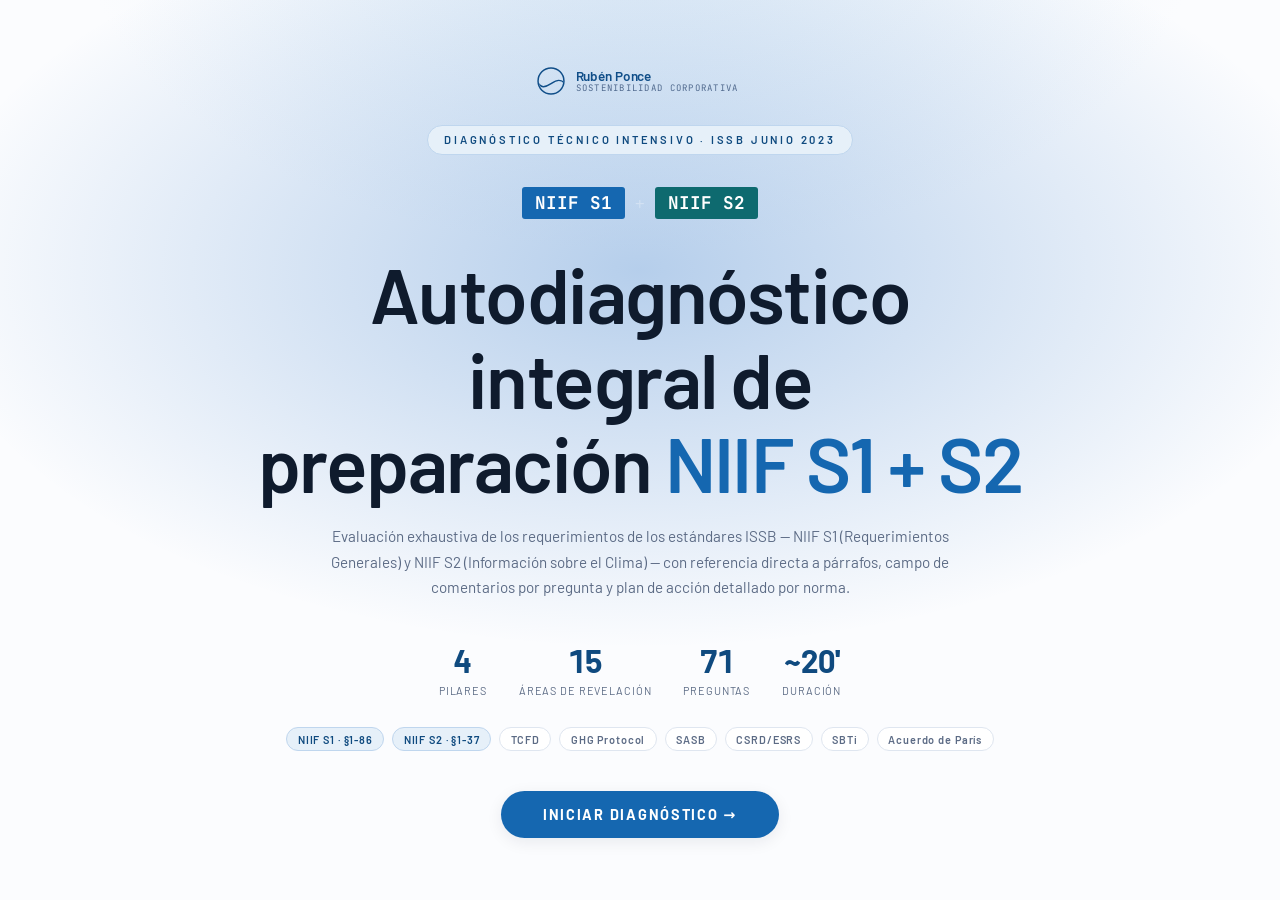
==== archivo/diagnostico-s1-s2/index.html @ 4b3156b3 "Sitio único: landing, herramientas y curso en un solo repositorio - Landing en marca v1.1 con índice" ====
<!DOCTYPE html>
<html lang="es">
<head>
<meta charset="UTF-8">
<meta name="viewport" content="width=device-width, initial-scale=1.0">
<meta name="robots" content="noindex, nofollow">
<title>Diagnóstico IFRS S1 + S2 · Rubén Ponce</title>
<link rel="icon" type="image/png" href="[data-uri]">
<link rel="apple-touch-icon" href="[data-uri]">
<meta name="theme-color" content="#1567B0">
<meta name="description" content="Autodiagnóstico de madurez frente a IFRS S1 y S2: nivel por pilar, brechas y plan de acción, con la cita exacta de cada requisito.">
<meta property="og:site_name" content="Rubén Ponce">
<meta property="og:type" content="website">
<meta property="og:title" content="Diagnóstico IFRS S1 + S2 · Rubén Ponce">
<meta property="og:description" content="Evalúa tu preparación frente a IFRS S1 y S2 y recibe un plan de acción por pilar.">
<meta name="twitter:card" content="summary">
<link href="https://fonts.googleapis.com/css2?family=Barlow:wght@300;400;500;600&family=JetBrains+Mono:wght@400;500&display=swap" rel="stylesheet">
<style>
:root{
  --navy:#0F1B2D;--blue:#1567B0;--mid:#256FB4;--sky:#6FB2E8;
  --cream:#F1F4FA;--sand:#DFE6F0;--white:#FBFCFE;--text:#0F1B2D;--text-light:#5C6B85;
  --p1:#1567B0;--p2:#0E6A6F;--p3:#5B4B8B;--p4:#7A5C2E;
  --p1-bg:#E6F0F9;--p2-bg:#E1F0EE;--p3-bg:#EDE9F4;--p4-bg:#F5EDE0;
  --s1:#1567B0;--s2:#0E6A6F;
  --lv0:#5C6B85;--lv0-bg:#F1F4FA;
  --lv1:#256FB4;--lv1-bg:#E6F0F9;
  --lv2:#1567B0;--lv2-bg:#DCE9F6;
  --lv3:#0F4A7F;--lv3-bg:#CFE0F2;
  --lv4:#0B3A64;--lv4-bg:#BFD6EE;
}
*{margin:0;padding:0;box-sizing:border-box;}
body{font-family:'Barlow','Segoe UI',system-ui,sans-serif;background:var(--navy);color:var(--text);min-height:100vh;}

/* ── INTRO ── */
#screen-intro{display:flex;flex-direction:column;align-items:center;justify-content:center;min-height:100vh;background:var(--navy);position:relative;overflow:hidden;padding:2rem;}
#screen-intro::before{content:'';position:absolute;inset:0;background:radial-gradient(ellipse 80% 60% at 50% 30%,rgba(21,101,192,.3) 0%,transparent 70%);pointer-events:none;}
.intro-badge{font-size:.7rem;font-weight:600;letter-spacing:.25em;text-transform:uppercase;color:var(--sky);border:1px solid rgba(79,195,247,.4);padding:.4rem 1rem;border-radius:2px;margin-bottom:2rem;opacity:0;animation:fadeUp .6s ease .2s forwards;}
.intro-logo{display:flex;gap:10px;align-items:center;margin-bottom:2rem;opacity:0;animation:fadeUp .6s ease .4s forwards;}
.norm-badge{padding:.3rem .8rem;border-radius:3px;font-family:'JetBrains Mono',monospace;font-weight:700;font-size:1.1rem;}
.norm-s1{background:var(--s1);color:white;}.norm-s2{background:var(--s2);color:white;}
.norm-sep{color:rgba(255,255,255,.3);font-size:1.2rem;}
.intro-title{font-family:'Barlow','Segoe UI',system-ui,sans-serif;font-size:clamp(2.4rem,6.4vw,4.8rem);font-weight:600;letter-spacing:-.02em;color:var(--white);text-align:center;line-height:1.1;max-width:800px;margin-bottom:1.2rem;opacity:0;animation:fadeUp .6s ease .6s forwards;}
.intro-title em{font-style:normal;color:var(--sky);}
.intro-desc{font-size:.95rem;font-weight:300;color:rgba(250,251,255,.65);text-align:center;max-width:640px;line-height:1.7;margin-bottom:2.5rem;opacity:0;animation:fadeUp .6s ease .8s forwards;}
.intro-stats{display:flex;gap:2rem;margin-bottom:1.8rem;flex-wrap:wrap;justify-content:center;opacity:0;animation:fadeUp .6s ease 1s forwards;}
.stat{text-align:center;}
.stat-n{font-family:'Barlow','Segoe UI',system-ui,sans-serif;font-size:2rem;font-weight:700;color:var(--sky);display:block;}
.stat-label{font-size:.68rem;font-weight:400;letter-spacing:.08em;color:rgba(250,251,255,.45);text-transform:uppercase;}
.intro-frameworks{display:flex;gap:.5rem;flex-wrap:wrap;justify-content:center;margin-bottom:2.5rem;opacity:0;animation:fadeUp .6s ease 1.1s forwards;}
.fw-tag{font-size:.68rem;font-weight:600;letter-spacing:.08em;padding:.28rem .65rem;border-radius:2px;border:1px solid;color:rgba(250,251,255,.7);}
.fw-s1{background:rgba(21,101,192,.2);border-color:rgba(21,101,192,.4);}
.fw-s2{background:rgba(0,121,107,.2);border-color:rgba(0,121,107,.4);}
.fw-other{background:rgba(255,255,255,.06);border-color:rgba(255,255,255,.15);}
.btn-start{background:var(--sky);color:var(--navy);border:none;padding:1rem 3rem;font-family:'Barlow','Segoe UI',system-ui,sans-serif;font-size:.9rem;font-weight:700;letter-spacing:.12em;text-transform:uppercase;cursor:pointer;border-radius:3px;transition:all .2s ease;opacity:0;animation:fadeUp .6s ease 1.2s forwards;}
.btn-start:hover{background:#6FB2E8;transform:translateY(-2px);box-shadow:0 8px 24px rgba(79,195,247,.4);}

/* ── REGISTRO ── */
#screen-register{display:none;min-height:100vh;background:var(--navy);align-items:center;justify-content:center;padding:2rem;position:relative;}
#screen-register::before{content:'';position:absolute;inset:0;background:radial-gradient(ellipse 80% 60% at 50% 50%,rgba(21,101,192,.2) 0%,transparent 70%);pointer-events:none;}
.register-card{background:var(--white);border-radius:12px;padding:3rem;width:100%;max-width:540px;position:relative;z-index:1;box-shadow:0 24px 80px rgba(0,0,0,.45);}
.register-header{text-align:center;margin-bottom:2rem;}
.reg-logos{display:flex;gap:8px;justify-content:center;margin-bottom:1rem;}
.reg-badge{padding:.2rem .6rem;border-radius:2px;font-family:'JetBrains Mono',monospace;font-weight:700;font-size:.8rem;}
.reg-s1{background:var(--s1);color:white;}.reg-s2{background:var(--s2);color:white;}
.register-header h2{font-family:'Barlow','Segoe UI',system-ui,sans-serif;font-size:1.8rem;font-weight:700;color:var(--text);margin-bottom:.5rem;}
.register-header p{font-size:.85rem;color:var(--text-light);line-height:1.5;}
.form-row{display:grid;grid-template-columns:1fr 1fr;gap:1rem;}
.form-group{margin-bottom:1.1rem;}
.form-group label{display:block;font-size:.73rem;font-weight:600;letter-spacing:.07em;text-transform:uppercase;color:var(--text-light);margin-bottom:.35rem;}
.form-group input,.form-group select,.form-group textarea{width:100%;padding:.75rem .9rem;border:1.5px solid var(--sand);border-radius:4px;font-family:'Barlow','Segoe UI',system-ui,sans-serif;font-size:.88rem;color:var(--text);background:var(--cream);transition:border-color .15s;outline:none;appearance:none;-webkit-appearance:none;resize:vertical;}
.form-group input:focus,.form-group select:focus,.form-group textarea:focus{border-color:var(--blue);background:var(--white);}
.form-group input::placeholder,.form-group textarea::placeholder{color:rgba(74,85,104,.4);}
.register-privacy{display:flex;align-items:flex-start;gap:.6rem;margin:1.2rem 0;font-size:.77rem;color:var(--text-light);line-height:1.5;}
.register-privacy input[type=checkbox]{width:16px;height:16px;flex-shrink:0;margin-top:2px;accent-color:var(--blue);cursor:pointer;}
.btn-register{width:100%;background:var(--blue);color:white;border:none;padding:.95rem;border-radius:4px;font-family:'Barlow','Segoe UI',system-ui,sans-serif;font-size:.88rem;font-weight:600;letter-spacing:.08em;text-transform:uppercase;cursor:pointer;transition:all .2s;}
.btn-register:hover{background:var(--mid);transform:translateY(-1px);}
.btn-register:disabled{background:var(--sand);color:var(--text-light);cursor:not-allowed;transform:none;}
.reg-msg{display:none;border-radius:4px;padding:.7rem 1rem;font-size:.82rem;margin-top:.8rem;text-align:center;}
.reg-error{background:#F1F4FA;border:1px solid #FBE9E7;color:#5C6B85;}
.reg-ok{background:#E6F0F9;border:1px solid var(--blue);color:var(--blue);}
.sending-overlay{display:none;position:fixed;inset:0;background:rgba(10,37,64,.92);z-index:999;align-items:center;justify-content:center;flex-direction:column;gap:1rem;}
.sending-overlay.active{display:flex;}
.spinner{width:40px;height:40px;border:3px solid rgba(79,195,247,.3);border-top-color:var(--sky);border-radius:50%;animation:spin .8s linear infinite;}
.sending-text{color:var(--white);font-size:.9rem;text-align:center;max-width:280px;}

/* ── QUIZ ── */
#screen-quiz{display:none;background:var(--cream);min-height:100vh;}
.quiz-header{background:var(--navy);padding:.9rem 1.5rem;display:flex;align-items:center;justify-content:space-between;position:sticky;top:0;z-index:100;gap:1rem;}
.header-brand{display:flex;align-items:center;gap:8px;color:var(--white);font-family:'Barlow','Segoe UI',system-ui,sans-serif;font-size:1rem;font-weight:600;flex-shrink:0;}
.header-badges{display:flex;gap:3px;}
.hbadge{font-family:'JetBrains Mono',monospace;font-size:.55rem;font-weight:700;padding:.15rem .35rem;border-radius:2px;}
.hb-s1{background:var(--s1);color:white;}.hb-s2{background:var(--s2);color:white;}
.progress-wrap{flex:1;max-width:380px;}
.progress-label{display:flex;justify-content:space-between;font-size:.68rem;color:rgba(250,251,255,.55);margin-bottom:5px;}
.progress-bar{height:4px;background:rgba(255,255,255,.1);border-radius:2px;overflow:hidden;}
.progress-fill{height:100%;background:var(--sky);border-radius:2px;transition:width .4s ease;width:0%;}
.header-counter{font-size:.72rem;color:rgba(250,251,255,.5);white-space:nowrap;}
.pillar-nav{background:var(--white);border-bottom:1px solid var(--sand);padding:0 1.5rem;display:flex;overflow-x:auto;}
.pillar-tab{padding:.9rem 1.2rem;font-size:.72rem;font-weight:600;letter-spacing:.06em;text-transform:uppercase;color:var(--text-light);cursor:pointer;border-bottom:2px solid transparent;white-space:nowrap;transition:all .2s;display:flex;align-items:center;gap:.4rem;}
.pillar-tab:hover{color:var(--blue);}
.pillar-tab.active{color:var(--blue);border-bottom-color:var(--blue);}
.tab-done{width:14px;height:14px;background:var(--blue);border-radius:50%;display:none;align-items:center;justify-content:center;font-size:.55rem;color:white;flex-shrink:0;}
.pillar-tab.done .tab-done{display:flex;}
.quiz-content{max-width:900px;margin:0 auto;padding:2rem 1.5rem 6rem;}
.pillar-section{display:none;}.pillar-section.active{display:block;}
.pillar-header{display:flex;align-items:flex-start;gap:1.2rem;margin-bottom:2rem;padding:1.75rem;border-radius:8px;}
.pillar-header.p1{background:var(--p1-bg);}.pillar-header.p2{background:var(--p2-bg);}
.pillar-header.p3{background:var(--p3-bg);}.pillar-header.p4{background:var(--p4-bg);}
.pillar-icon{font-size:2.2rem;flex-shrink:0;line-height:1;}
.pillar-info h2{font-family:'Barlow','Segoe UI',system-ui,sans-serif;font-size:1.6rem;font-weight:700;margin-bottom:.3rem;}
.pillar-header.p1 .pillar-info h2{color:var(--p1);}
.pillar-header.p2 .pillar-info h2{color:var(--p2);}
.pillar-header.p3 .pillar-info h2{color:var(--p3);}
.pillar-header.p4 .pillar-info h2{color:var(--p4);}
.pillar-info p{font-size:.84rem;color:var(--text-light);line-height:1.6;margin-bottom:.6rem;}
.pillar-meta{display:flex;gap:.4rem;flex-wrap:wrap;}
.pillar-tag{font-size:.63rem;font-weight:600;letter-spacing:.05em;padding:.2rem .55rem;border-radius:2px;background:rgba(255,255,255,.7);}
.norm-ref-tag{font-size:.63rem;font-weight:700;padding:.18rem .5rem;border-radius:2px;}
.nr-s1{background:rgba(21,101,192,.15);color:var(--s1);}
.nr-s2{background:rgba(0,121,107,.15);color:var(--s2);}
.nr-both{background:rgba(106,27,154,.12);color:var(--p3);}

/* ── ÁREA DE REVELACIÓN (antes "divulgación recomendada") ── */
.revelation-area{background:var(--white);border-radius:8px;margin-bottom:1.25rem;overflow:hidden;border:1px solid var(--sand);}
.revelation-label{padding:1rem 1.25rem;display:flex;align-items:flex-start;gap:.9rem;border-bottom:1px solid var(--sand);background:rgba(245,247,251,.6);}
.disc-badge{min-width:32px;height:32px;border-radius:50%;display:flex;align-items:center;justify-content:center;font-size:.72rem;font-weight:700;flex-shrink:0;color:white;margin-top:2px;}
.disc-info{flex:1;}
.area-label-chip{font-size:.6rem;font-weight:700;letter-spacing:.1em;text-transform:uppercase;padding:.15rem .5rem;border-radius:2px;background:rgba(10,37,64,.08);color:var(--text-light);margin-bottom:.3rem;display:inline-block;}
.disc-title{font-size:.86rem;font-weight:600;color:var(--text);line-height:1.4;margin-bottom:.2rem;}
.disc-ref{font-size:.7rem;color:var(--text-light);}

.question-block{padding:1.25rem 1.25rem 0 1.5rem;border-bottom:1px solid var(--sand);}
.question-block:last-child{border-bottom:none;}
.q-header{display:flex;gap:.75rem;align-items:flex-start;margin-bottom:.9rem;}
.q-code-block{display:flex;flex-direction:column;align-items:center;gap:4px;flex-shrink:0;}
.q-code{font-family:'JetBrains Mono',monospace;font-size:.62rem;font-weight:600;padding:.25rem .5rem;border-radius:4px;border:1px solid;white-space:nowrap;}
.code-p1{background:var(--p1-bg);color:var(--p1);border-color:rgba(21,101,192,.25);}
.code-p2{background:var(--p2-bg);color:var(--p2);border-color:rgba(0,121,107,.25);}
.code-p3{background:var(--p3-bg);color:var(--p3);border-color:rgba(106,27,154,.25);}
.code-p4{background:var(--p4-bg);color:var(--p4);border-color:rgba(198,40,40,.25);}
.q-seq{font-size:.58rem;color:var(--text-light);font-family:'JetBrains Mono',monospace;}
.q-body{flex:1;}
.question-text{font-size:.88rem;color:var(--text);line-height:1.6;margin-bottom:.3rem;}
.q-ref{font-size:.67rem;color:var(--text-light);font-style:italic;display:flex;align-items:center;gap:.3rem;flex-wrap:wrap;}
.q-ref-tag{background:var(--sand);padding:.08rem .4rem;border-radius:2px;font-style:normal;font-weight:600;font-size:.6rem;letter-spacing:.04em;color:#33415C;}
.options{display:flex;gap:.6rem;flex-wrap:wrap;padding-left:56px;margin-bottom:.7rem;}
.option-btn{padding:.5rem .95rem;border-radius:4px;border:1.5px solid var(--sand);background:var(--cream);font-family:'Barlow','Segoe UI',system-ui,sans-serif;font-size:.78rem;font-weight:500;cursor:pointer;transition:all .15s;color:var(--text-light);}
.option-btn:hover{border-color:var(--blue);color:var(--blue);background:#E6F0F9;}
.option-btn.selected.opt-0{border-color:#B3261E;background:#F1F4FA;color:#5C6B85;}
.option-btn.selected.opt-1{border-color:#7A5C2E;background:#E6F0F9;color:#256FB4;}
.option-btn.selected.opt-2{border-color:#A15C00;background:#DCE9F6;color:#1567B0;}
.option-btn.selected.opt-3{border-color:#146B41;background:#E4F3EB;color:#0F4A7F;}

/* ── CAMPO DE COMENTARIOS ── */
.comment-wrap{padding:0 1.25rem 1rem 58px;}
.comment-toggle{background:none;border:none;font-family:'Barlow','Segoe UI',system-ui,sans-serif;font-size:.72rem;color:var(--text-light);cursor:pointer;padding:.2rem 0;display:flex;align-items:center;gap:.3rem;opacity:.7;transition:opacity .15s;}
.comment-toggle:hover{opacity:1;color:var(--blue);}
.comment-toggle.has-text{color:var(--blue);opacity:1;}
.comment-box{display:none;margin-top:.4rem;}
.comment-box.open{display:block;}
.comment-box textarea{width:100%;padding:.6rem .8rem;border:1.5px solid var(--sand);border-radius:4px;font-family:'Barlow','Segoe UI',system-ui,sans-serif;font-size:.8rem;color:var(--text);background:var(--cream);resize:vertical;min-height:56px;outline:none;transition:border-color .15s;line-height:1.5;}
.comment-box textarea:focus{border-color:var(--blue);background:var(--white);}
.comment-box textarea::placeholder{color:rgba(74,85,104,.35);font-style:italic;}
.comment-char{font-size:.65rem;color:var(--text-light);margin-top:.2rem;text-align:right;}

.quiz-nav{position:fixed;bottom:0;left:0;right:0;background:var(--white);border-top:1px solid var(--sand);padding:.85rem 1.5rem;display:flex;justify-content:space-between;align-items:center;z-index:50;}
.btn-nav{padding:.7rem 1.75rem;border-radius:4px;font-family:'Barlow','Segoe UI',system-ui,sans-serif;font-size:.82rem;font-weight:600;cursor:pointer;transition:all .2s;letter-spacing:.05em;}
.btn-prev{background:transparent;border:1.5px solid var(--sand);color:var(--text-light);}
.btn-prev:hover{border-color:#5C6B85;color:#5C6B85;}
.btn-next{background:var(--blue);border:none;color:white;}
.btn-next:hover{background:var(--mid);transform:translateY(-1px);}
.btn-next:disabled{background:var(--sand);color:var(--text-light);cursor:not-allowed;transform:none;}
.nav-hint{font-size:.75rem;color:var(--text-light);text-align:center;}

/* ── RESULTADOS ── */
#screen-results{display:none;background:var(--cream);min-height:100vh;}
.results-hero{background:var(--navy);padding:3.5rem 2rem 2.5rem;text-align:center;position:relative;overflow:hidden;}
.results-hero::before{content:'';position:absolute;inset:0;background:radial-gradient(ellipse at 50% 100%,rgba(21,101,192,.35) 0%,transparent 60%);}
.results-hero-content{position:relative;z-index:1;}
.user-chip{display:inline-flex;align-items:center;gap:.5rem;background:rgba(79,195,247,.12);border:1px solid rgba(79,195,247,.25);border-radius:20px;padding:.3rem .9rem;margin-bottom:1.2rem;font-size:.78rem;color:rgba(250,251,255,.75);}
.user-chip strong{color:var(--sky);}
.results-badge{display:inline-block;font-size:.68rem;font-weight:600;letter-spacing:.2em;text-transform:uppercase;color:var(--sky);border:1px solid rgba(79,195,247,.3);padding:.3rem .85rem;border-radius:2px;margin-bottom:1.2rem;}
.results-title{font-family:'Barlow','Segoe UI',system-ui,sans-serif;font-size:clamp(1.8rem,4.5vw,3.2rem);font-weight:600;color:var(--white);margin-bottom:.6rem;}
.results-level{font-size:1rem;font-weight:300;color:var(--sky);margin-bottom:.8rem;}
.results-score-big{font-family:'Barlow','Segoe UI',system-ui,sans-serif;font-size:4.5rem;font-weight:700;color:var(--sky);line-height:1;}
.results-score-label{font-size:.75rem;color:rgba(250,251,255,.45);letter-spacing:.1em;text-transform:uppercase;margin-top:.2rem;margin-bottom:1rem;}
.results-content{max-width:940px;margin:0 auto;padding:2.5rem 1.5rem 4rem;}
.section-title{font-family:'Barlow','Segoe UI',system-ui,sans-serif;font-size:1.5rem;font-weight:600;color:var(--text);margin-bottom:1.2rem;margin-top:2rem;padding-bottom:.5rem;border-bottom:1px solid var(--sand);}

.results-grid{display:grid;grid-template-columns:repeat(auto-fit,minmax(200px,1fr));gap:1rem;margin-bottom:1.5rem;}
.pillar-card{background:var(--white);border-radius:8px;padding:1.4rem;border:1px solid var(--sand);text-align:center;position:relative;overflow:hidden;}
.pillar-card::before{content:'';position:absolute;top:0;left:0;right:0;height:4px;}
.pillar-card.p1::before{background:var(--p1);}.pillar-card.p2::before{background:var(--p2);}
.pillar-card.p3::before{background:var(--p3);}.pillar-card.p4::before{background:var(--p4);}
.pillar-card-icon{font-size:1.8rem;margin-bottom:.6rem;display:block;}
.pillar-card-name{font-size:.72rem;font-weight:600;text-transform:uppercase;letter-spacing:.08em;color:var(--text-light);margin-bottom:.6rem;}
.pillar-card-score{font-family:'Barlow','Segoe UI',system-ui,sans-serif;font-size:2.6rem;font-weight:700;line-height:1;margin-bottom:.3rem;}
.p1 .pillar-card-score{color:var(--p1);}.p2 .pillar-card-score{color:var(--p2);}
.p3 .pillar-card-score{color:var(--p3);}.p4 .pillar-card-score{color:var(--p4);}
.pillar-card-lv{font-size:.7rem;color:var(--text-light);margin-bottom:.5rem;}
.pillar-card-bar{height:5px;background:var(--sand);border-radius:3px;overflow:hidden;}
.pillar-card-fill{height:100%;border-radius:3px;}
.p1 .pillar-card-fill{background:var(--p1);}.p2 .pillar-card-fill{background:var(--p2);}
.p3 .pillar-card-fill{background:var(--p3);}.p4 .pillar-card-fill{background:var(--p4);}

.norm-split{background:var(--white);border-radius:8px;border:1px solid var(--sand);margin-bottom:1.5rem;overflow:hidden;}
.norm-split-header{padding:1rem 1.4rem;border-bottom:1px solid var(--sand);display:flex;align-items:center;gap:.7rem;}
.norm-split-grid{display:grid;grid-template-columns:1fr 1fr;gap:1px;background:var(--sand);}
.norm-split-col{background:var(--white);padding:1.2rem 1.4rem;}
.nsc-label{display:flex;align-items:center;gap:.5rem;margin-bottom:.8rem;}
.nsc-score{font-family:'Barlow','Segoe UI',system-ui,sans-serif;font-size:2rem;font-weight:700;}
.nsc-s1{color:var(--s1);}.nsc-s2{color:var(--s2);}
.nsc-bar{height:6px;background:var(--sand);border-radius:3px;overflow:hidden;margin-top:.5rem;}
.nsc-fill-s1{height:100%;border-radius:3px;background:var(--s1);}
.nsc-fill-s2{height:100%;border-radius:3px;background:var(--s2);}

.heatmap-section{background:var(--white);border-radius:8px;border:1px solid var(--sand);margin-bottom:1.5rem;overflow:hidden;}
.heatmap-header{padding:1.1rem 1.4rem;border-bottom:1px solid var(--sand);display:flex;align-items:center;gap:.7rem;}
.heatmap-grid{padding:1.2rem 1.4rem;display:grid;grid-template-columns:repeat(auto-fill,minmax(270px,1fr));gap:.6rem;}
.hm-cell{border-radius:6px;padding:.8rem 1rem;display:flex;align-items:center;gap:.7rem;border:1px solid transparent;}
.hm-cell.lvl-0{background:var(--lv0-bg);border-color:#FBE9E740;}
.hm-cell.lvl-1{background:var(--lv1-bg);border-color:#FCF1E040;}
.hm-cell.lvl-2{background:var(--lv2-bg);border-color:#A15C0040;}
.hm-cell.lvl-3{background:var(--lv3-bg);border-color:#E4F3EB40;}
.hm-badge{width:32px;height:32px;border-radius:50%;display:flex;align-items:center;justify-content:center;font-size:.65rem;font-weight:700;color:white;flex-shrink:0;}
.hm-code{font-family:'JetBrains Mono',monospace;font-size:.58rem;font-weight:600;display:block;margin-top:3px;opacity:.7;}
.hm-info{flex:1;min-width:0;}
.hm-disc{font-size:.68rem;font-weight:700;letter-spacing:.04em;text-transform:uppercase;margin-bottom:.1rem;}
.hm-text{font-size:.72rem;color:var(--text-light);line-height:1.3;overflow:hidden;text-overflow:ellipsis;white-space:nowrap;}
.hm-pct{font-size:1.1rem;font-weight:700;font-family:'Barlow','Segoe UI',system-ui,sans-serif;flex-shrink:0;}
.lvl-0 .hm-pct{color:var(--lv0);}.lvl-1 .hm-pct{color:var(--lv1);}
.lvl-2 .hm-pct{color:var(--lv2);}.lvl-3 .hm-pct{color:var(--lv3);}

.detail-section{background:var(--white);border-radius:8px;border:1px solid var(--sand);margin-bottom:1rem;overflow:hidden;}
.detail-header{padding:1rem 1.4rem;border-bottom:1px solid var(--sand);display:flex;align-items:center;gap:.7rem;cursor:pointer;user-select:none;transition:background .15s;}
.detail-header:hover{background:var(--cream);}
.detail-toggle{margin-left:auto;font-size:.75rem;color:var(--text-light);transition:transform .2s;}
.detail-header.open .detail-toggle{transform:rotate(180deg);}
.detail-body{display:none;}
.detail-header.open+.detail-body{display:block;}
.detail-row{padding:.85rem 1.4rem;display:flex;align-items:flex-start;gap:.8rem;border-bottom:1px solid var(--sand);}
.detail-row:last-child{border-bottom:none;}
.detail-code{font-family:'JetBrains Mono',monospace;font-size:.6rem;font-weight:600;padding:.2rem .4rem;border-radius:3px;border:1px solid;white-space:nowrap;flex-shrink:0;margin-top:2px;}
.detail-q{flex:1;}
.detail-qtext{font-size:.82rem;color:var(--text);line-height:1.4;margin-bottom:.2rem;}
.detail-qref{font-size:.64rem;color:var(--text-light);font-style:italic;}
.detail-comment{font-size:.75rem;color:var(--blue);margin-top:.3rem;font-style:italic;background:var(--p1-bg);padding:.3rem .6rem;border-radius:3px;border-left:2px solid var(--blue);}
.detail-ans{flex-shrink:0;text-align:right;min-width:90px;}
.ans-chip{font-size:.7rem;font-weight:600;padding:.22rem .55rem;border-radius:3px;white-space:nowrap;display:block;margin-bottom:.3rem;}
.ans-0{background:var(--lv0-bg);color:var(--lv0);}
.ans-1{background:var(--lv1-bg);color:var(--lv1);}
.ans-2{background:var(--lv2-bg);color:var(--lv2);}
.ans-3{background:var(--lv3-bg);color:var(--lv3);}
.detail-bar{width:60px;height:4px;background:var(--sand);border-radius:2px;overflow:hidden;margin-left:auto;}
.detail-fill{height:100%;border-radius:2px;}

/* ═══ TABLA ÍNDICE ═══ */
.index-section{background:var(--white);border-radius:8px;border:1px solid var(--sand);margin-bottom:1.5rem;overflow:hidden;}
.index-header{padding:1.2rem 1.5rem;border-bottom:1px solid var(--sand);background:var(--navy);}
.index-header h3{font-family:'Barlow','Segoe UI',system-ui,sans-serif;font-size:1.2rem;color:var(--white);}
.index-header p{font-size:.75rem;color:rgba(250,251,255,.55);margin-top:.2rem;}
.index-legend{padding:.75rem 1.5rem;border-bottom:1px solid var(--sand);display:flex;gap:1.5rem;flex-wrap:wrap;background:rgba(245,247,251,.5);}
.legend-item{display:flex;align-items:center;gap:.4rem;font-size:.72rem;color:var(--text-light);}
.legend-dot{width:10px;height:10px;border-radius:2px;flex-shrink:0;}
.index-table{width:100%;border-collapse:collapse;font-size:.78rem;}
.index-table th{background:var(--navy);color:rgba(250,251,255,.85);font-weight:600;font-size:.62rem;letter-spacing:.08em;text-transform:uppercase;padding:.65rem 1rem;text-align:left;border-right:1px solid rgba(255,255,255,.08);}
.index-table th:last-child{border-right:none;}
.index-table td{padding:.6rem 1rem;border-bottom:1px solid var(--sand);border-right:1px solid var(--sand);vertical-align:middle;line-height:1.35;}
.index-table td:last-child{border-right:none;}
.index-table tr:last-child td{border-bottom:none;}
.index-table tr:hover td{background:var(--cream);}
.idx-code{font-family:'JetBrains Mono',monospace;font-weight:600;font-size:.67rem;padding:.2rem .45rem;border-radius:3px;border:1px solid;white-space:nowrap;}
.idx-pillar-band{width:5px;min-width:5px;padding:0!important;}
.idx-qtext{color:var(--text);font-size:.78rem;line-height:1.4;}
.idx-comment{font-size:.7rem;color:var(--blue);font-style:italic;margin-top:.2rem;}
.idx-ref{color:var(--text-light);font-size:.68rem;font-style:italic;}
.idx-score{text-align:center;font-weight:700;font-family:'Barlow','Segoe UI',system-ui,sans-serif;font-size:1rem;}
.idx-bar{height:5px;background:var(--sand);border-radius:2px;overflow:hidden;margin-top:3px;}
.idx-bar-fill{height:100%;border-radius:2px;}
.idx-group-header td{background:var(--navy);color:var(--sky);font-family:'JetBrains Mono',monospace;font-size:.65rem;font-weight:700;letter-spacing:.1em;padding:.5rem 1rem;}
.idx-disc-header td{font-size:.72rem;font-weight:600;letter-spacing:.05em;padding:.5rem 1rem;border-bottom:1px solid var(--sand);}

/* ═══ PLAN DE ACCIÓN DOBLE ═══ */
.action-plan-grid{display:grid;grid-template-columns:1fr 1fr;gap:1.5rem;margin-bottom:1.5rem;}
@media(max-width:700px){.action-plan-grid{grid-template-columns:1fr;}}
.action-plan-col{background:var(--white);border-radius:8px;border:1px solid var(--sand);overflow:hidden;}
.plan-header{padding:1.1rem 1.4rem;display:flex;align-items:center;gap:.7rem;border-bottom:1px solid var(--sand);}
.plan-header-s1{background:rgba(21,101,192,.07);}
.plan-header-s2{background:rgba(0,121,107,.07);}
.plan-score{font-family:'Barlow','Segoe UI',system-ui,sans-serif;font-size:1.8rem;font-weight:700;margin-left:auto;flex-shrink:0;}
.plan-score-s1{color:var(--s1);}.plan-score-s2{color:var(--s2);}
.plan-items{padding:0;}
.plan-item{padding:1rem 1.4rem;border-bottom:1px solid var(--sand);display:flex;gap:.8rem;align-items:flex-start;}
.plan-item:last-child{border-bottom:none;}
.plan-item-icon{width:28px;height:28px;border-radius:50%;display:flex;align-items:center;justify-content:center;font-size:.7rem;font-weight:700;color:white;flex-shrink:0;margin-top:1px;}
.pi-urgent{background:#5C6B85;}
.pi-high{background:#A15C00;}
.pi-medium{background:#1567B0;}
.pi-low{background:#146B41;}
.plan-item-body h4{font-size:.84rem;font-weight:600;margin-bottom:.2rem;color:var(--text);}
.plan-item-body p{font-size:.78rem;color:var(--text-light);line-height:1.55;}
.plan-item-body .para-refs{margin-top:.35rem;display:flex;flex-wrap:wrap;gap:.3rem;}
.para-ref{font-family:'JetBrains Mono',monospace;font-size:.6rem;font-weight:600;padding:.1rem .4rem;border-radius:3px;}
.pref-s1{background:var(--p1-bg);color:var(--s1);}
.pref-s2{background:var(--p2-bg);color:var(--s2);}
.plan-empty{padding:2rem 1.4rem;text-align:center;color:var(--lv3);font-size:.88rem;}

.results-actions{display:flex;gap:1rem;flex-wrap:wrap;margin-top:2rem;}
.btn-action{padding:.8rem 1.75rem;border-radius:4px;font-family:'Barlow','Segoe UI',system-ui,sans-serif;font-size:.82rem;font-weight:600;cursor:pointer;transition:all .2s;letter-spacing:.05em;text-decoration:none;display:inline-flex;align-items:center;gap:.5rem;border:none;}
.btn-primary{background:var(--blue);color:white;}.btn-primary:hover{background:var(--mid);}
.btn-secondary{background:transparent;border:1.5px solid var(--blue)!important;color:var(--blue);}.btn-secondary:hover{background:var(--p1-bg);}

.nivel-tag{display:inline-block;padding:.28rem .8rem;border-radius:3px;font-size:.72rem;font-weight:600;text-transform:uppercase;letter-spacing:.07em;}
.nivel-0{background:var(--lv0-bg);color:var(--lv0);}
.nivel-1{background:var(--lv1-bg);color:var(--lv1);}
.nivel-2{background:var(--lv2-bg);color:var(--lv2);}
.nivel-3{background:var(--lv3-bg);color:var(--lv3);}
.nivel-4{background:var(--lv4-bg);color:var(--lv4);}

/* Info box Google Sheets */
.sheets-info{background:var(--p2-bg);border:1px solid rgba(0,121,107,.3);border-radius:6px;padding:1rem 1.2rem;margin-bottom:1.5rem;font-size:.82rem;color:var(--s2);line-height:1.6;}
.sheets-info strong{display:block;margin-bottom:.3rem;}

@keyframes fadeUp{from{opacity:0;transform:translateY(16px);}to{opacity:1;transform:translateY(0);}}
@keyframes spin{to{transform:rotate(360deg);}}
@media print{.quiz-nav,.results-actions,.pillar-nav,.quiz-header,.sheets-info{display:none!important;}#screen-results{display:block!important;}.detail-body{display:block!important;}body{background:white;}.results-hero{-webkit-print-color-adjust:exact;print-color-adjust:exact;}.action-plan-grid{grid-template-columns:1fr 1fr!important;}}
@media(max-width:640px){.intro-stats{gap:1.2rem;}.form-row{grid-template-columns:1fr;}.quiz-header{flex-wrap:wrap;}.progress-wrap{order:3;width:100%;}.options{flex-direction:column;padding-left:0;}.option-btn{width:100%;}.comment-wrap{padding:0 1rem .8rem 1rem;}.heatmap-grid{grid-template-columns:1fr;}.norm-split-grid{grid-template-columns:1fr;}}

  /* ══════════════════════════════════════════════════════════════════════
     REDISEÑO · marca Rubén Ponce v1.1
     El problema que resuelve: había tarjetas claras flotando sobre un fondo
     oscuro, sin relación entre sí. Ahora hay un solo suelo —papel— y el azul
     profundo se reserva para las bandas de cabecera, que sí son deliberadas.
     No altera preguntas, cálculos ni datos.
     ══════════════════════════════════════════════════════════════════════ */

  :root{
    --papel:#FBFCFE;
    --papel-alt:#F1F4FA;
    --tinta:#0F1B2D;
    --tinta-media:#5C6B85;
    --linea:#DFE6F0;
    --azul:#1567B0;
    --azul-hondo:#0F4A7F;
    --azul-aire:#E6F0F9;
    --sombra:0 1px 2px rgba(15,27,45,.06);
    --sombra-m:0 4px 16px rgba(15,27,45,.08);
  }

  body{background:var(--papel-alt); color:var(--tinta);}

  /* ── Portada ─────────────────────────────────────────────────────────── */
  #screen-intro{
    background:
      radial-gradient(ellipse 900px 520px at 50% -8%, var(--azul-aire), transparent 62%),
      var(--papel);
    padding:3rem 1.5rem;
  }
  .intro-badge{
    color:var(--azul-hondo);
    background:var(--azul-aire);
    border:1px solid #BFD6EE;
    border-radius:999px;
    padding:.45rem 1rem;
  }
  .intro-title{
    color:var(--tinta); letter-spacing:-.02em;
    max-width:18ch; text-wrap:balance; margin-left:auto; margin-right:auto;
  }
  .intro-title em{color:var(--azul); font-style:normal;}
  .intro-desc{color:var(--tinta-media); font-weight:400;}
  .intro-stats .stat-n{color:var(--azul-hondo); font-variant-numeric:tabular-nums;}
  .intro-stats .stat-label{color:var(--tinta-media);}
  .intro-frameworks .fw-tag{
    background:#FFFFFF; color:var(--tinta-media);
    border:1px solid var(--linea); border-radius:999px;
  }
  .intro-frameworks .fw-s1, .intro-frameworks .fw-s2{
    background:var(--azul-aire); color:var(--azul-hondo); border-color:#BFD6EE;
  }
  .btn-start{
    background:var(--azul); color:#FFFFFF;
    border-radius:999px; padding:.95rem 2.6rem;
    box-shadow:var(--sombra-m);
    transition:background .18s ease, transform .18s ease;
  }
  .btn-start:hover{background:var(--azul-hondo); transform:translateY(-1px);}

  /* ── Registro ────────────────────────────────────────────────────────── */
  #screen-register{
    background:
      radial-gradient(ellipse 900px 520px at 50% -8%, var(--azul-aire), transparent 62%),
      var(--papel);
  }
  .register-card{
    background:#FFFFFF;
    border:1px solid var(--linea);
    border-radius:18px;
    padding:2.4rem 2.2rem;
    box-shadow:var(--sombra-m);
    max-width:560px;
  }
  .register-card .form-group input,
  .register-card .form-group select{
    border-radius:8px; padding:.7rem .85rem; font-size:.9rem;
    border:1px solid #C3D0E2; background:#FFFFFF;
  }
  .register-card .form-group input:focus,
  .register-card .form-group select:focus{
    border-color:var(--azul); box-shadow:0 0 0 3px rgba(21,103,176,.12);
  }
  .register-card .form-group label{color:var(--tinta-media);}
  .btn-register{border-radius:999px; padding:.9rem; font-size:.85rem;}

  /* ── Bandas de cabecera: azul profundo, deliberado ──────────────────── */
  .quiz-header{
    background:var(--azul-hondo);
    border-bottom:1px solid rgba(255,255,255,.14);
    padding:.85rem 1.5rem;
  }
  .results-hero{background:var(--azul-hondo);}
  .index-header{background:var(--azul-hondo);}
  .index-table th{background:var(--azul-hondo);}

  /* ── Cuerpo del cuestionario ─────────────────────────────────────────── */
  #screen-quiz{background:var(--papel-alt);}
  .pillar-nav{
    background:#FFFFFF;
    border-bottom:1px solid var(--linea);
    position:sticky; top:56px; z-index:90;
  }
  .revelation-area,
  .pillar-card,
  .norm-split,
  .heatmap-section,
  .detail-section,
  .index-section,
  .action-plan-col{
    border:1px solid var(--linea);
    border-radius:14px;
    box-shadow:var(--sombra);
  }
  .quiz-nav{
    background:rgba(255,255,255,.94);
    -webkit-backdrop-filter:blur(12px); backdrop-filter:blur(12px);
    border-top:1px solid var(--linea);
  }
  .btn-next, .btn-primary{border-radius:999px; padding-left:1.6rem; padding-right:1.6rem;}
  .btn-next:hover, .btn-primary:hover{background:var(--azul-hondo);}

  /* ── Foco visible en todo lo interactivo ─────────────────────────────── */
  a:focus-visible, button:focus-visible, input:focus-visible,
  select:focus-visible, textarea:focus-visible, summary:focus-visible{
    outline:2px solid var(--azul); outline-offset:3px; border-radius:8px;
  }

  @media (prefers-reduced-motion:reduce){
    *{animation:none !important; transition:none !important;}
  }


  /* ── Bloque de marca: isotipo + nombre, enlazado al inicio ───────────── */
  .rp-home{
    display:inline-flex; align-items:center; gap:10px;
    text-decoration:none; color:inherit; flex:none;
    border-radius:999px; padding:4px 6px 4px 4px; margin-left:-4px;
    transition:background .18s ease, opacity .18s ease;
  }
  .rp-home:hover{opacity:.82;}
  .rp-home .rp-iso{flex:none;}
  .rp-home-texto{display:flex; flex-direction:column; line-height:1.15; text-align:left;}
  .rp-home-texto b{font-size:13.5px; font-weight:600; letter-spacing:-.01em;}
  .rp-home-texto i{
    font-style:normal; font-family:'JetBrains Mono',ui-monospace,monospace;
    font-size:9px; letter-spacing:.14em; text-transform:uppercase; opacity:.62;
  }

  .quiz-header .rp-home{color:#FFFFFF;}
  .quiz-header .rp-home:hover{background:rgba(255,255,255,.12); opacity:1;}
  .quiz-header .rp-home-texto i{opacity:.72;}
  .hb-sep{width:1px; height:26px; background:rgba(255,255,255,.24); margin:0 4px; flex:none;}
  .hb-titulo{font-size:.9rem; font-weight:600; white-space:nowrap;}
  #screen-intro > .rp-home{
    color:var(--azul-hondo); margin-bottom:1.6rem;
  }
  #screen-intro > .rp-home .rp-home-texto i{color:var(--tinta-media); opacity:1;}
  .register-card > .rp-home{
    color:var(--azul-hondo); margin-bottom:1.2rem;
    padding-bottom:1rem; border-bottom:1px solid var(--linea);
    width:100%; border-radius:0;
  }
  .register-card > .rp-home .rp-home-texto i{color:var(--tinta-media); opacity:1;}

</style>
</head>
<body>

<div class="sending-overlay" id="sending-overlay">
  <div class="spinner"></div>
  <span class="sending-text">Guardando respuestas, comentarios y resultados en Google Sheets…</span>
</div>

<!-- ═══ INTRO ═══ -->
<div id="screen-intro">
  <a class="rp-home" href="../../" title="Ir al inicio de Rubén Ponce"><svg class="rp-iso" viewBox="0 0 100 100" width="30" height="30" aria-hidden="true"><defs><clipPath id="rpDiscS12p"><circle cx="50" cy="50" r="40.75"/></clipPath></defs><g fill="none" stroke="currentColor" stroke-width="4.9"><circle cx="50" cy="50" r="43.2"/><path d="M 2 50 C 8 60 14 68.4 24 68.9 C 34 69.4 41 64.5 50 58.7 C 58.5 53.2 66 47.9 76 47.9 C 85 47.9 91 51.5 98 60" clip-path="url(#rpDiscS12p)"/></g></svg><span class="rp-home-texto"><b>Rubén Ponce</b><i>Sostenibilidad corporativa</i></span></a>

  <span class="intro-badge">Diagnóstico Técnico Intensivo · ISSB Junio 2023</span>
  <div class="intro-logo">
    <span class="norm-badge norm-s1">NIIF S1</span>
    <span class="norm-sep">+</span>
    <span class="norm-badge norm-s2">NIIF S2</span>
  </div>
  <h1 class="intro-title">Autodiagnóstico integral de<br>preparación <em>NIIF S1 + S2</em></h1>
  <p class="intro-desc">Evaluación exhaustiva de los requerimientos de los estándares ISSB — NIIF S1 (Requerimientos Generales) y NIIF S2 (Información sobre el Clima) — con referencia directa a párrafos, campo de comentarios por pregunta y plan de acción detallado por norma.</p>
  <div class="intro-stats">
    <div class="stat"><span class="stat-n">4</span><span class="stat-label">Pilares</span></div>
    <div class="stat"><span class="stat-n">15</span><span class="stat-label">Áreas de Revelación</span></div>
    <div class="stat"><span class="stat-n">71</span><span class="stat-label">Preguntas</span></div>
    <div class="stat"><span class="stat-n">~20'</span><span class="stat-label">Duración</span></div>
  </div>
  <div class="intro-frameworks">
    <span class="fw-tag fw-s1">NIIF S1 · §1-86</span>
    <span class="fw-tag fw-s2">NIIF S2 · §1-37</span>
    <span class="fw-tag fw-other">TCFD</span><span class="fw-tag fw-other">GHG Protocol</span>
    <span class="fw-tag fw-other">SASB</span><span class="fw-tag fw-other">CSRD/ESRS</span>
    <span class="fw-tag fw-other">SBTi</span><span class="fw-tag fw-other">Acuerdo de París</span>
  </div>
  <button class="btn-start" onclick="goToRegister()">Iniciar diagnóstico →</button>
</div>

<!-- ═══ REGISTRO ═══ -->
<div id="screen-register">
  <div class="register-card">
    <a class="rp-home" href="../../" title="Ir al inicio de Rubén Ponce"><svg class="rp-iso" viewBox="0 0 100 100" width="26" height="26" aria-hidden="true"><defs><clipPath id="rpDiscS12r"><circle cx="50" cy="50" r="40.75"/></clipPath></defs><g fill="none" stroke="currentColor" stroke-width="4.9"><circle cx="50" cy="50" r="43.2"/><path d="M 2 50 C 8 60 14 68.4 24 68.9 C 34 69.4 41 64.5 50 58.7 C 58.5 53.2 66 47.9 76 47.9 C 85 47.9 91 51.5 98 60" clip-path="url(#rpDiscS12r)"/></g></svg><span class="rp-home-texto"><b>Rubén Ponce</b><i>Sostenibilidad corporativa</i></span></a>

    <div class="register-header">
      <div class="reg-logos"><span class="reg-badge reg-s1">NIIF S1</span><span class="reg-badge reg-s2">NIIF S2</span></div>
      <h2>Registro previo</h2>
      <p>Tus datos son <strong>privados y confidenciales</strong>. Solo el administrador tendrá acceso a esta información.</p>
    </div>
    <div class="form-row">
      <div class="form-group"><label>Nombre *</label><input type="text" id="f-name" placeholder="Ana García"></div>
      <div class="form-group"><label>Cargo</label><input type="text" id="f-cargo" placeholder="Dir. Sostenibilidad"></div>
    </div>
    <div class="form-group"><label>Correo electrónico *</label><input type="email" id="f-email" placeholder="ana@empresa.com"></div>
    <div class="form-group"><label>Empresa / Organización *</label><input type="text" id="f-empresa" placeholder="Nombre de la organización"></div>
    <div class="form-row">
      <div class="form-group"><label>Sector</label>
        <select id="f-sector">
          <option value="">— Selecciona —</option>
          <option>Agroindustria y alimentos</option><option>Minería y recursos naturales</option>
          <option>Energía (petróleo, gas, renovables)</option><option>Manufactura</option>
          <option>Construcción e infraestructura</option><option>Servicios financieros y banca</option>
          <option>Gestión de activos e inversiones</option><option>Seguros</option>
          <option>Consultoría y servicios profesionales</option><option>Gobierno y sector público</option>
          <option>Otro</option>
        </select>
      </div>
      <div class="form-group"><label>País</label><input type="text" id="f-pais" placeholder="México"></div>
    </div>
    <div class="form-row">
      <div class="form-group"><label>¿Ya reportan con TCFD?</label>
        <select id="f-tcfd">
          <option value="">— Selecciona —</option>
          <option>Sí, completamente</option><option>Sí, parcialmente</option>
          <option>En proceso</option><option>No</option>
        </select>
      </div>
      <div class="form-group"><label>Aplicación NIIF S1/S2</label>
        <select id="f-niif">
          <option value="">— Selecciona —</option>
          <option>Ya aplicable (2024)</option><option>Periodo 2025</option>
          <option>Adopción voluntaria</option><option>Evaluando</option><option>No aplica aún</option>
        </select>
      </div>
    </div>
    <div class="register-privacy">
      <input type="checkbox" id="f-privacy" onchange="checkPrivacy()">
      <span>Acepto que esta información sea registrada exclusivamente para fines del diagnóstico NIIF S1/S2. Los datos, respuestas y comentarios no serán compartidos con terceros.</span>
    </div>
    <button class="btn-register" id="btn-register" onclick="submitRegister()" disabled>Comenzar diagnóstico →</button>
    <div class="reg-msg reg-error" id="reg-error"></div>
    <div class="reg-msg reg-ok" id="reg-ok">✓ Datos registrados. Iniciando diagnóstico…</div>
  </div>
</div>

<!-- ═══ QUIZ ═══ -->
<div id="screen-quiz">
  <header class="quiz-header">
    <div class="header-brand"><a class="rp-home" href="../../" title="Ir al inicio de Rubén Ponce"><svg class="rp-iso" viewBox="0 0 100 100" width="24" height="24" aria-hidden="true"><defs><clipPath id="rpDiscS12"><circle cx="50" cy="50" r="40.75"/></clipPath></defs><g fill="none" stroke="currentColor" stroke-width="4.9"><circle cx="50" cy="50" r="43.2"/><path d="M 2 50 C 8 60 14 68.4 24 68.9 C 34 69.4 41 64.5 50 58.7 C 58.5 53.2 66 47.9 76 47.9 C 85 47.9 91 51.5 98 60" clip-path="url(#rpDiscS12)"/></g></svg><span class="rp-home-texto"><b>Rubén Ponce</b><i>NIIF S1 + S2</i></span></a><span class="hb-sep"></span><div class="header-badges"><span class="hbadge hb-s1">S1</span><span class="hbadge hb-s2">S2</span></div><span class="hb-titulo">Diagnóstico NIIF S1 + S2</span></div>
    <div class="progress-wrap">
      <div class="progress-label"><span>Progreso</span><span id="progress-pct">0%</span></div>
      <div class="progress-bar"><div class="progress-fill" id="progress-fill"></div></div>
    </div>
    <span class="header-counter" id="q-counter">0 / 71</span>
  </header>
  <nav class="pillar-nav">
    <div class="pillar-tab active" id="tab-0" onclick="jumpToSection(0)">🏛 Gobernanza <span class="tab-done">✓</span></div>
    <div class="pillar-tab" id="tab-1" onclick="jumpToSection(1)">🗺 Estrategia <span class="tab-done">✓</span></div>
    <div class="pillar-tab" id="tab-2" onclick="jumpToSection(2)">⚖️ Gestión del Riesgo <span class="tab-done">✓</span></div>
    <div class="pillar-tab" id="tab-3" onclick="jumpToSection(3)">📊 Métricas y Objetivos <span class="tab-done">✓</span></div>
  </nav>
  <div class="quiz-content" id="quiz-content"></div>
  <div class="quiz-nav">
    <button class="btn-nav btn-prev" onclick="prevSection()" id="btn-prev" style="visibility:hidden">← Anterior</button>
    <span class="nav-hint" id="nav-hint"></span>
    <button class="btn-nav btn-next" onclick="nextSection()" id="btn-next" disabled>Siguiente →</button>
  </div>
</div>

<!-- ═══ RESULTADOS ═══ -->
<div id="screen-results">
  <div class="results-hero">
    <div class="results-hero-content">
      <div class="user-chip">👤 <strong id="chip-name">—</strong> · <span id="chip-empresa">—</span></div>
      <span class="results-badge">Diagnóstico NIIF S1 + S2 completado</span>
      <h1 class="results-title">Tu perfil de preparación ISSB</h1>
      <div class="results-level" id="r-level">—</div>
      <div class="results-score-big" id="r-score">—</div>
      <div class="results-score-label">Índice global de preparación</div>
    </div>
  </div>
  <div class="results-content">

    <div class="sheets-info">
      <strong>✅ Datos guardados en Google Sheets</strong>
      Tus respuestas, comentarios, puntuaciones por pregunta y resultados completos han sido registrados automáticamente en la hoja de cálculo del administrador. También puedes imprimir o guardar este reporte como PDF usando el botón al final de la página.
    </div>

    <h3 class="section-title">📊 Puntuación por pilar</h3>
    <div class="results-grid" id="results-grid"></div>

    <h3 class="section-title">📋 Desempeño por norma</h3>
    <div class="norm-split">
      <div class="norm-split-header"><span style="font-size:1rem">⚖️</span><h3 style="font-family:'Barlow','Segoe UI',system-ui,sans-serif;font-weight:600;font-size:1.1rem;">Score NIIF S1 vs. NIIF S2</h3></div>
      <div class="norm-split-grid">
        <div class="norm-split-col">
          <div class="nsc-label"><span class="reg-badge reg-s1">S1</span><span style="font-size:.8rem;color:var(--text-light)">Requerimientos Generales</span></div>
          <div class="nsc-score nsc-s1" id="score-s1">—</div>
          <div style="font-size:.72rem;color:var(--text-light);margin-top:.3rem" id="level-s1">—</div>
          <div class="nsc-bar"><div class="nsc-fill-s1" id="bar-s1" style="width:0%"></div></div>
        </div>
        <div class="norm-split-col">
          <div class="nsc-label"><span class="reg-badge reg-s2">S2</span><span style="font-size:.8rem;color:var(--text-light)">Información sobre el Clima</span></div>
          <div class="nsc-score nsc-s2" id="score-s2">—</div>
          <div style="font-size:.72rem;color:var(--text-light);margin-top:.3rem" id="level-s2">—</div>
          <div class="nsc-bar"><div class="nsc-fill-s2" id="bar-s2" style="width:0%"></div></div>
        </div>
      </div>
    </div>

    <h3 class="section-title">🗺 Mapa de calor por área de revelación</h3>
    <div class="heatmap-section">
      <div class="heatmap-header"><span>🌡</span><h3 style="font-family:'Barlow','Segoe UI',system-ui,sans-serif;font-weight:600;font-size:1.1rem;">Estado de todas las áreas de revelación NIIF S1 + S2</h3></div>
      <div class="heatmap-grid" id="heatmap-grid"></div>
    </div>

    <h3 class="section-title">🔍 Detalle por pilar</h3>
    <div id="detail-sections"></div>

    <h3 class="section-title">📋 Índice de referencia — Preguntas × Párrafos NIIF S1/S2</h3>
    <div class="index-section">
      <div class="index-header">
        <h3>Tabla índice completa</h3>
        <p>Código de identificación · Párrafo exacto de NIIF S1 o S2 · Puntuación obtenida · Comentarios registrados · Formato: PIL·ÁREA·§XX·Qn</p>
      </div>
      <div class="index-legend">
        <div class="legend-item"><div class="legend-dot" style="background:var(--lv0)"></div> No implementado (0)</div>
        <div class="legend-item"><div class="legend-dot" style="background:var(--lv1)"></div> En evaluación (1)</div>
        <div class="legend-item"><div class="legend-dot" style="background:var(--lv2)"></div> Parcialmente (2)</div>
        <div class="legend-item"><div class="legend-dot" style="background:var(--lv3)"></div> Implementado (3)</div>
        <div class="legend-item" style="margin-left:auto;font-family:'JetBrains Mono',monospace;font-size:.68rem;color:var(--text-light)">💬 = incluye comentario</div>
      </div>
      <div style="overflow-x:auto;">
        <table class="index-table" id="index-table">
          <thead>
            <tr>
              <th style="width:5px;padding:0"></th>
              <th style="width:115px">Código</th>
              <th>Pregunta y comentario</th>
              <th style="width:210px">Referencia NIIF</th>
              <th style="width:80px;text-align:center">Puntuación</th>
              <th style="width:75px">Avance</th>
            </tr>
          </thead>
          <tbody id="index-tbody"></tbody>
        </table>
      </div>
    </div>

    <h3 class="section-title">🎯 Plan de acción — NIIF S1 y NIIF S2</h3>
    <div class="action-plan-grid" id="action-plan-grid"></div>

    <div class="results-actions">
      <button class="btn-action btn-primary" onclick="window.print()">🖨 Imprimir / PDF</button>
      <button class="btn-action btn-secondary" onclick="restartQuiz()">↩ Nuevo diagnóstico</button>
      <a href="https://www.ifrs.org/issued-standards/ifrs-sustainability-disclosure-standards/" target="_blank" class="btn-action btn-secondary">📄 ifrs.org/ISSB</a>
    </div>
  </div>
</div>

<script>
// ═══════════════════════════════════
const APPS_SCRIPT_URL = "https://script.google.com/macros/s/AKfycbxp61jFSLHIFbDIn9IbAalmRJZsRfHqCvidY5e0dwAq6aWPGTHfdo08PzhIe-l32WSQXg/exec";
// ═══════════════════════════════════

const OPTS=[
  {label:'✗ No / No aplica',cls:'opt-0',val:0},
  {label:'◔ En evaluación', cls:'opt-1',val:1},
  {label:'◑ Parcialmente',  cls:'opt-2',val:2},
  {label:'✓ Implementado',  cls:'opt-3',val:3}
];

const pillars=[
{id:'GOB',name:'Gobernanza',color:'#1567B0',colorClass:'p1',icon:'🏛',
 description:'Divulgar los procesos, controles y procedimientos de gobernanza que la entidad utiliza para supervisar, gestionar y vigilar los riesgos y oportunidades relacionados con la sostenibilidad y el clima.',
 tags:['NIIF S1 §26-27','NIIF S2 §5-7'],
 disclosures:[
  {letter:'A',norm:'S1S2',para:'§27a+§6a',ref:'NIIF S1 §26-27a + NIIF S2 §5-6a',
   text:'Supervisión del órgano de gobernanza sobre riesgos y oportunidades de sostenibilidad y clima',
   questions:[
    {text:'¿El órgano de gobernanza tiene responsabilidades formalmente asignadas —en mandatos, términos de referencia o descripciones de funciones— sobre la supervisión de los riesgos y oportunidades de sostenibilidad y clima?',para:'S1·§27a(i)·S2·§6a(i)',ref:'NIIF S1 §27a(i) + NIIF S2 §6a(i) — Reflejo formal de responsabilidades en mandatos y políticas',norm:'S1S2'},
    {text:'¿El consejo determina formalmente si se dispone o se desarrollarán las competencias adecuadas para supervisar las estrategias de respuesta a riesgos de sostenibilidad y clima?',para:'S1·§27a(ii)·S2·§6a(ii)',ref:'NIIF S1 §27a(ii) + NIIF S2 §6a(ii) — Determinación de competencias del órgano de gobernanza',norm:'S1S2'},
    {text:'¿El órgano de gobernanza recibe información periódica, estructurada y con frecuencia definida sobre los riesgos y oportunidades de sostenibilidad y clima?',para:'S1·§27a(iii)·S2·§6a(iii)',ref:'NIIF S1 §27a(iii) + NIIF S2 §6a(iii) — Frecuencia y forma de la información al órgano de gobernanza',norm:'S1S2'},
    {text:'¿El consejo considera explícitamente los riesgos y oportunidades de sostenibilidad y clima al supervisar la estrategia, las transacciones importantes y los procesos de gestión de riesgos, incluyendo las compensaciones (trade-offs)?',para:'S1·§27a(iv)·S2·§6a(iv)',ref:'NIIF S1 §27a(iv) + NIIF S2 §6a(iv) — Integración en supervisión estratégica y consideración de trade-offs',norm:'S1S2'},
    {text:'¿El órgano de gobernanza supervisa el establecimiento de objetivos de sostenibilidad y clima y controla el avance hacia su consecución?',para:'S1·§27a(v)·S2·§6a(v)',ref:'NIIF S1 §27a(v) + NIIF S2 §6a(v) — Supervisión del establecimiento y seguimiento de objetivos',norm:'S1S2'},
    {text:'¿Las métricas de desempeño de sostenibilidad y clima están formalmente vinculadas a las políticas de remuneración de consejeros y/o altos directivos?',para:'S1·§27a(v)·S2·§29g',ref:'NIIF S1 §27a(v) + NIIF S2 §29g — Métricas de sostenibilidad/clima en políticas de remuneración',norm:'S1S2'}
   ]},
  {letter:'B',norm:'S1S2',para:'§27b+§6b',ref:'NIIF S1 §27b + NIIF S2 §6b',
   text:'Papel de la gerencia en la gestión de los riesgos y oportunidades de sostenibilidad y clima',
   questions:[
    {text:'¿La responsabilidad de gestionar los riesgos y oportunidades de sostenibilidad y clima está delegada en un cargo específico o comité, con mecanismos de supervisión claramente definidos sobre dicho cargo?',para:'S1·§27b(i)·S2·§6b(i)',ref:'NIIF S1 §27b(i) + NIIF S2 §6b(i) — Delegación de responsabilidad a cargo/comité con supervisión definida',norm:'S1S2'},
    {text:'¿La gerencia cuenta con controles y procedimientos formales para apoyar la supervisión de los riesgos y oportunidades de sostenibilidad y clima, integrados con otras funciones internas?',para:'S1·§27b(ii)·S2·§6b(ii)',ref:'NIIF S1 §27b(ii) + NIIF S2 §6b(ii) — Controles/procedimientos de gestión integrados con otras funciones internas',norm:'S1S2'},
    {text:'¿Se evita la duplicidad innecesaria en la información de gobernanza cuando los riesgos de sostenibilidad se gestionan de forma integrada, proporcionando información consolidada?',para:'S1·§B42(b)·S2·§7',ref:'NIIF S1 §B42(b) + NIIF S2 §7 — Evitar duplicidad en información de gobernanza integrada',norm:'S1S2'},
    {text:'¿La gerencia reporta periódicamente al órgano de gobernanza sobre los riesgos, oportunidades, métricas y avances de sostenibilidad y clima con información cuantitativa y cualitativa?',para:'S1·§27a(iii)·S2·§6a(iii)',ref:'NIIF S1 §27a(iii) + NIIF S2 §6a(iii) — Flujo de información estructurada de gerencia al órgano de gobernanza',norm:'S1S2'}
   ]}
 ]},
{id:'EST',name:'Estrategia',color:'#0E6A6F',colorClass:'p2',icon:'🗺',
 description:'Divulgar el enfoque para gestionar los riesgos y oportunidades de sostenibilidad y clima, sus efectos sobre el modelo de negocio, la cadena de valor, la estrategia y la planificación financiera, y la resiliencia estratégica.',
 tags:['NIIF S1 §28-42','NIIF S2 §8-23','GHG Protocol'],
 disclosures:[
  {letter:'A',norm:'S1S2',para:'§30-31+§10-12',ref:'NIIF S1 §30-31 + NIIF S2 §10-12',
   text:'Identificación de riesgos y oportunidades de sostenibilidad y clima',
   questions:[
    {text:'¿La organización ha identificado y descrito todos los riesgos y oportunidades de sostenibilidad y clima que podrían afectar razonablemente sus perspectivas?',para:'S1·§30a·S2·§10a',ref:'NIIF S1 §30a + NIIF S2 §10a — Descripción de riesgos y oportunidades materiales identificados',norm:'S1S2'},
    {text:'¿Para cada riesgo climático identificado, se ha clasificado explícitamente si es un riesgo físico (agudo o crónico) o de transición (político, legal, tecnológico, de mercado, reputacional)?',para:'S2·§10b·S2·§3a',ref:'NIIF S2 §10b + §3a — Clasificación de riesgos físicos vs. transición climática',norm:'S2'},
    {text:'¿Se han especificado los horizontes temporales (corto, medio, largo plazo) para cada riesgo y oportunidad, con definiciones propias vinculadas a los horizontes de planificación estratégica?',para:'S1·§30b-c·S2·§10c-d',ref:'NIIF S1 §30b-c + NIIF S2 §10c-d — Horizontes temporales y sus definiciones en la organización',norm:'S1S2'},
    {text:'¿Se utiliza toda la información razonable y sustentable disponible para identificar los riesgos y oportunidades, sin incurrir en costos o esfuerzos desproporcionados?',para:'S1·§B8-B10·S2·§11',ref:'NIIF S1 §B8-B10 + NIIF S2 §11 — Información razonable y sustentable sin esfuerzo desproporcionado',norm:'S1S2'},
    {text:'¿Se han consultado y documentado las Normas SASB y otras fuentes de guía del Apéndice C de NIIF S1 (GRI, ESRS) al identificar los riesgos y oportunidades sectoriales relevantes?',para:'S1·§55·S1·§C2·S2·§12',ref:'NIIF S1 §55 + §C2 + NIIF S2 §12 — Uso de Normas SASB, GRI, ESRS como fuentes de guía aplicables',norm:'S1S2'}
   ]},
  {letter:'B',norm:'S1S2',para:'§32+§13',ref:'NIIF S1 §32 + NIIF S2 §13',
   text:'Efectos sobre el modelo de negocio y la cadena de valor',
   questions:[
    {text:'¿Se han descrito los efectos actuales y previstos de los riesgos y oportunidades de sostenibilidad y clima sobre el modelo de negocio y la cadena de valor?',para:'S1·§32a·S2·§13a',ref:'NIIF S1 §32a + NIIF S2 §13a — Efectos actuales y previstos sobre modelo de negocio y cadena de valor',norm:'S1S2'},
    {text:'¿Se han identificado las zonas geográficas, instalaciones o tipos de activos donde se concentran los riesgos y oportunidades en el modelo de negocio y la cadena de valor?',para:'S1·§32b·S2·§13b',ref:'NIIF S1 §32b + NIIF S2 §13b — Concentración por geografía, instalaciones y tipos de activos',norm:'S1S2'},
    {text:'¿El análisis de la cadena de valor considera tanto las interacciones directas (operaciones propias) como las indirectas (proveedores, distribuidores, clientes, entornos regulatorios y financieros)?',para:'S1·§B5',ref:'NIIF S1 §B5 — Alcance completo de la cadena de valor: directa e indirecta',norm:'S1'}
   ]},
  {letter:'C',norm:'S1S2',para:'§33+§14',ref:'NIIF S1 §33 + NIIF S2 §14',
   text:'Estrategia, toma de decisiones y plan de transición climática',
   questions:[
    {text:'¿Se describe cómo la organización ha respondido y prevé responder a los riesgos y oportunidades de sostenibilidad y clima en su estrategia, incluyendo las compensaciones (trade-offs) consideradas?',para:'S1·§33a-c·S2·§14a',ref:'NIIF S1 §33a-c + NIIF S2 §14a — Respuesta estratégica y compensaciones entre riesgos y oportunidades',norm:'S1S2'},
    {text:'¿Se revelan los cambios actuales y previstos en el modelo de negocio (CAPEX, I+D, asignación de recursos, desinversiones) para abordar los riesgos y oportunidades climáticos?',para:'S2·§14a(i)',ref:'NIIF S2 §14a(i) — Cambios en modelo de negocio y asignación de recursos para clima',norm:'S2'},
    {text:'¿La organización cuenta con un plan de transición climática con objetivos, acciones, recursos, supuestos clave y dependencias para la transición hacia una economía con menos emisiones de carbono?',para:'S2·§14a(iv)',ref:'NIIF S2 §14a(iv) — Plan de transición climática con objetivos, supuestos y dependencias',norm:'S2'},
    {text:'¿Se describen los esfuerzos directos (cambios en procesos, equipos, instalaciones) e indirectos (trabajo con clientes y cadena de suministro) de reducción y adaptación al cambio climático?',para:'S2·§14a(ii-iii)',ref:'NIIF S2 §14a(ii)-(iii) — Esfuerzos directos e indirectos de reducción y adaptación climática',norm:'S2'},
    {text:'¿Se reporta el progreso cuantitativo y cualitativo alcanzado respecto a los planes revelados en periodos anteriores, con análisis de avances, revisiones y desviaciones?',para:'S1·§33b·S2·§14c',ref:'NIIF S1 §33b + NIIF S2 §14c — Progreso cuantitativo/cualitativo respecto a planes de periodos anteriores',norm:'S1S2'}
   ]},
  {letter:'D',norm:'S1S2',para:'§34-40+§15-21',ref:'NIIF S1 §34-40 + NIIF S2 §15-21',
   text:'Efectos sobre la situación financiera, el rendimiento financiero y los flujos de efectivo',
   questions:[
    {text:'¿Se describen los efectos actuales de los riesgos y oportunidades de sostenibilidad y clima sobre la situación financiera, el rendimiento financiero y los flujos de efectivo del periodo?',para:'S1·§35a·S2·§16a',ref:'NIIF S1 §35a + NIIF S2 §16a — Efectos financieros actuales en el periodo sobre el que se informa',norm:'S1S2'},
    {text:'¿Se identifican los riesgos y oportunidades para los cuales existe riesgo significativo de ajuste material en los importes en libros de activos y pasivos en el próximo periodo anual?',para:'S1·§35b·S2·§16b',ref:'NIIF S1 §35b + NIIF S2 §16b — Riesgo de ajuste material en activos/pasivos en el próximo periodo',norm:'S1S2'},
    {text:'¿Se revela cómo se espera que cambie la situación financiera a corto, medio y largo plazo, considerando planes de inversión, desinversión y fuentes de financiación para implementar la estrategia?',para:'S1·§35c·S2·§16c',ref:'NIIF S1 §35c + NIIF S2 §16c — Efectos financieros previstos: inversiones, desinversiones y financiación futura',norm:'S1S2'},
    {text:'¿Se proporciona información cuantitativa sobre efectos financieros, o se justifica explícitamente su omisión (efectos no identificables por separado, alto nivel de incertidumbre, o falta de capacidades)?',para:'S1·§38-40·S2·§19-21',ref:'NIIF S1 §38-40 + NIIF S2 §19-21 — Información cuantitativa o justificación documentada de su omisión',norm:'S1S2'},
    {text:'¿La información sobre efectos financieros es congruente con los datos y supuestos de los estados financieros relacionados, con explicación de diferencias significativas?',para:'S1·§23·S1·§B42',ref:'NIIF S1 §23 + §B42 — Congruencia entre revelaciones de sostenibilidad y estados financieros',norm:'S1'}
   ]},
  {letter:'E',norm:'S2',para:'§22+§B1-B18',ref:'NIIF S2 §22 + §B1-B18',
   text:'Resiliencia climática y análisis de escenarios',
   questions:[
    {text:'¿Se ha realizado un análisis de escenarios climáticos para evaluar la resiliencia de la estrategia y el modelo de negocio, con un enfoque proporcional a la exposición al riesgo y las capacidades disponibles?',para:'S2·§22·S2·§B1-B2',ref:'NIIF S2 §22 + §B1-B2 — Análisis de escenarios climáticos proporcional a exposición y capacidades',norm:'S2'},
    {text:'¿Los escenarios incluyen un rango diverso, con al menos uno alineado con el último acuerdo internacional sobre cambio climático (ej. 1.5°C o 2°C del Acuerdo de París)?',para:'S2·§22b(i)(2-4)',ref:'NIIF S2 §22b(i)(2)-(4) — Rango diverso de escenarios incluyendo alineado con el Acuerdo de París',norm:'S2'},
    {text:'¿Se revelan los datos de entrada, supuestos clave (políticas climáticas, macroeconomía, uso de energía, tecnología), horizontes temporales y alcance de las operaciones incluidas?',para:'S2·§22b',ref:'NIIF S2 §22b — Datos de entrada, supuestos, horizontes y alcance del análisis de escenarios',norm:'S2'},
    {text:'¿Se evalúa y revela la resiliencia de la estrategia: implicaciones para el modelo de negocio, áreas de incertidumbre, y capacidad de ajustar la estrategia, redistribuir activos y responder financieramente?',para:'S2·§22a',ref:'NIIF S2 §22a — Evaluación de resiliencia: implicaciones, incertidumbre y capacidad de adaptación',norm:'S2'},
    {text:'¿El análisis de escenarios está alineado con el ciclo de planificación estratégica, se actualiza al menos en cada ciclo, y se evalúa anualmente la resiliencia (aunque el análisis completo sea plurianual)?',para:'S2·§B18',ref:'NIIF S2 §B18 — Periodicidad: ciclo estratégico + evaluación anual de resiliencia',norm:'S2'}
   ]}
 ]},
{id:'RIE',name:'Gestión del Riesgo',color:'#5B4B8B',colorClass:'p3',icon:'⚖️',
 description:'Divulgar los procesos para identificar, evaluar, priorizar y supervisar los riesgos y oportunidades de sostenibilidad y clima, y cómo se integran en la gestión global de riesgos de la entidad.',
 tags:['NIIF S1 §43-44','NIIF S2 §24-26'],
 disclosures:[
  {letter:'A',norm:'S1S2',para:'§44a+§25a',ref:'NIIF S1 §44a + NIIF S2 §25a',
   text:'Procesos para identificar, evaluar, priorizar y supervisar riesgos',
   questions:[
    {text:'¿Existen procesos y políticas formales para identificar, evaluar, priorizar y supervisar los riesgos de sostenibilidad y clima, con definición de datos de entrada, métricas y fuentes de datos?',para:'S1·§44a(i)·S2·§25a(i)',ref:'NIIF S1 §44a(i) + NIIF S2 §25a(i) — Procesos formales documentados con datos de entrada y métricas definidos',norm:'S1S2'},
    {text:'¿La organización utiliza el análisis de escenarios climáticos para fundamentar la identificación de riesgos en sus procesos de gestión de riesgos?',para:'S1·§44a(ii)·S2·§25a(ii)',ref:'NIIF S1 §44a(ii) + NIIF S2 §25a(ii) — Uso de análisis de escenarios en identificación de riesgos',norm:'S1S2'},
    {text:'¿Se evalúan la naturaleza, probabilidad y magnitud de los efectos de los riesgos de sostenibilidad y clima con criterios cualitativos y/o cuantitativos definidos?',para:'S1·§44a(iii)·S2·§25a(iii)',ref:'NIIF S1 §44a(iii) + NIIF S2 §25a(iii) — Evaluación de naturaleza, probabilidad y magnitud con criterios definidos',norm:'S1S2'},
    {text:'¿Los riesgos de sostenibilidad y clima se priorizan en relación con otros riesgos corporativos, con criterios de comparación documentados?',para:'S1·§44a(iv)·S2·§25a(iv)',ref:'NIIF S1 §44a(iv) + NIIF S2 §25a(iv) — Priorización de riesgos de sostenibilidad frente a otros riesgos corporativos',norm:'S1S2'},
    {text:'¿Existe supervisión continua de los riesgos de sostenibilidad y clima, y se revelan los cambios en los procesos de identificación/evaluación respecto al periodo anterior?',para:'S1·§44a(v-vi)·S2·§25a(v-vi)',ref:'NIIF S1 §44a(v)-(vi) + NIIF S2 §25a(v)-(vi) — Supervisión continua y cambios en procesos respecto al periodo previo',norm:'S1S2'}
   ]},
  {letter:'B',norm:'S1S2',para:'§44b+§25b',ref:'NIIF S1 §44b + NIIF S2 §25b',
   text:'Procesos para identificar, evaluar, priorizar y supervisar oportunidades',
   questions:[
    {text:'¿Existen procesos formales para identificar, evaluar, priorizar y supervisar las oportunidades de sostenibilidad y clima, distinguibles de los procesos para riesgos?',para:'S1·§44b·S2·§25b',ref:'NIIF S1 §44b + NIIF S2 §25b — Procesos formales separados para identificación de oportunidades',norm:'S1S2'},
    {text:'¿Se utiliza el análisis de escenarios climáticos para identificar oportunidades relacionadas con el clima (productos y servicios de bajas emisiones, eficiencia energética, nuevos mercados, adaptación)?',para:'S2·§25b',ref:'NIIF S2 §25b — Uso de análisis de escenarios para identificar oportunidades climáticas',norm:'S2'},
    {text:'¿Las oportunidades identificadas están documentadas, cuantificadas en la medida de lo posible, y vinculadas a planes de acción o decisiones de inversión concretas?',para:'S1·§44b',ref:'NIIF S1 §44b — Documentación y cuantificación de oportunidades identificadas',norm:'S1'}
   ]},
  {letter:'C',norm:'S1S2',para:'§44c+§25c-26',ref:'NIIF S1 §44c + NIIF S2 §25c + §26',
   text:'Integración en el proceso global de gestión de riesgos',
   questions:[
    {text:'¿Los procesos de identificación, evaluación, priorización y seguimiento de riesgos y oportunidades de sostenibilidad y clima están formalmente integrados en el proceso global de gestión de riesgos (ERM)?',para:'S1·§44c·S2·§25c',ref:'NIIF S1 §44c + NIIF S2 §25c — Integración formal en el proceso global de gestión de riesgos (ERM)',norm:'S1S2'},
    {text:'¿El proceso de gestión de riesgos integrado retroalimenta activamente las decisiones estratégicas, operativas y de asignación de capital?',para:'S1·§44c·S2·§25c',ref:'NIIF S1 §44c + NIIF S2 §25c — Retroalimentación de gestión de riesgos en decisiones estratégicas y de capital',norm:'S1S2'},
    {text:'¿Se evita la duplicidad innecesaria en la información de gestión de riesgos cuando los procesos se gestionan de forma integrada, revelando información consolidada?',para:'S1·§B42(b)·S2·§26',ref:'NIIF S1 §B42(b) + NIIF S2 §26 — Evitar duplicidad en información de gestión de riesgos integrada',norm:'S1S2'},
    {text:'¿Los cambios en los procesos de gestión de riesgos de sostenibilidad y clima respecto al periodo anterior están documentados, justificados y revelados?',para:'S1·§44a(vi)·S2·§25a(vi)',ref:'NIIF S1 §44a(vi) + NIIF S2 §25a(vi) — Revelación de cambios en procesos respecto al periodo anterior',norm:'S1S2'}
   ]}
 ]},
{id:'MET',name:'Métricas y Objetivos',color:'#7A5C2E',colorClass:'p4',icon:'📊',
 description:'Divulgar las métricas y los objetivos para analizar y gestionar los riesgos y oportunidades de sostenibilidad y clima, incluyendo el progreso hacia objetivos establecidos o requeridos por ley o regulación.',
 tags:['NIIF S1 §45-53','NIIF S2 §27-37','GHG Protocol','SBTi'],
 disclosures:[
  {letter:'A',norm:'S1',para:'§46-53',ref:'NIIF S1 §45-53',
   text:'Métricas de sostenibilidad: definición, divulgación y congruencia',
   questions:[
    {text:'¿La organización revela las métricas requeridas por las NIIF de Información sobre Sostenibilidad aplicables, más las métricas propias para medir y supervisar cada riesgo y oportunidad material?',para:'S1·§46a-b',ref:'NIIF S1 §46a-b — Métricas requeridas por normas + métricas propias por riesgo/oportunidad',norm:'S1'},
    {text:'¿Las métricas incluyen las asociadas a modelos de negocio o características sectoriales, con referencia explícita a las Normas SASB u otras fuentes de guía aplicables?',para:'S1·§48-49·S1·§59',ref:'NIIF S1 §48-49 + §59 — Métricas sectoriales con referencia a Normas SASB y fuentes del Apéndice C',norm:'S1'},
    {text:'¿Para métricas propias (no de normas establecidas), se documenta: su definición, si son absolutas o de intensidad, si están validadas por terceros, y el método de cálculo con datos, limitaciones y supuestos?',para:'S1·§50',ref:'NIIF S1 §50 — Definición, tipo, validación y método de cálculo de métricas propias',norm:'S1'},
    {text:'¿Las métricas se calculan de forma congruente a lo largo del tiempo, con etiquetas claras y significativas? ¿Los cambios o sustituciones se explican con importes comparativos revisados?',para:'S1·§52-53·S1·§B52',ref:'NIIF S1 §52-53 + §B52 — Congruencia temporal, etiquetado y revisión de métricas sustituidas',norm:'S1'}
   ]},
  {letter:'B',norm:'S2',para:'§29a+§B19-B57',ref:'NIIF S2 §29a + §B19-B57',
   text:'Emisiones de gases de efecto invernadero: Alcances 1, 2 y 3',
   questions:[
    {text:'¿Se revelan las emisiones brutas absolutas de GEI de Alcance 1, Alcance 2 y Alcance 3, en toneladas métricas de CO₂ equivalente, medidas conforme al Protocolo GEI: Norma Corporativa (2004)?',para:'S2·§29a(i-ii)',ref:'NIIF S2 §29a(i)-(ii) — Emisiones GEI brutas Alcance 1, 2 y 3 en CO₂eq (Protocolo GEI 2004)',norm:'S2'},
    {text:'¿Se revela el enfoque de medición, datos de entrada (primarios vs. secundarios), supuestos clave y factores de emisión utilizados, explicando por qué se eligió ese enfoque?',para:'S2·§29a(iii)·S2·§B26-B29',ref:'NIIF S2 §29a(iii) + §B26-B29 — Enfoque, datos de entrada, supuestos y factores de emisión utilizados',norm:'S2'},
    {text:'¿Las emisiones de Alcance 1 y 2 están desagregadas entre el grupo consolidado y otras participadas? ¿Las de Alcance 2 se revelan por ubicación (location-based) con información sobre instrumentos contractuales?',para:'S2·§29a(iv-v)·S2·§B30-B31',ref:'NIIF S2 §29a(iv)-(v) + §B30-B31 — Desagregación Alcance 1/2 por entidad; Alcance 2 por ubicación',norm:'S2'},
    {text:'¿Se revelan las categorías de Alcance 3 incluidas (de las 15 del Protocolo GEI), con información sobre datos primarios vs. secundarios verificados y el marco de priorización de datos aplicado?',para:'S2·§29a(vi)·S2·§B32-B57',ref:'NIIF S2 §29a(vi) + §B32-B57 — Categorías Alcance 3, datos primarios/secundarios y marco de priorización',norm:'S2'},
    {text:'¿Si la organización participa en gestión de activos, banca comercial o seguros, revela las emisiones financiadas (Categoría 15) desagregadas por sector industrial (GICS), clase de activo y metodología de asignación?',para:'S2·§29a(vi)(2)·S2·§B58-B63',ref:'NIIF S2 §29a(vi)(2) + §B58-B63 — Emisiones financiadas por sector/clase de activo para sector financiero',norm:'S2'}
   ]},
  {letter:'C',norm:'S2',para:'§29b-g+§B64-B65',ref:'NIIF S2 §29b-g + §B64-B65',
   text:'Métricas intersectoriales del clima: exposición, CAPEX, precio del carbono y remuneración',
   questions:[
    {text:'¿Se revela el importe y porcentaje de activos o actividades vulnerables a riesgos de transición climáticos, y el importe y porcentaje vulnerables a riesgos físicos climáticos?',para:'S2·§29b-c',ref:'NIIF S2 §29b-c — Activos/actividades vulnerables a riesgos de transición y físicos climáticos',norm:'S2'},
    {text:'¿Se revela el importe y porcentaje de activos o actividades alineados con oportunidades climáticas, y el gasto de capital (CAPEX), financiación e inversión destinados a gestionar los riesgos y oportunidades climáticos?',para:'S2·§29d-e',ref:'NIIF S2 §29d-e — Activos alineados con oportunidades y despliegue de capital (CAPEX) climático',norm:'S2'},
    {text:'¿Se revela si la organización aplica un precio interno del carbono en decisiones de inversión, precios de transferencia o análisis de escenarios, y el precio por tonelada métrica de GEI utilizado?',para:'S2·§29f',ref:'NIIF S2 §29f — Precio interno del carbono: aplicación y valor por tCO₂eq utilizado',norm:'S2'},
    {text:'¿Se revela si las consideraciones climáticas se tienen en cuenta en la remuneración ejecutiva y el porcentaje de remuneración vinculado a consideraciones climáticas?',para:'S2·§29g',ref:'NIIF S2 §29g — Remuneración ejecutiva vinculada a consideraciones y métricas climáticas',norm:'S2'}
   ]},
  {letter:'D',norm:'S1S2',para:'§48+§32',ref:'NIIF S1 §48-49 + NIIF S2 §32',
   text:'Métricas basadas en el sector industrial',
   questions:[
    {text:'¿La organización revela métricas basadas en el sector industrial (Normas SASB u otras fuentes reconocidas) asociadas a su modelo de negocio, actividades y rasgos del sector?',para:'S1·§48·S2·§32',ref:'NIIF S1 §48 + NIIF S2 §32 — Métricas sectoriales de Normas SASB u otras fuentes reconocidas',norm:'S1S2'},
    {text:'¿Las métricas sectoriales se identifican por su fuente, son comparables con las del sector, y se mantienen congruentes entre periodos con explicación de cambios?',para:'S1·§49·S1·§52',ref:'NIIF S1 §49 + §52 — Identificación de fuente, comparabilidad sectorial y congruencia temporal',norm:'S1'},
    {text:'¿Se proporciona información comparativa del periodo anterior para las métricas sectoriales, que permita evaluar tendencias y cambios en el desempeño?',para:'S1·§70·S1·§B49-B54',ref:'NIIF S1 §70 + §B49-B54 — Información comparativa del periodo anterior para métricas sectoriales',norm:'S1'}
   ]},
  {letter:'E',norm:'S1S2',para:'§51+§33-37',ref:'NIIF S1 §51 + NIIF S2 §33-37',
   text:'Objetivos de sostenibilidad y clima',
   questions:[
    {text:'¿La organización ha establecido objetivos cuantitativos y/o cualitativos de sostenibilidad y clima, incluyendo cualquier objetivo requerido por ley o regulación y objetivos de reducción de GEI?',para:'S1·§51·S2·§33',ref:'NIIF S1 §51 + NIIF S2 §33 — Establecimiento de objetivos cuantitativos/cualitativos de sostenibilidad y GEI',norm:'S1S2'},
    {text:'¿Para cada objetivo se revela: la métrica utilizada, el objetivo específico, el periodo de aplicación, el periodo base, los hitos intermedios, los resultados obtenidos y cualquier revisión del objetivo?',para:'S1·§51a-g·S2·§33a-h',ref:'NIIF S1 §51a-g + NIIF S2 §33a-h — Características completas de cada objetivo: métrica, periodo, base, hitos, resultados',norm:'S1S2'},
    {text:'¿Para los objetivos de GEI, se especifica si son brutos o netos, qué alcances y gases cubren, y si son absolutos o de intensidad? Si son netos, ¿se revela también el objetivo bruto asociado?',para:'S2·§36·S2·§B68-B69',ref:'NIIF S2 §36 + §B68-B69 — Objetivos GEI: tipo (bruto/neto), alcances, gases y objetivo bruto obligatorio',norm:'S2'},
    {text:'¿Se revela el uso previsto de créditos de carbono para alcanzar objetivos netos: medida de dependencia, régimen verificador, tipo de crédito (naturaleza vs. tecnológico) y supuestos de permanencia?',para:'S2·§36e·S2·§B70-B71',ref:'NIIF S2 §36e + §B70-B71 — Créditos de carbono: dependencia, verificación, tipo y permanencia',norm:'S2'},
    {text:'¿Los objetivos de GEI están basados en ciencia (SBTi u equivalente) o siguen un enfoque de descarbonización sectorial, han sido validados por terceros, y existe un proceso de revisión periódica definido?',para:'S2·§33·S2·§34·S2·§36d',ref:'NIIF S2 §33 + §34 + §36d — Objetivos basados en ciencia, descarbonización sectorial, validación y revisión periódica',norm:'S2'}
   ]}
 ]}
];

const answers = {};
const comments = {};
let currentSection = 0;
let userData = {};
const TOTAL_Q = pillars.reduce((t,p) => t + p.disclosures.reduce((s,d) => s + d.questions.length, 0), 0);

function makeCode(pid, dl, para, qi) {
  const p = para.split('·')[0].trim();
  return `${pid}·${dl}·${p}·Q${qi+1}`;
}
function codeClass(pi) { return ['code-p1','code-p2','code-p3','code-p4'][pi]; }

// ── NAV ──
function goToRegister() {
  document.getElementById('screen-intro').style.display='none';
  document.getElementById('screen-register').style.display='flex';
}
function checkPrivacy() {
  document.getElementById('btn-register').disabled = !document.getElementById('f-privacy').checked;
}
async function submitRegister() {
  const name=document.getElementById('f-name').value.trim();
  const email=document.getElementById('f-email').value.trim();
  const empresa=document.getElementById('f-empresa').value.trim();
  const errEl=document.getElementById('reg-error');
  if(!name||!email||!empresa){errEl.textContent='Completa los campos obligatorios (*).';errEl.style.display='block';return;}
  if(!email.includes('@')){errEl.textContent='Ingresa un correo válido.';errEl.style.display='block';return;}
  errEl.style.display='none';
  userData={name,email,empresa,
    cargo:document.getElementById('f-cargo').value.trim(),
    sector:document.getElementById('f-sector').value,
    pais:document.getElementById('f-pais').value.trim(),
    tcfd:document.getElementById('f-tcfd').value,
    niif_aplicacion:document.getElementById('f-niif').value,
    fecha:new Date().toLocaleString('es-MX')};
  if(APPS_SCRIPT_URL!=='PEGA_TU_URL_AQUI'){
    document.getElementById('sending-overlay').classList.add('active');
    try{await fetch(APPS_SCRIPT_URL,{method:'POST',mode:'no-cors',headers:{'Content-Type':'application/json'},body:JSON.stringify({tipo:'registro',...userData})});}catch(e){}
    document.getElementById('sending-overlay').classList.remove('active');
    document.getElementById('reg-ok').style.display='block';
    await delay(1000);
  }
  document.getElementById('screen-register').style.display='none';
  document.getElementById('screen-quiz').style.display='block';
  renderSections(); showSection(0);
}

// ── RENDER QUIZ ──
function renderSections() {
  const c=document.getElementById('quiz-content');
  c.innerHTML='';
  pillars.forEach((p,pi) => {
    const sec=document.createElement('div');
    sec.className=`pillar-section ${pi===0?'active':''}`;
    sec.id=`section-${pi}`;
    const tagsHtml=(p.tags||[]).map(t=>`<span class="pillar-tag">${t}</span>`).join('');
    let html=`<div class="pillar-header ${p.colorClass}">
      <div class="pillar-icon">${p.icon}</div>
      <div class="pillar-info"><h2>Pilar ${pi+1}: ${p.name}</h2><p>${p.description}</p>
      <div class="pillar-meta">${tagsHtml}</div></div></div>`;

    p.disclosures.forEach((d,di) => {
      const normTag=d.norm==='S1'?`<span class="norm-ref-tag nr-s1">NIIF S1</span>`:
                    d.norm==='S2'?`<span class="norm-ref-tag nr-s2">NIIF S2</span>`:
                    `<span class="norm-ref-tag nr-both">S1 + S2</span>`;
      html+=`<div class="revelation-area">
        <div class="revelation-label">
          <div class="disc-badge" style="background:${p.color}">${d.letter}</div>
          <div class="disc-info">
            <span class="area-label-chip">Área de Revelación ${p.id}-${d.letter}</span>
            <div class="disc-title">${d.text}</div>
            <div class="disc-ref">${normTag} 📎 ${d.ref}</div>
          </div>
        </div>`;
      d.questions.forEach((q,qi) => {
        const key=`${pi}-${di}-${qi}`;
        const code=makeCode(p.id,d.letter,q.para,qi);
        const optsHtml=OPTS.map(o=>`<button class="option-btn ${o.cls}" onclick="selectAnswer('${key}',${o.val},this)">${o.label}</button>`).join('');
        html+=`<div class="question-block">
          <div class="q-header">
            <div class="q-code-block">
              <span class="q-code ${codeClass(pi)}">${code}</span>
              <span class="q-seq">#${qi+1}</span>
            </div>
            <div class="q-body">
              <div class="question-text">${q.text}</div>
              <div class="q-ref"><span class="q-ref-tag">${q.norm}</span>${q.ref}</div>
            </div>
          </div>
          <div class="options">${optsHtml}</div>
        </div>
        <div class="comment-wrap">
          <button class="comment-toggle" id="ctoggle-${key}" onclick="toggleComment('${key}')">
            💬 <span>Agregar comentario</span>
          </button>
          <div class="comment-box" id="cbox-${key}">
            <textarea id="ctxt-${key}" placeholder="Comentario opcional — contexto, evidencias, observaciones o pasos en progreso…" maxlength="400" oninput="updateComment('${key}')"></textarea>
            <div class="comment-char" id="cchar-${key}">0 / 400</div>
          </div>
        </div>`;
      });
      html+=`</div>`;
    });
    sec.innerHTML=html;
    c.appendChild(sec);
  });
}

function selectAnswer(key,val,btn) {
  btn.closest('.options').querySelectorAll('.option-btn').forEach(b=>b.classList.remove('selected'));
  btn.classList.add('selected');
  answers[key]=val;
  updateProgress(); checkNavState();
}

function toggleComment(key) {
  const box=document.getElementById(`cbox-${key}`);
  const btn=document.getElementById(`ctoggle-${key}`);
  const isOpen=box.classList.toggle('open');
  if(isOpen) document.getElementById(`ctxt-${key}`).focus();
}

function updateComment(key) {
  const txt=document.getElementById(`ctxt-${key}`).value;
  comments[key]=txt;
  const charEl=document.getElementById(`cchar-${key}`);
  if(charEl) charEl.textContent=`${txt.length} / 400`;
  const btn=document.getElementById(`ctoggle-${key}`);
  if(btn){
    btn.classList.toggle('has-text', txt.trim().length>0);
    btn.querySelector('span').textContent=txt.trim().length>0?'Editar comentario':'Agregar comentario';
  }
}

function updateProgress() {
  const answered=Object.keys(answers).length;
  const pct=Math.round((answered/TOTAL_Q)*100);
  document.getElementById('progress-fill').style.width=pct+'%';
  document.getElementById('progress-pct').textContent=pct+'%';
  document.getElementById('q-counter').textContent=`${answered} / ${TOTAL_Q}`;
}
function getSectionCount(si) {
  let total=0,answered=0;
  pillars[si].disclosures.forEach((d,di)=>d.questions.forEach((q,qi)=>{total++;if(answers[`${si}-${di}-${qi}`]!==undefined)answered++;}));
  return {total,answered};
}
function checkNavState() {
  const {total,answered}=getSectionCount(currentSection);
  const done=answered===total;
  const btn=document.getElementById('btn-next');
  btn.disabled=!done;
  btn.textContent=done?(currentSection===pillars.length-1?'Ver resultados →':'Siguiente sección →'):'Siguiente →';
  document.getElementById('nav-hint').textContent=done?`✓ ${answered}/${total} respondidas`:`${answered}/${total} — completa todas para continuar`;
  document.getElementById('btn-prev').style.visibility=currentSection>0?'visible':'hidden';
}
function showSection(idx) {
  document.querySelectorAll('.pillar-section').forEach((s,i)=>s.classList.toggle('active',i===idx));
  document.querySelectorAll('.pillar-tab').forEach((t,i)=>t.classList.toggle('active',i===idx));
  currentSection=idx; checkNavState(); window.scrollTo({top:0,behavior:'smooth'});
}
function jumpToSection(idx){showSection(idx);}
function nextSection(){
  document.getElementById(`tab-${currentSection}`).classList.add('done');
  currentSection<pillars.length-1?showSection(currentSection+1):showResults();
}
function prevSection(){if(currentSection>0)showSection(currentSection-1);}

// ── RESULTS ──
async function showResults() {
  document.getElementById('screen-quiz').style.display='none';
  document.getElementById('screen-results').style.display='block';
  window.scrollTo({top:0});
  document.getElementById('chip-name').textContent=userData.name||'—';
  document.getElementById('chip-empresa').textContent=userData.empresa||'—';

  const pillarScores=pillars.map((p,pi)=>{
    const discScores=p.disclosures.map((d,di)=>{
      let sum=0;
      d.questions.forEach((q,qi)=>sum+=(answers[`${pi}-${di}-${qi}`]||0));
      return {pct:Math.round((sum/(d.questions.length*3))*100),letter:d.letter,text:d.text,ref:d.ref,para:d.para,norm:d.norm,
        questions:d.questions.map((q,qi)=>({text:q.text,ref:q.ref,para:q.para,norm:q.norm,
          val:answers[`${pi}-${di}-${qi}`]||0,
          comment:comments[`${pi}-${di}-${qi}`]||'',
          code:makeCode(p.id,d.letter,q.para,qi)}))};
    });
    let tMax=0,tSum=0;
    p.disclosures.forEach((d,di)=>d.questions.forEach((q,qi)=>{tMax+=3;tSum+=(answers[`${pi}-${di}-${qi}`]||0);}));
    return {pct:Math.round((tSum/tMax)*100),discScores};
  });

  const overall=Math.round(pillarScores.reduce((a,b)=>a+b.pct,0)/pillars.length);

  // S1 vs S2
  let s1Sum=0,s1Max=0,s2Sum=0,s2Max=0;
  pillars.forEach((p,pi)=>p.disclosures.forEach((d,di)=>d.questions.forEach((q,qi)=>{
    const v=answers[`${pi}-${di}-${qi}`]||0;
    if(q.norm==='S1'||q.norm==='S1S2'){s1Sum+=v;s1Max+=3;}
    if(q.norm==='S2'||q.norm==='S1S2'){s2Sum+=v;s2Max+=3;}
  })));
  const s1Pct=Math.round((s1Sum/s1Max)*100);
  const s2Pct=Math.round((s2Sum/s2Max)*100);

  const {level,lc}=getLevel(overall);
  document.getElementById('r-score').textContent=overall+'%';
  document.getElementById('r-level').innerHTML=`<span class="nivel-tag ${lc}">${level}</span>`;
  document.getElementById('score-s1').textContent=s1Pct+'%';
  document.getElementById('score-s2').textContent=s2Pct+'%';
  document.getElementById('level-s1').textContent=getLevel(s1Pct).level;
  document.getElementById('level-s2').textContent=getLevel(s2Pct).level;
  document.getElementById('bar-s1').style.width=s1Pct+'%';
  document.getElementById('bar-s2').style.width=s2Pct+'%';

  // Pillar cards
  const grid=document.getElementById('results-grid');
  grid.innerHTML='';
  pillars.forEach((p,pi)=>{
    const s=pillarScores[pi];
    grid.innerHTML+=`<div class="pillar-card ${p.colorClass}">
      <span class="pillar-card-icon">${p.icon}</span>
      <div class="pillar-card-name">${p.name}</div>
      <div class="pillar-card-score">${s.pct}%</div>
      <div class="pillar-card-lv">${getLevel(s.pct).level}</div>
      <div class="pillar-card-bar"><div class="pillar-card-fill" style="width:${s.pct}%"></div></div>
    </div>`;
  });

  // Heatmap
  const hm=document.getElementById('heatmap-grid');
  hm.innerHTML='';
  pillars.forEach((p,pi)=>{
    pillarScores[pi].discScores.forEach(d=>{
      const lvl=d.pct<25?0:d.pct<50?1:d.pct<75?2:3;
      hm.innerHTML+=`<div class="hm-cell lvl-${lvl}">
        <div>
          <div class="hm-badge" style="background:${p.color}">${d.letter}</div>
          <span class="hm-code" style="color:${p.color}">${p.id}·${d.letter}</span>
        </div>
        <div class="hm-info">
          <div class="hm-disc" style="color:${p.color}">${p.id} · ${d.norm==='S1'?'S1':d.norm==='S2'?'S2':'S1+S2'}</div>
          <div class="hm-text">${d.text}</div>
        </div>
        <div class="hm-pct">${d.pct}%</div>
      </div>`;
    });
  });

  // Detalle
  const det=document.getElementById('detail-sections');
  det.innerHTML='';
  pillars.forEach((p,pi)=>{
    const s=pillarScores[pi];
    let rows='';
    s.discScores.forEach(d=>{
      d.questions.forEach(q=>{
        const labels=['No/No aplica','En evaluación','Parcialmente','Implementado'];
        const barPct=Math.round((q.val/3)*100);
        const nb=q.norm==='S1'?`<span class="reg-badge reg-s1" style="font-size:.55rem;padding:.1rem .3rem">S1</span>`:
                 q.norm==='S2'?`<span class="reg-badge reg-s2" style="font-size:.55rem;padding:.1rem .3rem">S2</span>`:
                 `<span class="reg-badge reg-s1" style="font-size:.55rem;padding:.1rem .3rem;margin-right:2px">S1</span><span class="reg-badge reg-s2" style="font-size:.55rem;padding:.1rem .3rem">S2</span>`;
        const commentHtml=q.comment?`<div class="detail-comment">💬 ${q.comment}</div>`:'';
        rows+=`<div class="detail-row">
          <span class="detail-code ${codeClass(pi)}" style="border-color:${p.color}40;color:${p.color}">${q.code}</span>
          <div class="detail-q">
            <div class="detail-qtext">${q.text}</div>
            <div class="detail-qref">${nb} 📎 ${q.ref}</div>
            ${commentHtml}
          </div>
          <div class="detail-ans">
            <span class="ans-chip ans-${q.val}">${labels[q.val]}</span>
            <div class="detail-bar"><div class="detail-fill" style="width:${barPct}%;background:${p.color}"></div></div>
          </div>
        </div>`;
      });
    });
    det.innerHTML+=`<div class="detail-section">
      <div class="detail-header" onclick="toggleDetail(this)">
        <span style="font-size:1.1rem">${p.icon}</span>
        <h3 style="font-family:'Barlow','Segoe UI',system-ui,sans-serif;font-weight:600;color:${p.color};font-size:1.1rem;">${p.name}</h3>
        <span class="nivel-tag ${getLevel(s.pct).lc}" style="margin-left:.5rem">${s.pct}%</span>
        <span class="detail-toggle">▼</span>
      </div>
      <div class="detail-body">${rows}</div>
    </div>`;
  });

  // Tabla índice
  const tbody=document.getElementById('index-tbody');
  tbody.innerHTML='';
  const ansLabels=['✗ No (0)','◔ En eval. (1)','◑ Parcial (2)','✓ Impl. (3)'];
  const ansColors=[['var(--lv0-bg)','var(--lv0)'],['var(--lv1-bg)','var(--lv1)'],['var(--lv2-bg)','var(--lv2)'],['var(--lv3-bg)','var(--lv3)']];
  pillars.forEach((p,pi)=>{
    tbody.innerHTML+=`<tr class="idx-group-header"><td colspan="6">${p.icon} PILAR ${pi+1}: ${p.id} — ${p.name.toUpperCase()} · Score: ${pillarScores[pi].pct}%</td></tr>`;
    p.disclosures.forEach((d,di)=>{
      const ds=pillarScores[pi].discScores[di];
      const nl=d.norm==='S1'?'NIIF S1':d.norm==='S2'?'NIIF S2':'NIIF S1 + S2';
      tbody.innerHTML+=`<tr class="idx-disc-header" style="background:${p.color}10">
        <td style="background:${p.color};width:5px;padding:0"></td>
        <td colspan="2" style="color:${p.color}"><strong>${p.id}·${d.letter}·${d.para}</strong> · ${nl} — ${d.text}</td>
        <td style="color:${p.color};font-size:.68rem;font-style:italic">${d.ref}</td>
        <td style="text-align:center;color:${p.color};font-weight:700">${ds.pct}%</td>
        <td><div style="height:5px;background:var(--sand);border-radius:2px;overflow:hidden"><div style="height:100%;width:${ds.pct}%;background:${p.color};border-radius:2px"></div></div></td>
      </tr>`;
      d.questions.forEach((q,qi)=>{
        const key=`${pi}-${di}-${qi}`;
        const val=answers[key]||0;
        const code=makeCode(p.id,d.letter,q.para,qi);
        const barW=Math.round((val/3)*100);
        const cmnt=comments[key]||'';
        const cmntHtml=cmnt?`<div class="idx-comment">💬 ${cmnt}</div>`:'';
        tbody.innerHTML+=`<tr>
          <td class="idx-pillar-band" style="background:${p.color}50"></td>
          <td><span class="idx-code ${codeClass(pi)}" style="border-color:${p.color}35">${code}</span></td>
          <td class="idx-qtext">${q.text}${cmntHtml}</td>
          <td class="idx-ref">${q.ref}</td>
          <td class="idx-score" style="background:${ansColors[val][0]};color:${ansColors[val][1]}">${ansLabels[val]}</td>
          <td><div class="idx-bar"><div class="idx-bar-fill" style="width:${barW}%;background:${p.color}"></div></div></td>
        </tr>`;
      });
    });
  });

  // ═══ PLAN DE ACCIÓN DOBLE ═══
  buildActionPlans(pillarScores, s1Pct, s2Pct, overall);

  // Google Sheets
  if(APPS_SCRIPT_URL!=='PEGA_TU_URL_AQUI'){
    // Construir objeto plano con cada respuesta + comentario por código
    const detail={};
    pillars.forEach((p,pi)=>p.disclosures.forEach((d,di)=>d.questions.forEach((q,qi)=>{
      const key=`${pi}-${di}-${qi}`;
      const code=makeCode(p.id,d.letter,q.para,qi);
      detail[`resp_${code}`]=answers[key]||0;
      if(comments[key]) detail[`comt_${code}`]=comments[key];
    })));
    try{await fetch(APPS_SCRIPT_URL,{method:'POST',mode:'no-cors',headers:{'Content-Type':'application/json'},
      body:JSON.stringify({tipo:'resultados',...userData,
        score_global:overall+'%',nivel:level,niif_s1:s1Pct+'%',niif_s2:s2Pct+'%',
        gobernanza:pillarScores[0].pct+'%',estrategia:pillarScores[1].pct+'%',
        gestion_riesgos:pillarScores[2].pct+'%',metricas_objetivos:pillarScores[3].pct+'%',
        ...detail})});}catch(e){}
  }
}

// ══ PLAN DE ACCIÓN SEPARADO S1 / S2 ══
function buildActionPlans(pillarScores, s1Pct, s2Pct, overall) {
  const container=document.getElementById('action-plan-grid');

  // Recopilar ítems con val < 2 por norma
  const lowS1=[]; // {code, text, ref, para, val, pilarName}
  const lowS2=[];
  pillars.forEach((p,pi)=>{
    p.disclosures.forEach((d,di)=>{
      d.questions.forEach((q,qi)=>{
        const val=answers[`${pi}-${di}-${qi}`]||0;
        if(val<2){
          const item={code:makeCode(p.id,d.letter,q.para,qi),text:q.text,ref:q.ref,para:q.para,val,pilarName:p.name,discText:d.text};
          if(q.norm==='S1'||q.norm==='S1S2') lowS1.push(item);
          if(q.norm==='S2'||q.norm==='S1S2') lowS2.push(item);
        }
      });
    });
  });

  const planS1 = buildNormPlan('S1', s1Pct, lowS1);
  const planS2 = buildNormPlan('S2', s2Pct, lowS2);

  container.innerHTML=`
    <div class="action-plan-col">
      <div class="plan-header plan-header-s1">
        <div>
          <span class="reg-badge reg-s1" style="margin-bottom:.3rem;display:inline-block">NIIF S1</span>
          <div style="font-family:'Barlow','Segoe UI',system-ui,sans-serif;font-weight:600;font-size:1rem;font-weight:600;color:var(--s1)">Requerimientos Generales</div>
          <div style="font-size:.72rem;color:var(--text-light)">${getLevel(s1Pct).level}</div>
        </div>
        <div class="plan-score plan-score-s1">${s1Pct}%</div>
      </div>
      <div class="plan-items">${planS1||'<div class="plan-empty">🎉 No se detectaron brechas críticas en NIIF S1</div>'}</div>
    </div>
    <div class="action-plan-col">
      <div class="plan-header plan-header-s2">
        <div>
          <span class="reg-badge reg-s2" style="margin-bottom:.3rem;display:inline-block">NIIF S2</span>
          <div style="font-family:'Barlow','Segoe UI',system-ui,sans-serif;font-weight:600;font-size:1rem;font-weight:600;color:var(--s2)">Información sobre el Clima</div>
          <div style="font-size:.72rem;color:var(--text-light)">${getLevel(s2Pct).level}</div>
        </div>
        <div class="plan-score plan-score-s2">${s2Pct}%</div>
      </div>
      <div class="plan-items">${planS2||'<div class="plan-empty">🎉 No se detectaron brechas críticas en NIIF S2</div>'}</div>
    </div>`;
}

function buildNormPlan(norm, pct, lowItems) {
  if(!lowItems.length) return '';
  let html='';

  // Agrupar por pilar y área de revelación
  const byDisc={};
  lowItems.forEach(item=>{
    const grp=item.pilarName+' · '+item.discText;
    if(!byDisc[grp]) byDisc[grp]={items:[],discText:item.discText,pilarName:item.pilarName};
    byDisc[grp].items.push(item);
  });

  // Determinar prioridad
  function getPriority(items){
    const avgVal=items.reduce((s,i)=>s+i.val,0)/items.length;
    if(avgVal<0.5) return 'urgent';
    if(avgVal<1) return 'high';
    if(avgVal<1.5) return 'medium';
    return 'low';
  }
  function getPriorityLabel(pr){
    if(pr==='urgent') return '🔴 URGENTE';
    if(pr==='high')   return '🟠 ALTA';
    if(pr==='medium') return '🔵 MEDIA';
    return '🟢 BAJA';
  }

  // Textos de acción específicos por grupo
  const actionTexts={
    'S1_GOB': {
      A: 'Asigna formalmente las responsabilidades de sostenibilidad en mandatos del consejo (§27a(i)), define la frecuencia y formato de información que recibe el órgano de gobernanza (§27a(iii)), y vincula las métricas de sostenibilidad a la remuneración ejecutiva (§27a(v)).',
      B: 'Establece el cargo o comité responsable de gestionar los riesgos de sostenibilidad con mecanismos de supervisión claros (§27b(i)) e implementa controles y procedimientos de gestión integrados con finanzas, auditoría y riesgos corporativos (§27b(ii)).'
    },
    'S1_EST': {
      A: 'Documenta los riesgos y oportunidades de sostenibilidad materiales (§30a), define los horizontes temporales con criterios propios vinculados a la planificación estratégica (§30b-c), y consulta las Normas SASB de tu sector como fuente de guía obligatoria (§55).',
      B: 'Describe los efectos actuales y previstos sobre el modelo de negocio y la cadena de valor (§32a-b), e identifica las concentraciones geográficas y por tipo de activo donde se localizan los riesgos (§32b).',
      C: 'Documenta las compensaciones (trade-offs) consideradas en la estrategia (§33c), reporta el progreso cuantitativo hacia planes anteriores (§33b), y revisa si existe un plan de transición implícito que deba formalizarse.',
      D: 'Cuantifica los efectos financieros actuales sobre la situación financiera y los flujos de efectivo (§35a-b), planifica cómo revelar los efectos previstos a largo plazo (§35c), y establece un protocolo de congruencia con los estados financieros (§23 + §B42).'
    },
    'S1_RIE': {
      A: 'Documenta formalmente los procesos de identificación y evaluación de riesgos de sostenibilidad con criterios de probabilidad y magnitud definidos (§44a(i-iii)), y establece un mecanismo de priorización comparativa frente a otros riesgos corporativos (§44a(iv)).',
      B: 'Desarrolla procesos formales para identificar oportunidades, distintos a los de riesgos (§44b), y vincula las oportunidades identificadas a decisiones de inversión y planes de acción concretos.',
      C: 'Integra formalmente los procesos de sostenibilidad en el marco ERM corporativo (§44c), establece un flujo de retroalimentación hacia las decisiones estratégicas, y documenta los cambios en los procesos respecto al periodo anterior (§44a(vi)).'
    },
    'S1_MET': {
      A: 'Identifica las métricas requeridas por las NIIF aplicables y las propias métricas para cada riesgo material (§46a-b), documenta la definición, tipo y método de cálculo de cada métrica propia (§50), y establece un proceso de congruencia temporal con revisión de métricas sustituidas (§52-53).',
      D: 'Identifica y revela las métricas sectoriales de las Normas SASB aplicables a tu sector (§48-49), asegura la comparabilidad con el sector, y proporciona información comparativa del periodo anterior para todas las métricas (§70 + §B49-B54).',
      E: 'Formaliza objetivos cuantitativos y cualitativos con todos sus atributos requeridos: métrica, periodo, base, hitos intermedios y mecanismo de revisión (§51a-g). Documenta los resultados obtenidos frente a cada objetivo.'
    },
    'S2_GOB': {
      A: 'Incorpora en los mandatos del consejo la supervisión específica de riesgos climáticos (§6a(i-ii)), establece qué información climática recibe el consejo y con qué frecuencia (§6a(iii)), y vincula las métricas climáticas a la remuneración ejecutiva, revelando el porcentaje vinculado (§29g).',
      B: 'Designa formalmente el cargo o comité responsable de gestionar los riesgos climáticos con mecanismos de supervisión definidos (§6b(i)), e implementa controles y procedimientos de gestión climática integrados con las funciones de finanzas y riesgos (§6b(ii)).'
    },
    'S2_EST': {
      A: 'Clasifica cada riesgo climático como físico (agudo/crónico) o de transición (político, legal, tecnológico, de mercado, reputacional) (§10b + §3a), y especifica los horizontes temporales para cada riesgo y oportunidad climática (§10c-d).',
      B: 'Describe los efectos actuales y previstos de los riesgos y oportunidades climáticos sobre el modelo de negocio y cadena de valor, con identificación de concentraciones geográficas e instalaciones específicas (§13a-b).',
      C: 'Desarrolla un plan de transición climática formal con objetivos, acciones, recursos, supuestos clave y dependencias (§14a(iv)). Describe los esfuerzos directos e indirectos de reducción (§14a(ii-iii)) y reporta el progreso cuantitativo hacia planes anteriores (§14c).',
      D: 'Cuantifica los efectos financieros actuales de los riesgos climáticos (§16a-b), planifica la revelación de efectos previstos a corto, medio y largo plazo incluyendo planes de inversión y desinversión (§16c), y justifica explícitamente si no se proporciona información cuantitativa (§19-21).',
      E: 'Inicia el análisis de escenarios climáticos con escenarios cualitativos proporcionales a tus capacidades (§22 + §B1-B7). Incluye al menos un escenario alineado con el Acuerdo de París (§22b(i)(2-4)). Documenta datos de entrada, supuestos clave y horizontes temporales (§22b). Alinea el ciclo del análisis con tu planificación estratégica y realiza evaluaciones anuales de resiliencia (§B18).'
    },
    'S2_RIE': {
      A: 'Documenta los procesos de identificación y evaluación de riesgos climáticos con datos de entrada y criterios de probabilidad/magnitud definidos (§25a(i-iii)), integra el análisis de escenarios en la identificación de riesgos (§25a(ii)), y establece un registro de cambios en los procesos respecto al periodo anterior (§25a(vi)).',
      B: 'Desarrolla procesos para identificar oportunidades climáticas usando el análisis de escenarios (§25b), y vincula las oportunidades identificadas a decisiones concretas de CAPEX u otras inversiones.',
      C: 'Integra formalmente los procesos de gestión de riesgos climáticos en el marco ERM corporativo (§25c), establece un flujo de retroalimentación hacia las decisiones estratégicas, y documenta los cambios en los procesos respecto al periodo anterior (§25a(vi) + §26).'
    },
    'S2_MET': {
      B: 'Establece el inventario de GEI con Alcance 1 y 2 usando el Protocolo GEI 2004 (§29a(i-ii)). Documenta el enfoque de medición, datos de entrada y factores de emisión (§29a(iii) + §B26-B29). Añade Alcance 2 location-based (§29a(v) + §B30-B31). Extiende a Alcance 3 identificando las categorías más relevantes de las 15 del Protocolo GEI, priorizando datos primarios vs. secundarios verificados (§29a(vi) + §B32-B57).',
      C: 'Calcula y revela los activos vulnerables a riesgos de transición y físicos (§29b-c), la exposición a oportunidades y el CAPEX climático (§29d-e), aplica un precio interno del carbono en las decisiones de inversión (§29f), y documenta la vinculación de la remuneración ejecutiva a métricas climáticas con el porcentaje específico (§29g).',
      D: 'Adopta e implementa las métricas de las Normas SASB aplicables a tu sector para revelaciones climáticas (§32). Asegura la comparabilidad sectorial y proporciona información comparativa del periodo anterior.',
      E: 'Formaliza objetivos de reducción de GEI especificando si son brutos o netos, los alcances cubiertos, los gases incluidos y si son absolutos o de intensidad (§33 + §36). Si los objetivos son netos, revela también el objetivo bruto asociado (§36c + §B68-B69). Documenta el uso previsto de créditos de carbono con la medida de dependencia, el régimen verificador y el tipo de crédito (§36e + §B70-B71). Considera la validación por SBTi para objetivos basados en ciencia (§34 + §36d).'
    }
  };

  // Generar ítems del plan
  Object.entries(byDisc).forEach(([grpKey,grp])=>{
    const priority=getPriority(grp.items);
    const pilLetter=grp.pilarName.includes('Gobernanza')?'GOB':grp.pilarName.includes('Estrategia')?'EST':grp.pilarName.includes('Riesgo')?'RIE':'MET';
    const discLetter=grp.items[0].code.split('·')[1];
    const actionKey=`${norm}_${pilLetter}`;
    const actionText=(actionTexts[actionKey]||{})[discLetter];

    // Referencias de los párrafos de las preguntas con brecha
    const paraRefs=[...new Set(grp.items.map(i=>i.para.split('·')[0].trim()))].slice(0,4);
    const refsHtml=paraRefs.map(pr=>`<span class="para-ref ${norm==='S1'?'pref-s1':'pref-s2'}">${pr}</span>`).join('');

    const iconMap={urgent:'⚡',high:'▲',medium:'●',low:'○'};
    const cssMap={urgent:'pi-urgent',high:'pi-high',medium:'pi-medium',low:'pi-low'};

    html+=`<div class="plan-item">
      <div class="plan-item-icon ${cssMap[priority]}">${iconMap[priority]}</div>
      <div class="plan-item-body">
        <h4>${getPriorityLabel(priority)} · ${grp.pilarName} — Área ${discLetter}</h4>
        <h4 style="font-weight:400;color:var(--text-light);font-size:.78rem;margin-bottom:.35rem">${grp.discText}</h4>
        <p>${actionText||`Revisa las ${grp.items.length} pregunta(s) con brecha en este área (val < 2). Desarrolla un plan de acción específico con responsables y plazos concretos para cada requerimiento identificado.`}</p>
        <div class="para-refs">${refsHtml}</div>
      </div>
    </div>`;
  });

  // Ítem final de cierre según nivel
  if(pct<40){
    html+=`<div class="plan-item">
      <div class="plan-item-icon pi-urgent">📅</div>
      <div class="plan-item-body">
        <h4>🔴 URGENTE · Hoja de ruta de adopción ${norm}</h4>
        <p>Con un ${pct}% de preparación, se recomienda desarrollar una hoja de ruta formal de adopción de NIIF ${norm} con hitos trimestrales, asignación de recursos y responsables. Considera solicitar apoyo externo especializado para acelerar el proceso.</p>
        <div class="para-refs"><span class="para-ref ${norm==='S1'?'pref-s1':'pref-s2'}">${norm==='S1'?'S1 §72':'S2 §C1'}</span></div>
      </div>
    </div>`;
  } else if(pct<70){
    html+=`<div class="plan-item">
      <div class="plan-item-icon pi-medium">🔍</div>
      <div class="plan-item-body">
        <h4>🔵 MEDIA · Revisión de materialidad y assurance externo</h4>
        <p>Con las brechas identificadas cerradas, el siguiente nivel requiere una revisión formal de materialidad (NIIF ${norm==='S1'?'S1 §17-19':'S2 §11'}) y buscar assurance externo (limited assurance) sobre las principales métricas, para elevar la credibilidad y comparabilidad de las revelaciones.</p>
        <div class="para-refs"><span class="para-ref ${norm==='S1'?'pref-s1':'pref-s2'}">${norm==='S1'?'S1 §17-19':'S2 §11'}</span></div>
      </div>
    </div>`;
  } else {
    html+=`<div class="plan-item">
      <div class="plan-item-icon pi-low">✅</div>
      <div class="plan-item-body">
        <h4>🟢 BAJA · Declaración de cumplimiento NIIF ${norm}</h4>
        <p>${norm==='S1'?'Tu organización está cercana a poder emitir una declaración explícita y sin reservas de cumplimiento con las Normas NIIF de Información a Revelar sobre Sostenibilidad (NIIF S1 §72). Cierra las brechas restantes antes de hacerla.':'Considera publicar las revelaciones climáticas completas y evalúa la alineación con CSRD/ESRS E1 si tienes actividades en la Unión Europea (NIIF S1 §C2).'}</p>
        <div class="para-refs"><span class="para-ref ${norm==='S1'?'pref-s1':'pref-s2'}">${norm==='S1'?'S1 §72':'S2 §32'}</span></div>
      </div>
    </div>`;
  }

  return html;
}

function toggleDetail(h){h.classList.toggle('open');}

function getLevel(pct){
  if(pct<20) return {level:'Fase Inicial',lc:'nivel-0'};
  if(pct<40) return {level:'Emergente',lc:'nivel-1'};
  if(pct<60) return {level:'En Desarrollo',lc:'nivel-2'};
  if(pct<80) return {level:'Avanzado',lc:'nivel-3'};
  return {level:'Listo para ISSB',lc:'nivel-4'};
}

function restartQuiz(){
  for(const k in answers) delete answers[k];
  for(const k in comments) delete comments[k];
  userData={}; currentSection=0;
  document.getElementById('screen-results').style.display='none';
  document.getElementById('screen-intro').style.display='flex';
}
function delay(ms){return new Promise(r=>setTimeout(r,ms));}
</script>
</body>
</html>
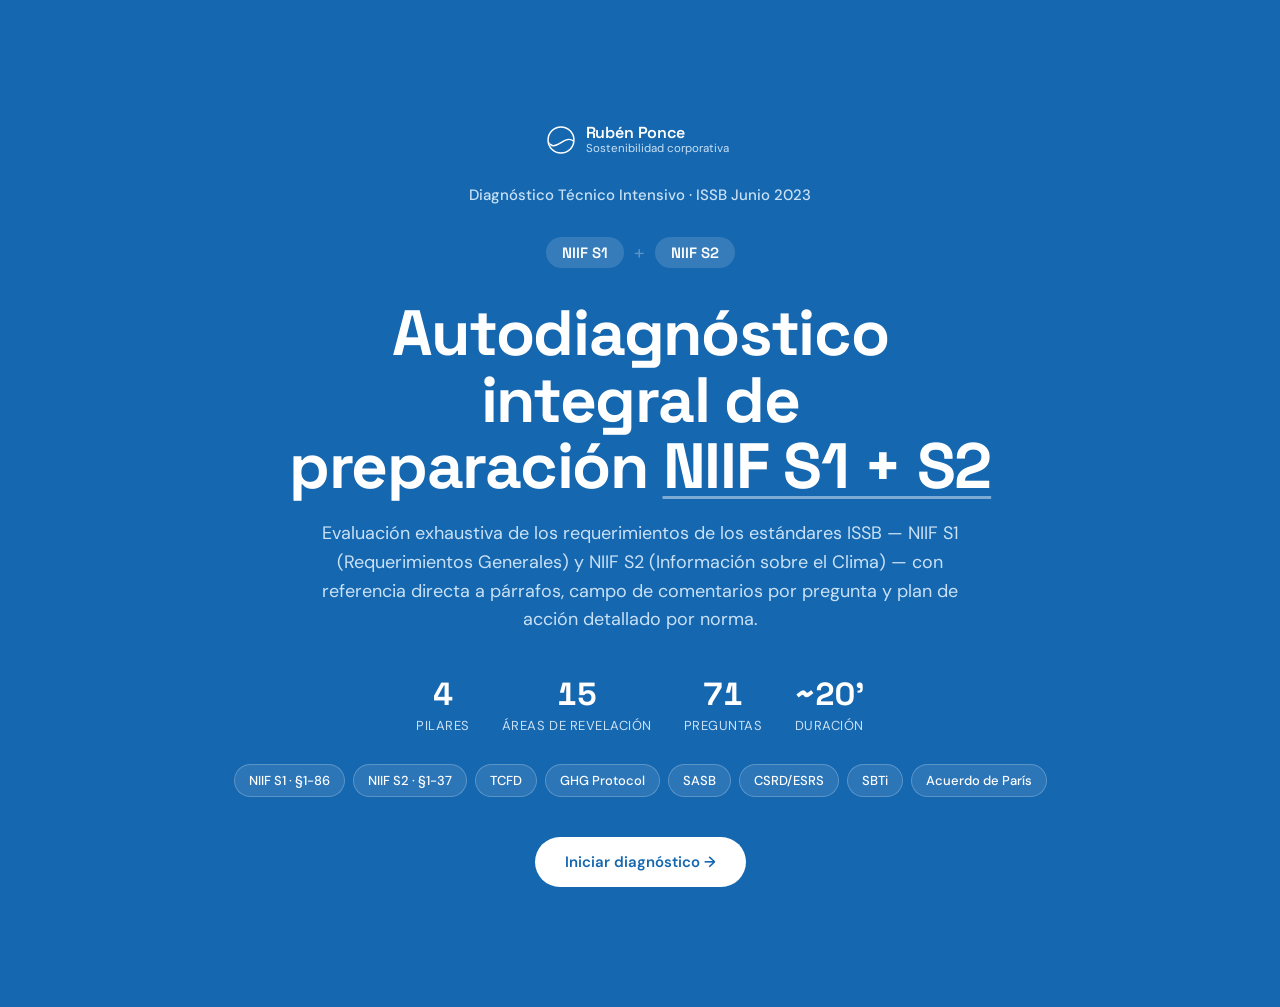
==== commit 489fbd21: "Marca v2.0: la landing publicada es la referencia visual - Landing: vuelve el diseño publicado (clar" ====
--- a/archivo/diagnostico-s1-s2/index.html
+++ b/archivo/diagnostico-s1-s2/index.html
@@ -5,8 +5,10 @@
 <meta name="viewport" content="width=device-width, initial-scale=1.0">
 <meta name="robots" content="noindex, nofollow">
 <title>Diagnóstico IFRS S1 + S2 · Rubén Ponce</title>
-<link rel="icon" type="image/png" href="[data-uri]">
-<link rel="apple-touch-icon" href="[data-uri]">
+<link rel="icon" href="../../assets/marca/favicon.ico" sizes="any">
+<link rel="icon" type="image/svg+xml" href="../../assets/marca/favicon.svg">
+<link rel="apple-touch-icon" href="../../assets/marca/favicon-180.png">
+
 <meta name="theme-color" content="#1567B0">
 <meta name="description" content="Autodiagnóstico de madurez frente a IFRS S1 y S2: nivel por pilar, brechas y plan de acción, con la cita exacta de cada requisito.">
 <meta property="og:site_name" content="Rubén Ponce">
@@ -14,13 +16,13 @@
 <meta property="og:title" content="Diagnóstico IFRS S1 + S2 · Rubén Ponce">
 <meta property="og:description" content="Evalúa tu preparación frente a IFRS S1 y S2 y recibe un plan de acción por pilar.">
 <meta name="twitter:card" content="summary">
-<link href="https://fonts.googleapis.com/css2?family=Barlow:wght@300;400;500;600&family=JetBrains+Mono:wght@400;500&display=swap" rel="stylesheet">
+<link href="https://fonts.googleapis.com/css2?family=Space+Grotesk:wght@500;600;700&family=DM+Sans:opsz,wght@9..40,400;9..40,500;9..40,600;9..40,700&family=JetBrains+Mono:wght@400;500&display=swap" rel="stylesheet">
 <style>
 :root{
   --navy:#0F1B2D;--blue:#1567B0;--mid:#256FB4;--sky:#6FB2E8;
   --cream:#F1F4FA;--sand:#DFE6F0;--white:#FBFCFE;--text:#0F1B2D;--text-light:#5C6B85;
-  --p1:#1567B0;--p2:#0E6A6F;--p3:#5B4B8B;--p4:#7A5C2E;
-  --p1-bg:#E6F0F9;--p2-bg:#E1F0EE;--p3-bg:#EDE9F4;--p4-bg:#F5EDE0;
+  --p1:#1567B0;--p2:#0E6A6F;--p3:#5B4B8B;--p4:#4D6B1F;
+  --p1-bg:#E6F0F9;--p2-bg:#E1F0EE;--p3-bg:#EDE9F4;--p4-bg:#EEF3E4;
   --s1:#1567B0;--s2:#0E6A6F;
   --lv0:#5C6B85;--lv0-bg:#F1F4FA;
   --lv1:#256FB4;--lv1-bg:#E6F0F9;
@@ -29,7 +31,7 @@
   --lv4:#0B3A64;--lv4-bg:#BFD6EE;
 }
 *{margin:0;padding:0;box-sizing:border-box;}
-body{font-family:'Barlow','Segoe UI',system-ui,sans-serif;background:var(--navy);color:var(--text);min-height:100vh;}
+body{font-family:'DM Sans','Segoe UI',system-ui,sans-serif;background:var(--navy);color:var(--text);min-height:100vh;}
 
 /* ── INTRO ── */
 #screen-intro{display:flex;flex-direction:column;align-items:center;justify-content:center;min-height:100vh;background:var(--navy);position:relative;overflow:hidden;padding:2rem;}
@@ -39,19 +41,19 @@
 .norm-badge{padding:.3rem .8rem;border-radius:3px;font-family:'JetBrains Mono',monospace;font-weight:700;font-size:1.1rem;}
 .norm-s1{background:var(--s1);color:white;}.norm-s2{background:var(--s2);color:white;}
 .norm-sep{color:rgba(255,255,255,.3);font-size:1.2rem;}
-.intro-title{font-family:'Barlow','Segoe UI',system-ui,sans-serif;font-size:clamp(2.4rem,6.4vw,4.8rem);font-weight:600;letter-spacing:-.02em;color:var(--white);text-align:center;line-height:1.1;max-width:800px;margin-bottom:1.2rem;opacity:0;animation:fadeUp .6s ease .6s forwards;}
+.intro-title{font-family:'DM Sans','Segoe UI',system-ui,sans-serif;font-size:clamp(2.4rem,6.4vw,4.8rem);font-weight:600;letter-spacing:-.02em;color:var(--white);text-align:center;line-height:1.1;max-width:800px;margin-bottom:1.2rem;opacity:0;animation:fadeUp .6s ease .6s forwards;}
 .intro-title em{font-style:normal;color:var(--sky);}
 .intro-desc{font-size:.95rem;font-weight:300;color:rgba(250,251,255,.65);text-align:center;max-width:640px;line-height:1.7;margin-bottom:2.5rem;opacity:0;animation:fadeUp .6s ease .8s forwards;}
 .intro-stats{display:flex;gap:2rem;margin-bottom:1.8rem;flex-wrap:wrap;justify-content:center;opacity:0;animation:fadeUp .6s ease 1s forwards;}
 .stat{text-align:center;}
-.stat-n{font-family:'Barlow','Segoe UI',system-ui,sans-serif;font-size:2rem;font-weight:700;color:var(--sky);display:block;}
+.stat-n{font-family:'DM Sans','Segoe UI',system-ui,sans-serif;font-size:2rem;font-weight:700;color:var(--sky);display:block;}
 .stat-label{font-size:.68rem;font-weight:400;letter-spacing:.08em;color:rgba(250,251,255,.45);text-transform:uppercase;}
 .intro-frameworks{display:flex;gap:.5rem;flex-wrap:wrap;justify-content:center;margin-bottom:2.5rem;opacity:0;animation:fadeUp .6s ease 1.1s forwards;}
 .fw-tag{font-size:.68rem;font-weight:600;letter-spacing:.08em;padding:.28rem .65rem;border-radius:2px;border:1px solid;color:rgba(250,251,255,.7);}
 .fw-s1{background:rgba(21,101,192,.2);border-color:rgba(21,101,192,.4);}
 .fw-s2{background:rgba(0,121,107,.2);border-color:rgba(0,121,107,.4);}
 .fw-other{background:rgba(255,255,255,.06);border-color:rgba(255,255,255,.15);}
-.btn-start{background:var(--sky);color:var(--navy);border:none;padding:1rem 3rem;font-family:'Barlow','Segoe UI',system-ui,sans-serif;font-size:.9rem;font-weight:700;letter-spacing:.12em;text-transform:uppercase;cursor:pointer;border-radius:3px;transition:all .2s ease;opacity:0;animation:fadeUp .6s ease 1.2s forwards;}
+.btn-start{background:var(--sky);color:var(--navy);border:none;padding:1rem 3rem;font-family:'DM Sans','Segoe UI',system-ui,sans-serif;font-size:.9rem;font-weight:700;letter-spacing:.12em;text-transform:uppercase;cursor:pointer;border-radius:3px;transition:all .2s ease;opacity:0;animation:fadeUp .6s ease 1.2s forwards;}
 .btn-start:hover{background:#6FB2E8;transform:translateY(-2px);box-shadow:0 8px 24px rgba(79,195,247,.4);}
 
 /* ── REGISTRO ── */
@@ -62,17 +64,17 @@
 .reg-logos{display:flex;gap:8px;justify-content:center;margin-bottom:1rem;}
 .reg-badge{padding:.2rem .6rem;border-radius:2px;font-family:'JetBrains Mono',monospace;font-weight:700;font-size:.8rem;}
 .reg-s1{background:var(--s1);color:white;}.reg-s2{background:var(--s2);color:white;}
-.register-header h2{font-family:'Barlow','Segoe UI',system-ui,sans-serif;font-size:1.8rem;font-weight:700;color:var(--text);margin-bottom:.5rem;}
+.register-header h2{font-family:'DM Sans','Segoe UI',system-ui,sans-serif;font-size:1.8rem;font-weight:700;color:var(--text);margin-bottom:.5rem;}
 .register-header p{font-size:.85rem;color:var(--text-light);line-height:1.5;}
 .form-row{display:grid;grid-template-columns:1fr 1fr;gap:1rem;}
 .form-group{margin-bottom:1.1rem;}
 .form-group label{display:block;font-size:.73rem;font-weight:600;letter-spacing:.07em;text-transform:uppercase;color:var(--text-light);margin-bottom:.35rem;}
-.form-group input,.form-group select,.form-group textarea{width:100%;padding:.75rem .9rem;border:1.5px solid var(--sand);border-radius:4px;font-family:'Barlow','Segoe UI',system-ui,sans-serif;font-size:.88rem;color:var(--text);background:var(--cream);transition:border-color .15s;outline:none;appearance:none;-webkit-appearance:none;resize:vertical;}
+.form-group input,.form-group select,.form-group textarea{width:100%;padding:.75rem .9rem;border:1.5px solid var(--sand);border-radius:4px;font-family:'DM Sans','Segoe UI',system-ui,sans-serif;font-size:.88rem;color:var(--text);background:var(--cream);transition:border-color .15s;outline:none;appearance:none;-webkit-appearance:none;resize:vertical;}
 .form-group input:focus,.form-group select:focus,.form-group textarea:focus{border-color:var(--blue);background:var(--white);}
 .form-group input::placeholder,.form-group textarea::placeholder{color:rgba(74,85,104,.4);}
 .register-privacy{display:flex;align-items:flex-start;gap:.6rem;margin:1.2rem 0;font-size:.77rem;color:var(--text-light);line-height:1.5;}
 .register-privacy input[type=checkbox]{width:16px;height:16px;flex-shrink:0;margin-top:2px;accent-color:var(--blue);cursor:pointer;}
-.btn-register{width:100%;background:var(--blue);color:white;border:none;padding:.95rem;border-radius:4px;font-family:'Barlow','Segoe UI',system-ui,sans-serif;font-size:.88rem;font-weight:600;letter-spacing:.08em;text-transform:uppercase;cursor:pointer;transition:all .2s;}
+.btn-register{width:100%;background:var(--blue);color:white;border:none;padding:.95rem;border-radius:4px;font-family:'DM Sans','Segoe UI',system-ui,sans-serif;font-size:.88rem;font-weight:600;letter-spacing:.08em;text-transform:uppercase;cursor:pointer;transition:all .2s;}
 .btn-register:hover{background:var(--mid);transform:translateY(-1px);}
 .btn-register:disabled{background:var(--sand);color:var(--text-light);cursor:not-allowed;transform:none;}
 .reg-msg{display:none;border-radius:4px;padding:.7rem 1rem;font-size:.82rem;margin-top:.8rem;text-align:center;}
@@ -86,7 +88,7 @@
 /* ── QUIZ ── */
 #screen-quiz{display:none;background:var(--cream);min-height:100vh;}
 .quiz-header{background:var(--navy);padding:.9rem 1.5rem;display:flex;align-items:center;justify-content:space-between;position:sticky;top:0;z-index:100;gap:1rem;}
-.header-brand{display:flex;align-items:center;gap:8px;color:var(--white);font-family:'Barlow','Segoe UI',system-ui,sans-serif;font-size:1rem;font-weight:600;flex-shrink:0;}
+.header-brand{display:flex;align-items:center;gap:8px;color:var(--white);font-family:'DM Sans','Segoe UI',system-ui,sans-serif;font-size:1rem;font-weight:600;flex-shrink:0;}
 .header-badges{display:flex;gap:3px;}
 .hbadge{font-family:'JetBrains Mono',monospace;font-size:.55rem;font-weight:700;padding:.15rem .35rem;border-radius:2px;}
 .hb-s1{background:var(--s1);color:white;}.hb-s2{background:var(--s2);color:white;}
@@ -107,7 +109,7 @@
 .pillar-header.p1{background:var(--p1-bg);}.pillar-header.p2{background:var(--p2-bg);}
 .pillar-header.p3{background:var(--p3-bg);}.pillar-header.p4{background:var(--p4-bg);}
 .pillar-icon{font-size:2.2rem;flex-shrink:0;line-height:1;}
-.pillar-info h2{font-family:'Barlow','Segoe UI',system-ui,sans-serif;font-size:1.6rem;font-weight:700;margin-bottom:.3rem;}
+.pillar-info h2{font-family:'DM Sans','Segoe UI',system-ui,sans-serif;font-size:1.6rem;font-weight:700;margin-bottom:.3rem;}
 .pillar-header.p1 .pillar-info h2{color:var(--p1);}
 .pillar-header.p2 .pillar-info h2{color:var(--p2);}
 .pillar-header.p3 .pillar-info h2{color:var(--p3);}
@@ -137,34 +139,34 @@
 .code-p1{background:var(--p1-bg);color:var(--p1);border-color:rgba(21,101,192,.25);}
 .code-p2{background:var(--p2-bg);color:var(--p2);border-color:rgba(0,121,107,.25);}
 .code-p3{background:var(--p3-bg);color:var(--p3);border-color:rgba(106,27,154,.25);}
-.code-p4{background:var(--p4-bg);color:var(--p4);border-color:rgba(198,40,40,.25);}
+.code-p4{background:var(--p4-bg);color:var(--p4);border-color:rgba(77,107,31,.25);}
 .q-seq{font-size:.58rem;color:var(--text-light);font-family:'JetBrains Mono',monospace;}
 .q-body{flex:1;}
 .question-text{font-size:.88rem;color:var(--text);line-height:1.6;margin-bottom:.3rem;}
 .q-ref{font-size:.67rem;color:var(--text-light);font-style:italic;display:flex;align-items:center;gap:.3rem;flex-wrap:wrap;}
 .q-ref-tag{background:var(--sand);padding:.08rem .4rem;border-radius:2px;font-style:normal;font-weight:600;font-size:.6rem;letter-spacing:.04em;color:#33415C;}
 .options{display:flex;gap:.6rem;flex-wrap:wrap;padding-left:56px;margin-bottom:.7rem;}
-.option-btn{padding:.5rem .95rem;border-radius:4px;border:1.5px solid var(--sand);background:var(--cream);font-family:'Barlow','Segoe UI',system-ui,sans-serif;font-size:.78rem;font-weight:500;cursor:pointer;transition:all .15s;color:var(--text-light);}
+.option-btn{padding:.5rem .95rem;border-radius:4px;border:1.5px solid var(--sand);background:var(--cream);font-family:'DM Sans','Segoe UI',system-ui,sans-serif;font-size:.78rem;font-weight:500;cursor:pointer;transition:all .15s;color:var(--text-light);}
 .option-btn:hover{border-color:var(--blue);color:var(--blue);background:#E6F0F9;}
 .option-btn.selected.opt-0{border-color:#B3261E;background:#F1F4FA;color:#5C6B85;}
-.option-btn.selected.opt-1{border-color:#7A5C2E;background:#E6F0F9;color:#256FB4;}
+.option-btn.selected.opt-1{border-color:#4D6B1F;background:#E6F0F9;color:#256FB4;}
 .option-btn.selected.opt-2{border-color:#A15C00;background:#DCE9F6;color:#1567B0;}
 .option-btn.selected.opt-3{border-color:#146B41;background:#E4F3EB;color:#0F4A7F;}
 
 /* ── CAMPO DE COMENTARIOS ── */
 .comment-wrap{padding:0 1.25rem 1rem 58px;}
-.comment-toggle{background:none;border:none;font-family:'Barlow','Segoe UI',system-ui,sans-serif;font-size:.72rem;color:var(--text-light);cursor:pointer;padding:.2rem 0;display:flex;align-items:center;gap:.3rem;opacity:.7;transition:opacity .15s;}
+.comment-toggle{background:none;border:none;font-family:'DM Sans','Segoe UI',system-ui,sans-serif;font-size:.72rem;color:var(--text-light);cursor:pointer;padding:.2rem 0;display:flex;align-items:center;gap:.3rem;opacity:.7;transition:opacity .15s;}
 .comment-toggle:hover{opacity:1;color:var(--blue);}
 .comment-toggle.has-text{color:var(--blue);opacity:1;}
 .comment-box{display:none;margin-top:.4rem;}
 .comment-box.open{display:block;}
-.comment-box textarea{width:100%;padding:.6rem .8rem;border:1.5px solid var(--sand);border-radius:4px;font-family:'Barlow','Segoe UI',system-ui,sans-serif;font-size:.8rem;color:var(--text);background:var(--cream);resize:vertical;min-height:56px;outline:none;transition:border-color .15s;line-height:1.5;}
+.comment-box textarea{width:100%;padding:.6rem .8rem;border:1.5px solid var(--sand);border-radius:4px;font-family:'DM Sans','Segoe UI',system-ui,sans-serif;font-size:.8rem;color:var(--text);background:var(--cream);resize:vertical;min-height:56px;outline:none;transition:border-color .15s;line-height:1.5;}
 .comment-box textarea:focus{border-color:var(--blue);background:var(--white);}
 .comment-box textarea::placeholder{color:rgba(74,85,104,.35);font-style:italic;}
 .comment-char{font-size:.65rem;color:var(--text-light);margin-top:.2rem;text-align:right;}
 
 .quiz-nav{position:fixed;bottom:0;left:0;right:0;background:var(--white);border-top:1px solid var(--sand);padding:.85rem 1.5rem;display:flex;justify-content:space-between;align-items:center;z-index:50;}
-.btn-nav{padding:.7rem 1.75rem;border-radius:4px;font-family:'Barlow','Segoe UI',system-ui,sans-serif;font-size:.82rem;font-weight:600;cursor:pointer;transition:all .2s;letter-spacing:.05em;}
+.btn-nav{padding:.7rem 1.75rem;border-radius:4px;font-family:'DM Sans','Segoe UI',system-ui,sans-serif;font-size:.82rem;font-weight:600;cursor:pointer;transition:all .2s;letter-spacing:.05em;}
 .btn-prev{background:transparent;border:1.5px solid var(--sand);color:var(--text-light);}
 .btn-prev:hover{border-color:#5C6B85;color:#5C6B85;}
 .btn-next{background:var(--blue);border:none;color:white;}
@@ -180,12 +182,12 @@
 .user-chip{display:inline-flex;align-items:center;gap:.5rem;background:rgba(79,195,247,.12);border:1px solid rgba(79,195,247,.25);border-radius:20px;padding:.3rem .9rem;margin-bottom:1.2rem;font-size:.78rem;color:rgba(250,251,255,.75);}
 .user-chip strong{color:var(--sky);}
 .results-badge{display:inline-block;font-size:.68rem;font-weight:600;letter-spacing:.2em;text-transform:uppercase;color:var(--sky);border:1px solid rgba(79,195,247,.3);padding:.3rem .85rem;border-radius:2px;margin-bottom:1.2rem;}
-.results-title{font-family:'Barlow','Segoe UI',system-ui,sans-serif;font-size:clamp(1.8rem,4.5vw,3.2rem);font-weight:600;color:var(--white);margin-bottom:.6rem;}
+.results-title{font-family:'DM Sans','Segoe UI',system-ui,sans-serif;font-size:clamp(1.8rem,4.5vw,3.2rem);font-weight:600;color:var(--white);margin-bottom:.6rem;}
 .results-level{font-size:1rem;font-weight:300;color:var(--sky);margin-bottom:.8rem;}
-.results-score-big{font-family:'Barlow','Segoe UI',system-ui,sans-serif;font-size:4.5rem;font-weight:700;color:var(--sky);line-height:1;}
+.results-score-big{font-family:'DM Sans','Segoe UI',system-ui,sans-serif;font-size:4.5rem;font-weight:700;color:var(--sky);line-height:1;}
 .results-score-label{font-size:.75rem;color:rgba(250,251,255,.45);letter-spacing:.1em;text-transform:uppercase;margin-top:.2rem;margin-bottom:1rem;}
 .results-content{max-width:940px;margin:0 auto;padding:2.5rem 1.5rem 4rem;}
-.section-title{font-family:'Barlow','Segoe UI',system-ui,sans-serif;font-size:1.5rem;font-weight:600;color:var(--text);margin-bottom:1.2rem;margin-top:2rem;padding-bottom:.5rem;border-bottom:1px solid var(--sand);}
+.section-title{font-family:'DM Sans','Segoe UI',system-ui,sans-serif;font-size:1.5rem;font-weight:600;color:var(--text);margin-bottom:1.2rem;margin-top:2rem;padding-bottom:.5rem;border-bottom:1px solid var(--sand);}
 
 .results-grid{display:grid;grid-template-columns:repeat(auto-fit,minmax(200px,1fr));gap:1rem;margin-bottom:1.5rem;}
 .pillar-card{background:var(--white);border-radius:8px;padding:1.4rem;border:1px solid var(--sand);text-align:center;position:relative;overflow:hidden;}
@@ -194,7 +196,7 @@
 .pillar-card.p3::before{background:var(--p3);}.pillar-card.p4::before{background:var(--p4);}
 .pillar-card-icon{font-size:1.8rem;margin-bottom:.6rem;display:block;}
 .pillar-card-name{font-size:.72rem;font-weight:600;text-transform:uppercase;letter-spacing:.08em;color:var(--text-light);margin-bottom:.6rem;}
-.pillar-card-score{font-family:'Barlow','Segoe UI',system-ui,sans-serif;font-size:2.6rem;font-weight:700;line-height:1;margin-bottom:.3rem;}
+.pillar-card-score{font-family:'DM Sans','Segoe UI',system-ui,sans-serif;font-size:2.6rem;font-weight:700;line-height:1;margin-bottom:.3rem;}
 .p1 .pillar-card-score{color:var(--p1);}.p2 .pillar-card-score{color:var(--p2);}
 .p3 .pillar-card-score{color:var(--p3);}.p4 .pillar-card-score{color:var(--p4);}
 .pillar-card-lv{font-size:.7rem;color:var(--text-light);margin-bottom:.5rem;}
@@ -208,7 +210,7 @@
 .norm-split-grid{display:grid;grid-template-columns:1fr 1fr;gap:1px;background:var(--sand);}
 .norm-split-col{background:var(--white);padding:1.2rem 1.4rem;}
 .nsc-label{display:flex;align-items:center;gap:.5rem;margin-bottom:.8rem;}
-.nsc-score{font-family:'Barlow','Segoe UI',system-ui,sans-serif;font-size:2rem;font-weight:700;}
+.nsc-score{font-family:'DM Sans','Segoe UI',system-ui,sans-serif;font-size:2rem;font-weight:700;}
 .nsc-s1{color:var(--s1);}.nsc-s2{color:var(--s2);}
 .nsc-bar{height:6px;background:var(--sand);border-radius:3px;overflow:hidden;margin-top:.5rem;}
 .nsc-fill-s1{height:100%;border-radius:3px;background:var(--s1);}
@@ -227,7 +229,7 @@
 .hm-info{flex:1;min-width:0;}
 .hm-disc{font-size:.68rem;font-weight:700;letter-spacing:.04em;text-transform:uppercase;margin-bottom:.1rem;}
 .hm-text{font-size:.72rem;color:var(--text-light);line-height:1.3;overflow:hidden;text-overflow:ellipsis;white-space:nowrap;}
-.hm-pct{font-size:1.1rem;font-weight:700;font-family:'Barlow','Segoe UI',system-ui,sans-serif;flex-shrink:0;}
+.hm-pct{font-size:1.1rem;font-weight:700;font-family:'DM Sans','Segoe UI',system-ui,sans-serif;flex-shrink:0;}
 .lvl-0 .hm-pct{color:var(--lv0);}.lvl-1 .hm-pct{color:var(--lv1);}
 .lvl-2 .hm-pct{color:var(--lv2);}.lvl-3 .hm-pct{color:var(--lv3);}
 
@@ -257,7 +259,7 @@
 /* ═══ TABLA ÍNDICE ═══ */
 .index-section{background:var(--white);border-radius:8px;border:1px solid var(--sand);margin-bottom:1.5rem;overflow:hidden;}
 .index-header{padding:1.2rem 1.5rem;border-bottom:1px solid var(--sand);background:var(--navy);}
-.index-header h3{font-family:'Barlow','Segoe UI',system-ui,sans-serif;font-size:1.2rem;color:var(--white);}
+.index-header h3{font-family:'DM Sans','Segoe UI',system-ui,sans-serif;font-size:1.2rem;color:var(--white);}
 .index-header p{font-size:.75rem;color:rgba(250,251,255,.55);margin-top:.2rem;}
 .index-legend{padding:.75rem 1.5rem;border-bottom:1px solid var(--sand);display:flex;gap:1.5rem;flex-wrap:wrap;background:rgba(245,247,251,.5);}
 .legend-item{display:flex;align-items:center;gap:.4rem;font-size:.72rem;color:var(--text-light);}
@@ -274,7 +276,7 @@
 .idx-qtext{color:var(--text);font-size:.78rem;line-height:1.4;}
 .idx-comment{font-size:.7rem;color:var(--blue);font-style:italic;margin-top:.2rem;}
 .idx-ref{color:var(--text-light);font-size:.68rem;font-style:italic;}
-.idx-score{text-align:center;font-weight:700;font-family:'Barlow','Segoe UI',system-ui,sans-serif;font-size:1rem;}
+.idx-score{text-align:center;font-weight:700;font-family:'DM Sans','Segoe UI',system-ui,sans-serif;font-size:1rem;}
 .idx-bar{height:5px;background:var(--sand);border-radius:2px;overflow:hidden;margin-top:3px;}
 .idx-bar-fill{height:100%;border-radius:2px;}
 .idx-group-header td{background:var(--navy);color:var(--sky);font-family:'JetBrains Mono',monospace;font-size:.65rem;font-weight:700;letter-spacing:.1em;padding:.5rem 1rem;}
@@ -287,7 +289,7 @@
 .plan-header{padding:1.1rem 1.4rem;display:flex;align-items:center;gap:.7rem;border-bottom:1px solid var(--sand);}
 .plan-header-s1{background:rgba(21,101,192,.07);}
 .plan-header-s2{background:rgba(0,121,107,.07);}
-.plan-score{font-family:'Barlow','Segoe UI',system-ui,sans-serif;font-size:1.8rem;font-weight:700;margin-left:auto;flex-shrink:0;}
+.plan-score{font-family:'DM Sans','Segoe UI',system-ui,sans-serif;font-size:1.8rem;font-weight:700;margin-left:auto;flex-shrink:0;}
 .plan-score-s1{color:var(--s1);}.plan-score-s2{color:var(--s2);}
 .plan-items{padding:0;}
 .plan-item{padding:1rem 1.4rem;border-bottom:1px solid var(--sand);display:flex;gap:.8rem;align-items:flex-start;}
@@ -306,7 +308,7 @@
 .plan-empty{padding:2rem 1.4rem;text-align:center;color:var(--lv3);font-size:.88rem;}
 
 .results-actions{display:flex;gap:1rem;flex-wrap:wrap;margin-top:2rem;}
-.btn-action{padding:.8rem 1.75rem;border-radius:4px;font-family:'Barlow','Segoe UI',system-ui,sans-serif;font-size:.82rem;font-weight:600;cursor:pointer;transition:all .2s;letter-spacing:.05em;text-decoration:none;display:inline-flex;align-items:center;gap:.5rem;border:none;}
+.btn-action{padding:.8rem 1.75rem;border-radius:4px;font-family:'DM Sans','Segoe UI',system-ui,sans-serif;font-size:.82rem;font-weight:600;cursor:pointer;transition:all .2s;letter-spacing:.05em;text-decoration:none;display:inline-flex;align-items:center;gap:.5rem;border:none;}
 .btn-primary{background:var(--blue);color:white;}.btn-primary:hover{background:var(--mid);}
 .btn-secondary{background:transparent;border:1.5px solid var(--blue)!important;color:var(--blue);}.btn-secondary:hover{background:var(--p1-bg);}
 
@@ -492,6 +494,8 @@
   .register-card > .rp-home .rp-home-texto i{color:var(--tinta-media); opacity:1;}
 
 </style>
+<link rel="stylesheet" href="../../assets/marca/marca.tokens.css">
+<link rel="stylesheet" href="../../assets/marca/herramienta.css">
 </head>
 <body>
 
@@ -632,7 +636,7 @@
 
     <h3 class="section-title">📋 Desempeño por norma</h3>
     <div class="norm-split">
-      <div class="norm-split-header"><span style="font-size:1rem">⚖️</span><h3 style="font-family:'Barlow','Segoe UI',system-ui,sans-serif;font-weight:600;font-size:1.1rem;">Score NIIF S1 vs. NIIF S2</h3></div>
+      <div class="norm-split-header"><span style="font-size:1rem">⚖️</span><h3 style="font-family:'DM Sans','Segoe UI',system-ui,sans-serif;font-weight:600;font-size:1.1rem;">Score NIIF S1 vs. NIIF S2</h3></div>
       <div class="norm-split-grid">
         <div class="norm-split-col">
           <div class="nsc-label"><span class="reg-badge reg-s1">S1</span><span style="font-size:.8rem;color:var(--text-light)">Requerimientos Generales</span></div>
@@ -651,7 +655,7 @@
 
     <h3 class="section-title">🗺 Mapa de calor por área de revelación</h3>
     <div class="heatmap-section">
-      <div class="heatmap-header"><span>🌡</span><h3 style="font-family:'Barlow','Segoe UI',system-ui,sans-serif;font-weight:600;font-size:1.1rem;">Estado de todas las áreas de revelación NIIF S1 + S2</h3></div>
+      <div class="heatmap-header"><span>🌡</span><h3 style="font-family:'DM Sans','Segoe UI',system-ui,sans-serif;font-weight:600;font-size:1.1rem;">Estado de todas las áreas de revelación NIIF S1 + S2</h3></div>
       <div class="heatmap-grid" id="heatmap-grid"></div>
     </div>
 
@@ -812,7 +816,7 @@
     {text:'¿Los cambios en los procesos de gestión de riesgos de sostenibilidad y clima respecto al periodo anterior están documentados, justificados y revelados?',para:'S1·§44a(vi)·S2·§25a(vi)',ref:'NIIF S1 §44a(vi) + NIIF S2 §25a(vi) — Revelación de cambios en procesos respecto al periodo anterior',norm:'S1S2'}
    ]}
  ]},
-{id:'MET',name:'Métricas y Objetivos',color:'#7A5C2E',colorClass:'p4',icon:'📊',
+{id:'MET',name:'Métricas y Objetivos',color:'#4D6B1F',colorClass:'p4',icon:'📊',
  description:'Divulgar las métricas y los objetivos para analizar y gestionar los riesgos y oportunidades de sostenibilidad y clima, incluyendo el progreso hacia objetivos establecidos o requeridos por ley o regulación.',
  tags:['NIIF S1 §45-53','NIIF S2 §27-37','GHG Protocol','SBTi'],
  disclosures:[
@@ -1137,7 +1141,7 @@
     det.innerHTML+=`<div class="detail-section">
       <div class="detail-header" onclick="toggleDetail(this)">
         <span style="font-size:1.1rem">${p.icon}</span>
-        <h3 style="font-family:'Barlow','Segoe UI',system-ui,sans-serif;font-weight:600;color:${p.color};font-size:1.1rem;">${p.name}</h3>
+        <h3 style="font-family:'DM Sans','Segoe UI',system-ui,sans-serif;font-weight:600;color:${p.color};font-size:1.1rem;">${p.name}</h3>
         <span class="nivel-tag ${getLevel(s.pct).lc}" style="margin-left:.5rem">${s.pct}%</span>
         <span class="detail-toggle">▼</span>
       </div>
@@ -1231,7 +1235,7 @@
       <div class="plan-header plan-header-s1">
         <div>
           <span class="reg-badge reg-s1" style="margin-bottom:.3rem;display:inline-block">NIIF S1</span>
-          <div style="font-family:'Barlow','Segoe UI',system-ui,sans-serif;font-weight:600;font-size:1rem;font-weight:600;color:var(--s1)">Requerimientos Generales</div>
+          <div style="font-family:'DM Sans','Segoe UI',system-ui,sans-serif;font-weight:600;font-size:1rem;font-weight:600;color:var(--s1)">Requerimientos Generales</div>
           <div style="font-size:.72rem;color:var(--text-light)">${getLevel(s1Pct).level}</div>
         </div>
         <div class="plan-score plan-score-s1">${s1Pct}%</div>
@@ -1242,7 +1246,7 @@
       <div class="plan-header plan-header-s2">
         <div>
           <span class="reg-badge reg-s2" style="margin-bottom:.3rem;display:inline-block">NIIF S2</span>
-          <div style="font-family:'Barlow','Segoe UI',system-ui,sans-serif;font-weight:600;font-size:1rem;font-weight:600;color:var(--s2)">Información sobre el Clima</div>
+          <div style="font-family:'DM Sans','Segoe UI',system-ui,sans-serif;font-weight:600;font-size:1rem;font-weight:600;color:var(--s2)">Información sobre el Clima</div>
           <div style="font-size:.72rem;color:var(--text-light)">${getLevel(s2Pct).level}</div>
         </div>
         <div class="plan-score plan-score-s2">${s2Pct}%</div>
--- a/assets/marca/marca.tokens.css
+++ b/assets/marca/marca.tokens.css
@@ -0,0 +1,117 @@
+/* ============================================================================
+   MARCA RUBÉN PONCE · Tokens de diseño
+   Única fuente de verdad de color, tipografía, espacio, radios y sombras.
+   v2.0 · 2026-10-29 · alineada a la landing publicada
+   ----------------------------------------------------------------------------
+   Cómo se usa:
+     <link rel="stylesheet" href="marca.tokens.css">
+   o pegar este bloque completo al inicio del <style> del archivo.
+
+   Regla: en el código nunca se escribe un color en hexadecimal. Siempre
+   var(--rp-...). Si un color no existe aquí, no es de la marca.
+
+   Cambios frente a v1.1: tipografía Space Grotesk (titulares) + DM Sans
+   (texto) en lugar de Barlow; sin latón ni modo noche. Todo es claro,
+   con el Azul Ponce como único acento.
+   ============================================================================ */
+
+:root{
+
+  /* ---- 1. COLOR · Núcleo ------------------------------------------------- */
+  --rp-azul:            #1567B0;  /* Azul Ponce. Único acento. 5.84:1 sobre blanco */
+  --rp-azul-profundo:   #0F4A7F;  /* Hover, textos azules grandes. 9.11:1      */
+  --rp-azul-aire:       #E6F0F9;  /* Fondos suaves, chips, tarjeta destacada   */
+  --rp-azul-tenue:      #C9E1F5;  /* Texto secundario SOBRE banda azul. 4.3:1: solo texto ≥ 18px */
+
+  /* ---- 2. COLOR · Neutros ------------------------------------------------- */
+  --rp-tinta:           #0F1B2D;  /* Texto principal. 17.3:1 sobre blanco      */
+  --rp-tinta-media:     #5C6B85;  /* Texto secundario. 5.39:1 sobre blanco     */
+  --rp-gris-apagado:    #B7C0D1;  /* Punto de "próximamente", decorativo       */
+  --rp-linea:           #DFE6F0;  /* Bordes, separadores                       */
+  --rp-papel-alt:       #F1F4FA;  /* Superficie secundaria, secciones alternas */
+  --rp-papel:           #FBFCFE;  /* Fondo de página                           */
+  --rp-blanco:          #FFFFFF;
+
+  /* ---- 3. COLOR · Semánticos (estados en herramientas) ------------------- */
+  --rp-ok:              #146B41;  --rp-ok-aire:     #E4F3EB;
+  --rp-alerta:          #A15C00;  --rp-alerta-aire: #FCF1E0;
+  --rp-riesgo:          #B3261E;  --rp-riesgo-aire: #FBE9E7;  /* Solo brechas frente a requisitos obligatorios */
+  --rp-info:            var(--rp-azul); --rp-info-aire: var(--rp-azul-aire);
+
+  /* ---- 4. COLOR · Escala de madurez (autodiagnósticos) ------------------- */
+  /* Monocromo azul: la madurez sube, el azul se satura. No usar semáforo. */
+  --rp-nivel-1:         #D6E4F2;  --rp-nivel-1-texto: #0F1B2D;  /* Inicial     */
+  --rp-nivel-2:         #86B4DA;  --rp-nivel-2-texto: #0F1B2D;  /* En marcha   */
+  --rp-nivel-3:         #2F7CBF;  --rp-nivel-3-texto: #FFFFFF;  /* Consolidado */
+  --rp-nivel-4:         #0F4A7F;  --rp-nivel-4-texto: #FFFFFF;  /* Avanzado    */
+
+  /* ---- 5. COLOR · Categóricos de pilar ----------------------------------- */
+  /* Para marcos con 4 pilares (gobernanza, estrategia, riesgos, métricas).
+     Categóricos, no ordinales. Todos ≥ 5,8:1 sobre blanco. Máximo cuatro.  */
+  --rp-pilar-1:  #1567B0;  --rp-pilar-1-aire: #E6F0F9;  /* Gobernanza  */
+  --rp-pilar-2:  #0E6A6F;  --rp-pilar-2-aire: #E1F0EE;  /* Estrategia  */
+  --rp-pilar-3:  #5B4B8B;  --rp-pilar-3-aire: #EDE9F4;  /* Riesgos     */
+  --rp-pilar-4:  #4D6B1F;  --rp-pilar-4-aire: #EEF3E4;  /* Métricas    */
+
+  /* ---- 6. TIPOGRAFÍA ----------------------------------------------------- */
+  /* Dos familias: Space Grotesk para titulares, DM Sans para todo lo demás. */
+  --rp-fuente-display:  'Space Grotesk', 'Segoe UI', system-ui, -apple-system, sans-serif;
+  --rp-fuente-texto:    'DM Sans', 'Segoe UI', system-ui, -apple-system, sans-serif;
+  --rp-fuente-mono:     'JetBrains Mono', ui-monospace, 'Cascadia Mono', Consolas, monospace; /* solo códigos técnicos */
+
+  /* Escala tipográfica (base 16px) */
+  --rp-t-12: .75rem;    --rp-t-14: .875rem;  --rp-t-16: 1rem;
+  --rp-t-18: 1.125rem;  --rp-t-20: 1.25rem;  --rp-t-24: 1.5rem;
+  --rp-t-30: 1.875rem;  --rp-t-38: 2.375rem; --rp-t-48: 3rem;
+  --rp-t-64: 4rem;
+
+  --rp-peso-normal: 400; --rp-peso-medio: 500;
+  --rp-peso-fuerte: 600; --rp-peso-display: 700;  /* 700 solo en el titular principal */
+
+  --rp-alto-titulo: 1.04;
+  --rp-alto-subtitulo: 1.15;
+  --rp-alto-texto:  1.6;
+  --rp-track-titulo: -.02em;
+  --rp-track-subtitulo: -.01em;
+  --rp-track-etiqueta: .04em;   /* etiquetas en mayúsculas: "RUTAS DE ESPECIALIZACIÓN" */
+
+  /* ---- 7. ESPACIO (base 4px) --------------------------------------------- */
+  --rp-e-1: 4px;   --rp-e-2: 8px;   --rp-e-3: 12px;  --rp-e-4: 16px;
+  --rp-e-5: 24px;  --rp-e-6: 32px;  --rp-e-7: 48px;  --rp-e-8: 64px;
+  --rp-e-9: 100px; --rp-e-10: 120px;
+
+  --rp-ancho-texto: 68ch;    /* largo de línea máximo cómodo */
+  --rp-ancho-pagina: 1180px; /* contenedor estándar          */
+
+  /* ---- 8. RADIOS Y SOMBRAS ----------------------------------------------- */
+  --rp-radio-xs: 6px;  --rp-radio-s: 10px;  --rp-radio-m: 14px;
+  --rp-radio-l: 20px;  --rp-radio-pastilla: 999px;
+
+  --rp-sombra-s: 0 1px 2px rgba(15,27,45,.06), 0 1px 1px rgba(15,27,45,.04);
+  --rp-sombra-m: 0 4px 16px rgba(15,27,45,.08);
+  --rp-sombra-l: 0 20px 40px rgba(6,16,40,.18);
+  --rp-sombra-boton: 0 10px 24px rgba(10,20,50,.25);
+
+  /* ---- 9. MOVIMIENTO ------------------------------------------------------ */
+  --rp-ease:      cubic-bezier(.22,.7,.2,1);
+  --rp-dur-rapida: .2s;
+  --rp-dur-media:  .35s;
+  --rp-dur-lenta:  .7s;
+}
+
+/* ---- 10. Alias semánticos ---------------------------------------------------- */
+:root{
+  --rp-fondo:        var(--rp-papel);
+  --rp-superficie:   var(--rp-blanco);
+  --rp-superficie-2: var(--rp-papel-alt);
+  --rp-texto:        var(--rp-tinta);
+  --rp-texto-2:      var(--rp-tinta-media);
+  --rp-borde:        var(--rp-linea);
+  --rp-acento:       var(--rp-azul);
+  --rp-acento-texto: var(--rp-blanco);
+}
+
+@media (prefers-reduced-motion: reduce){
+  *{animation-duration:.01ms !important;animation-iteration-count:1 !important;
+    transition-duration:.01ms !important;scroll-behavior:auto !important;}
+}
--- a/assets/marca/herramienta.css
+++ b/assets/marca/herramienta.css
@@ -0,0 +1,246 @@
+/* ============================================================================
+   MARCA RUBÉN PONCE · Capa "estilo landing" para herramientas
+   v2.0 · 2026-10-29
+   ----------------------------------------------------------------------------
+   Se carga DESPUÉS del <style> propio de cada herramienta:
+     <link rel="stylesheet" href="../../assets/marca/marca.tokens.css">
+     <link rel="stylesheet" href="../../assets/marca/herramienta.css">
+   Lleva a cada herramienta el lenguaje de la landing: Space Grotesk en
+   titulares, DM Sans en texto, papel claro, Azul Ponce como único acento,
+   botones en pastilla, bordes de línea y radios de 14–20px.
+   No toca preguntas, cálculos, datos ni integraciones.
+   ============================================================================ */
+
+/* ── 1. Tipografía base ───────────────────────────────────────────────────── */
+body{font-family:var(--rp-fuente-texto);-webkit-font-smoothing:antialiased;}
+h1,h2,h3,h4{font-family:var(--rp-fuente-display);}
+::selection{background:var(--rp-azul);color:var(--rp-blanco);}
+
+/* Bloque de marca: isotipo + "Rubén Ponce", como en la landing */
+.rp-home{gap:10px !important;}
+.rp-home-texto b{font-family:var(--rp-fuente-display);font-size:16px !important;font-weight:600 !important;letter-spacing:-.01em !important;}
+.rp-home-texto i{font-family:var(--rp-fuente-texto) !important;font-size:11.5px !important;letter-spacing:0 !important;text-transform:none !important;font-style:normal;}
+
+/* ══════════════════════════════════════════════════════════════════════════
+   2. AUTODIAGNÓSTICOS (S1, S2, TNFD)
+   ══════════════════════════════════════════════════════════════════════════ */
+
+/* ── Portada = hero de la landing: banda azul, texto blanco ── */
+#screen-intro{
+  background:var(--rp-azul) !important;
+  color:var(--rp-blanco);
+  padding:clamp(72px,10vw,120px) 24px !important;
+}
+#screen-intro::before{display:none !important;}
+#screen-intro > .rp-home,
+#screen-intro > .rp-home .rp-home-texto i{color:var(--rp-blanco) !important;}
+#screen-intro > .rp-home .rp-home-texto i{color:var(--rp-azul-tenue) !important;opacity:1 !important;}
+#screen-intro .intro-badge{
+  background:none !important;border:0 !important;padding:0 !important;border-radius:0 !important;
+  font-family:var(--rp-fuente-texto);font-size:15px !important;font-weight:500 !important;
+  letter-spacing:0 !important;text-transform:none !important;color:var(--rp-azul-tenue) !important;
+}
+#screen-intro .intro-title{
+  font-family:var(--rp-fuente-display) !important;font-weight:700 !important;
+  font-size:clamp(40px,5.4vw,64px) !important;line-height:1.04 !important;letter-spacing:-.02em !important;
+  color:var(--rp-blanco) !important;
+}
+#screen-intro .intro-title em{color:var(--rp-blanco) !important;font-style:normal;text-decoration:underline;text-decoration-thickness:3px;text-underline-offset:.12em;text-decoration-color:rgba(255,255,255,.45);}
+#screen-intro .intro-desc{color:var(--rp-azul-tenue) !important;font-size:18px !important;line-height:1.6 !important;font-weight:400 !important;}
+#screen-intro .stat-n{font-family:var(--rp-fuente-display) !important;color:var(--rp-blanco) !important;font-weight:700 !important;}
+#screen-intro .stat-label{color:var(--rp-azul-tenue) !important;font-size:13px !important;letter-spacing:.04em !important;}
+#screen-intro .norm-badge,#screen-intro .logo-block span{font-family:var(--rp-fuente-display) !important;}
+#screen-intro .norm-badge{background:rgba(255,255,255,.14) !important;color:var(--rp-blanco) !important;border-radius:999px !important;padding:6px 16px !important;font-size:15px !important;font-weight:600 !important;}
+#screen-intro .fw-tag{
+  background:rgba(255,255,255,.1) !important;color:var(--rp-blanco) !important;
+  border:1px solid rgba(255,255,255,.22) !important;border-radius:999px !important;
+  font-family:var(--rp-fuente-texto);font-size:13px !important;font-weight:500 !important;letter-spacing:0 !important;padding:7px 14px !important;
+}
+#screen-intro .btn-start{
+  background:var(--rp-blanco) !important;color:var(--rp-azul) !important;
+  font-family:var(--rp-fuente-texto) !important;font-size:15px !important;font-weight:600 !important;
+  letter-spacing:0 !important;text-transform:none !important;
+  border-radius:999px !important;padding:15px 30px !important;box-shadow:none !important;
+}
+#screen-intro .btn-start:hover{transform:translateY(-2px) !important;box-shadow:var(--rp-sombra-boton) !important;background:var(--rp-blanco) !important;}
+
+/* ── Registro: papel, tarjeta blanca con línea ── */
+#screen-register{background:var(--rp-papel-alt) !important;}
+#screen-register::before{display:none !important;}
+.register-card{
+  background:var(--rp-blanco) !important;border:1px solid var(--rp-linea) !important;
+  border-radius:var(--rp-radio-l) !important;box-shadow:var(--rp-sombra-m) !important;
+}
+.register-card > .rp-home{color:var(--rp-tinta) !important;}
+.register-header h2{font-family:var(--rp-fuente-display) !important;font-weight:600 !important;letter-spacing:-.01em !important;color:var(--rp-tinta) !important;}
+.register-header p{font-size:15px !important;color:var(--rp-tinta-media) !important;}
+.form-group label{
+  font-size:13.5px !important;font-weight:500 !important;letter-spacing:0 !important;
+  text-transform:none !important;color:var(--rp-tinta) !important;
+}
+.form-group input,.form-group select,.form-group textarea{
+  font-family:var(--rp-fuente-texto) !important;font-size:15px !important;
+  border:1.5px solid var(--rp-linea) !important;border-radius:var(--rp-radio-s) !important;background:var(--rp-blanco) !important;
+}
+.form-group input:focus,.form-group select:focus,.form-group textarea:focus{border-color:var(--rp-azul) !important;box-shadow:0 0 0 3px var(--rp-azul-aire) !important;}
+.register-privacy{font-size:13.5px !important;}
+.btn-register{
+  font-family:var(--rp-fuente-texto) !important;font-size:15px !important;font-weight:600 !important;
+  letter-spacing:0 !important;text-transform:none !important;border-radius:999px !important;padding:15px !important;
+  background:var(--rp-azul) !important;
+}
+.btn-register:hover{background:var(--rp-azul-profundo) !important;}
+.btn-register:disabled{background:var(--rp-linea) !important;color:var(--rp-tinta-media) !important;}
+.reg-badge,.hbadge{font-family:var(--rp-fuente-texto) !important;border-radius:999px !important;font-weight:600 !important;}
+
+/* ── Cabecera del cuestionario = cabecera de la landing ── */
+.quiz-header{
+  background:rgba(251,252,254,.9) !important;
+  -webkit-backdrop-filter:blur(12px);backdrop-filter:blur(12px);
+  border-bottom:1px solid var(--rp-linea) !important;
+  color:var(--rp-tinta) !important;min-height:64px;
+}
+.quiz-header .rp-home,.quiz-header .header-brand{color:var(--rp-tinta) !important;}
+.quiz-header .rp-home:hover{background:var(--rp-azul-aire) !important;}
+.quiz-header .rp-home-texto i{color:var(--rp-tinta-media) !important;opacity:1 !important;}
+.hb-sep{background:var(--rp-linea) !important;}
+.hb-titulo{font-family:var(--rp-fuente-display);color:var(--rp-tinta) !important;}
+.progress-label,.progress-label span,.header-counter{color:var(--rp-tinta-media) !important;font-family:var(--rp-fuente-texto) !important;letter-spacing:0 !important;}
+.progress-bar{background:var(--rp-linea) !important;}
+.progress-fill{background:var(--rp-azul) !important;}
+.pillar-nav{top:64px !important;}
+.pillar-tab{
+  font-family:var(--rp-fuente-texto) !important;font-size:14.5px !important;font-weight:500 !important;
+  letter-spacing:0 !important;text-transform:none !important;color:var(--rp-tinta-media);
+}
+.pillar-tab:hover,.pillar-tab.active{color:var(--rp-azul) !important;}
+
+/* ── Cuerpo ── */
+#screen-quiz,#screen-results{background:var(--rp-papel) !important;}
+.pillar-header{border-radius:var(--rp-radio-l) !important;}
+.pillar-info h2{font-family:var(--rp-fuente-display) !important;font-weight:600 !important;letter-spacing:-.01em !important;}
+.revelation-area,.pillar-card,.heatmap-section,.detail-section,.index-section,.action-plan-col,.norm-split{
+  border:1px solid var(--rp-linea) !important;border-radius:var(--rp-radio-m) !important;box-shadow:none !important;background:var(--rp-blanco) !important;
+}
+.disc-title{font-family:var(--rp-fuente-display);font-weight:600 !important;}
+.question-text{font-size:15px !important;line-height:1.6 !important;}
+.option-btn{
+  font-family:var(--rp-fuente-texto) !important;font-size:13.5px !important;font-weight:500 !important;
+  border-radius:999px !important;border:1.5px solid var(--rp-linea) !important;background:var(--rp-blanco) !important;
+  padding:8px 16px !important;
+}
+.option-btn:hover{border-color:var(--rp-azul) !important;color:var(--rp-azul) !important;background:var(--rp-azul-aire) !important;}
+.option-btn.selected{border-color:var(--rp-azul) !important;}
+.comment-toggle{font-family:var(--rp-fuente-texto) !important;font-size:13px !important;}
+.comment-box textarea{font-family:var(--rp-fuente-texto) !important;font-size:14px !important;border-radius:var(--rp-radio-s) !important;background:var(--rp-blanco) !important;}
+.btn-nav,.btn-action{
+  font-family:var(--rp-fuente-texto) !important;font-size:15px !important;font-weight:600 !important;
+  letter-spacing:0 !important;text-transform:none !important;border-radius:999px !important;
+}
+.btn-next,.btn-primary{background:var(--rp-azul) !important;color:var(--rp-blanco) !important;}
+.btn-next:hover,.btn-primary:hover{background:var(--rp-azul-profundo) !important;}
+.btn-next:disabled{background:var(--rp-linea) !important;color:var(--rp-tinta-media) !important;}
+.btn-prev,.btn-secondary{background:transparent !important;color:var(--rp-azul) !important;border:1.5px solid var(--rp-azul) !important;}
+.btn-prev:hover,.btn-secondary:hover{background:var(--rp-azul) !important;color:var(--rp-blanco) !important;}
+
+/* ── Resultados: hero azul como la landing ── */
+.results-hero{background:var(--rp-azul) !important;}
+.results-title,.results-score-big{font-family:var(--rp-fuente-display) !important;letter-spacing:-.02em !important;}
+.results-title{font-weight:700 !important;}
+.results-badge{font-family:var(--rp-fuente-texto) !important;letter-spacing:0 !important;text-transform:none !important;font-size:15px !important;color:var(--rp-azul-tenue) !important;background:none !important;border:0 !important;padding:0 !important;}
+.results-score-label{color:var(--rp-azul-tenue) !important;letter-spacing:.04em !important;}
+.results-score-big{color:var(--rp-blanco) !important;}
+.user-chip{border-radius:999px !important;background:rgba(255,255,255,.12) !important;border:1px solid rgba(255,255,255,.22) !important;color:var(--rp-blanco) !important;}
+.user-chip strong,.user-chip span{color:var(--rp-blanco) !important;}
+.results-hero::before,.results-hero::after{opacity:.35;}
+.section-title{
+  font-family:var(--rp-fuente-display) !important;font-weight:600 !important;
+  font-size:clamp(22px,2.4vw,28px) !important;letter-spacing:-.01em !important;color:var(--rp-tinta) !important;
+  text-transform:none !important;
+}
+.pillar-card-score,.hm-pct,.plan-score,.nsc-score,.idx-score{font-family:var(--rp-fuente-display) !important;}
+.index-header{background:var(--rp-blanco) !important;border-bottom:1px solid var(--rp-linea) !important;}
+.index-header h3{font-family:var(--rp-fuente-display) !important;color:var(--rp-tinta) !important;}
+.index-header p{color:var(--rp-tinta-media) !important;}
+.index-table th{
+  background:var(--rp-papel-alt) !important;color:var(--rp-tinta-media) !important;
+  font-family:var(--rp-fuente-texto) !important;font-size:12px !important;letter-spacing:.04em !important;
+  border-bottom:1px solid var(--rp-linea) !important;
+}
+.idx-group-header td{font-family:var(--rp-fuente-texto) !important;letter-spacing:.04em !important;}
+.sheets-info{background:var(--rp-azul-aire) !important;border:1px solid transparent !important;color:var(--rp-tinta) !important;border-radius:var(--rp-radio-m) !important;}
+.sheets-info strong{color:var(--rp-azul) !important;}
+.spinner{border-color:rgba(255,255,255,.3) !important;border-top-color:var(--rp-blanco) !important;}
+.sending-overlay{background:rgba(21,103,176,.92) !important;}
+
+/* ══════════════════════════════════════════════════════════════════════════
+   3. HERRAMIENTAS DE CONSULTA (Glosario, Tracker y las que vengan)
+   Cabecera fija clara + encabezado en banda azul (.rp-hero), como la landing.
+   ══════════════════════════════════════════════════════════════════════════ */
+html,body{overflow-x:clip;}
+.rp-home-texto{display:flex;flex-direction:column;line-height:1.15;text-align:left;}
+.rp-home-texto b{color:var(--rp-tinta);}
+.rp-home-texto i{color:var(--rp-tinta-media);opacity:1;}
+#screen-intro .rp-home-texto b{color:var(--rp-blanco) !important;}
+#screen-intro .rp-home-texto i{color:var(--rp-azul-tenue) !important;}
+
+header.site,.topbar{
+  position:sticky !important;top:0;z-index:60;
+  background:rgba(251,252,254,.82) !important;
+  -webkit-backdrop-filter:blur(12px);backdrop-filter:blur(12px);
+  border-bottom:1px solid var(--rp-linea) !important;
+  min-height:64px;box-shadow:none !important;
+}
+header.site .brand,.topbar .tb-marca{color:var(--rp-azul) !important;display:inline-flex;align-items:center;gap:10px;text-decoration:none;}
+header.site .brand svg,.topbar .tb-marca svg{width:27px;height:27px;}
+.back-link{
+  font-family:var(--rp-fuente-texto) !important;font-size:14.5px !important;font-weight:500 !important;
+  letter-spacing:0 !important;text-transform:none !important;color:var(--rp-tinta-media) !important;
+  border:0 !important;padding:8px 0 !important;
+}
+.back-link:hover{color:var(--rp-azul) !important;}
+.tb-nav a{
+  font-family:var(--rp-fuente-texto) !important;font-size:14.5px !important;font-weight:500 !important;
+  letter-spacing:0 !important;text-transform:none !important;color:var(--rp-tinta-media) !important;
+}
+.tb-nav a:hover{color:var(--rp-azul) !important;}
+.tb-sello{
+  font-family:var(--rp-fuente-texto) !important;font-size:13px !important;font-weight:500 !important;
+  letter-spacing:0 !important;text-transform:none !important;
+  background:var(--rp-azul-aire) !important;color:var(--rp-azul-profundo) !important;border:0 !important;border-radius:999px !important;padding:7px 14px !important;
+}
+
+/* Banda azul a todo lo ancho, aunque viva dentro de un contenedor */
+.rp-hero{
+  position:relative;isolation:isolate;
+  padding:clamp(56px,8vw,96px) 0 clamp(48px,6vw,80px) !important;margin:0 0 40px !important;
+  color:var(--rp-blanco);
+}
+.hero:has(> .rp-hero),.wrap:has(> .rp-hero){padding-top:0 !important;margin-top:0 !important;}
+.rp-hero::before{
+  content:'';position:absolute;top:0;bottom:0;left:50%;width:100vw;transform:translateX(-50%);
+  background:var(--rp-azul);z-index:-1;
+}
+.rp-hero .eyebrow{
+  font-family:var(--rp-fuente-texto) !important;font-size:15px !important;font-weight:500 !important;
+  letter-spacing:0 !important;text-transform:none !important;color:var(--rp-azul-tenue) !important;margin:0 0 18px !important;
+}
+.rp-hero .eyebrow::before,.rp-hero .eyebrow::after{display:none !important;}
+.rp-hero h1{
+  font-family:var(--rp-fuente-display) !important;font-weight:700 !important;
+  font-size:clamp(40px,5.4vw,64px) !important;line-height:1.04 !important;letter-spacing:-.02em !important;
+  color:var(--rp-blanco) !important;margin:0 0 24px !important;max-width:20ch;
+}
+.rp-hero h1 em{color:var(--rp-blanco) !important;font-weight:700 !important;font-style:normal;text-decoration:underline;text-decoration-thickness:3px;text-underline-offset:.12em;text-decoration-color:rgba(255,255,255,.45);}
+.rp-hero .lede{color:var(--rp-azul-tenue) !important;font-size:18px !important;line-height:1.6 !important;max-width:640px;margin:0 !important;}
+
+/* Etiquetas pequeñas en mayúsculas: tracking de la landing */
+.node-field-label,.kpi-label,.foot-meta,.result-count{letter-spacing:.04em !important;}
+.term-name,.detail-name,.kpi-num,.mp-name{font-family:var(--rp-fuente-display) !important;}
+
+@media print{
+  .rp-hero::before{display:none;}
+  .rp-hero,.rp-hero *{color:var(--rp-tinta) !important;}
+  .results-hero{background:#fff !important;color:var(--rp-tinta) !important;border-bottom:2px solid var(--rp-azul);}
+  .results-hero *{color:var(--rp-tinta) !important;}
+}
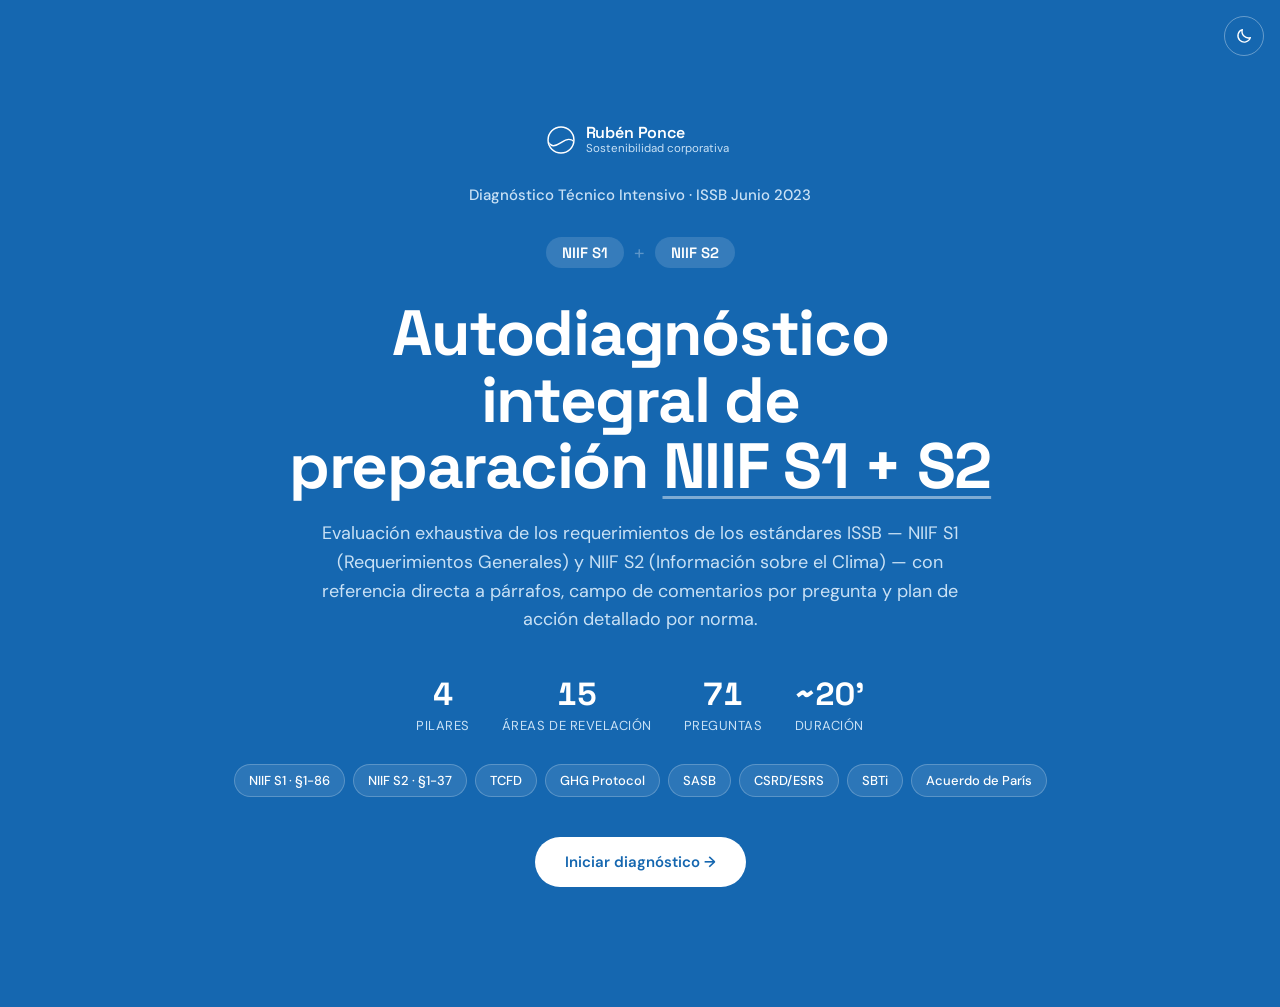
==== commit 7356eb5d: "Modo oscuro en todo el sitio con botón de tema - assets/marca/tema.js: botón compartido; sigue al si" ====
--- a/archivo/diagnostico-s1-s2/index.html
+++ b/archivo/diagnostico-s1-s2/index.html
@@ -1,7 +1,9 @@
 <!DOCTYPE html>
-<html lang="es">
+<html lang="es" data-rp-herramienta="diagnostico">
 <head>
 <meta charset="UTF-8">
+<script src="../../assets/marca/tema.js"></script>
+
 <meta name="viewport" content="width=device-width, initial-scale=1.0">
 <meta name="robots" content="noindex, nofollow">
 <title>Diagnóstico IFRS S1 + S2 · Rubén Ponce</title>
@@ -506,6 +508,7 @@
 
 <!-- ═══ INTRO ═══ -->
 <div id="screen-intro">
+  <div class="rp-tema-esquina rp-tema-claro" data-rp-tema></div>
   <a class="rp-home" href="../../" title="Ir al inicio de Rubén Ponce"><svg class="rp-iso" viewBox="0 0 100 100" width="30" height="30" aria-hidden="true"><defs><clipPath id="rpDiscS12p"><circle cx="50" cy="50" r="40.75"/></clipPath></defs><g fill="none" stroke="currentColor" stroke-width="4.9"><circle cx="50" cy="50" r="43.2"/><path d="M 2 50 C 8 60 14 68.4 24 68.9 C 34 69.4 41 64.5 50 58.7 C 58.5 53.2 66 47.9 76 47.9 C 85 47.9 91 51.5 98 60" clip-path="url(#rpDiscS12p)"/></g></svg><span class="rp-home-texto"><b>Rubén Ponce</b><i>Sostenibilidad corporativa</i></span></a>
 
   <span class="intro-badge">Diagnóstico Técnico Intensivo · ISSB Junio 2023</span>
@@ -535,6 +538,7 @@
 <!-- ═══ REGISTRO ═══ -->
 <div id="screen-register">
   <div class="register-card">
+    <div class="rp-tema-esquina" data-rp-tema></div>
     <a class="rp-home" href="../../" title="Ir al inicio de Rubén Ponce"><svg class="rp-iso" viewBox="0 0 100 100" width="26" height="26" aria-hidden="true"><defs><clipPath id="rpDiscS12r"><circle cx="50" cy="50" r="40.75"/></clipPath></defs><g fill="none" stroke="currentColor" stroke-width="4.9"><circle cx="50" cy="50" r="43.2"/><path d="M 2 50 C 8 60 14 68.4 24 68.9 C 34 69.4 41 64.5 50 58.7 C 58.5 53.2 66 47.9 76 47.9 C 85 47.9 91 51.5 98 60" clip-path="url(#rpDiscS12r)"/></g></svg><span class="rp-home-texto"><b>Rubén Ponce</b><i>Sostenibilidad corporativa</i></span></a>
 
     <div class="register-header">
@@ -597,6 +601,7 @@
       <div class="progress-bar"><div class="progress-fill" id="progress-fill"></div></div>
     </div>
     <span class="header-counter" id="q-counter">0 / 71</span>
+    <span data-rp-tema></span>
   </header>
   <nav class="pillar-nav">
     <div class="pillar-tab active" id="tab-0" onclick="jumpToSection(0)">🏛 Gobernanza <span class="tab-done">✓</span></div>
@@ -615,6 +620,7 @@
 <!-- ═══ RESULTADOS ═══ -->
 <div id="screen-results">
   <div class="results-hero">
+    <div class="rp-tema-esquina rp-tema-claro" data-rp-tema></div>
     <div class="results-hero-content">
       <div class="user-chip">👤 <strong id="chip-name">—</strong> · <span id="chip-empresa">—</span></div>
       <span class="results-badge">Diagnóstico NIIF S1 + S2 completado</span>
--- a/assets/marca/marca.tokens.css
+++ b/assets/marca/marca.tokens.css
@@ -100,15 +100,46 @@
 }
 
 /* ---- 10. Alias semánticos ---------------------------------------------------- */
-:root{
+/* Los componentes se escriben contra estos alias; el modo oscuro los reasigna. */
+:root,
+[data-theme="light"]{
   --rp-fondo:        var(--rp-papel);
   --rp-superficie:   var(--rp-blanco);
   --rp-superficie-2: var(--rp-papel-alt);
   --rp-texto:        var(--rp-tinta);
   --rp-texto-2:      var(--rp-tinta-media);
   --rp-borde:        var(--rp-linea);
+  --rp-acento:       var(--rp-azul);           /* fondos de botón, barras de progreso */
+  --rp-acento-texto: var(--rp-blanco);
+  --rp-enlace:       var(--rp-azul);           /* azul cuando es TEXTO sobre el fondo */
+  --rp-acento-aire:  var(--rp-azul-aire);      /* chips, tarjeta destacada, citas */
+  --rp-banda:        var(--rp-azul);           /* banda del hero y portadas */
+  --rp-cabecera:     rgba(251,252,254,.82);    /* cabecera fija translúcida */
+  --rp-pilar-1-texto: var(--rp-pilar-1); --rp-pilar-2-texto: var(--rp-pilar-2);
+  --rp-pilar-3-texto: var(--rp-pilar-3); --rp-pilar-4-texto: var(--rp-pilar-4);
+  color-scheme: light;
+}
+
+/* ---- 11. Modo oscuro ----------------------------------------------------------- */
+/* Lo elige el visitante con el botón de tema (assets/marca/tema.js). Misma marca:
+   azul marino profundo, el Azul Ponce como acento y sin latón.
+   Contrastes: texto 16,1:1 · texto 2 9,1:1 · enlace #6FB2E8 8,2:1 · blanco sobre banda 9,1:1 */
+[data-theme="dark"]{
+  --rp-fondo:        #0B1220;
+  --rp-superficie:   #121C2E;
+  --rp-superficie-2: #0F1828;
+  --rp-texto:        #E8EEF7;
+  --rp-texto-2:      #A9B6CB;
+  --rp-borde:        #24324A;
   --rp-acento:       var(--rp-azul);
   --rp-acento-texto: var(--rp-blanco);
+  --rp-enlace:       #6FB2E8;
+  --rp-acento-aire:  #15284A;
+  --rp-banda:        var(--rp-azul-profundo);
+  --rp-cabecera:     rgba(11,18,32,.82);
+  --rp-pilar-1-texto: #8FB8E8; --rp-pilar-2-texto: #5CC1C4;
+  --rp-pilar-3-texto: #B3A6E6; --rp-pilar-4-texto: #A7C66B;
+  color-scheme: dark;
 }
 
 @media (prefers-reduced-motion: reduce){
--- a/assets/marca/herramienta.css
+++ b/assets/marca/herramienta.css
@@ -1,246 +1,332 @@
-/* ============================================================================
-   MARCA RUBÉN PONCE · Capa "estilo landing" para herramientas
-   v2.0 · 2026-10-29
-   ----------------------------------------------------------------------------
-   Se carga DESPUÉS del <style> propio de cada herramienta:
-     <link rel="stylesheet" href="../../assets/marca/marca.tokens.css">
-     <link rel="stylesheet" href="../../assets/marca/herramienta.css">
-   Lleva a cada herramienta el lenguaje de la landing: Space Grotesk en
-   titulares, DM Sans en texto, papel claro, Azul Ponce como único acento,
-   botones en pastilla, bordes de línea y radios de 14–20px.
-   No toca preguntas, cálculos, datos ni integraciones.
-   ============================================================================ */
+/* ============================================================================
+   MARCA RUBÉN PONCE · Capa "estilo landing" para herramientas
+   v2.0 · 2026-10-29
+   ----------------------------------------------------------------------------
+   Se carga DESPUÉS del <style> propio de cada herramienta:
+     <link rel="stylesheet" href="../../assets/marca/marca.tokens.css">
+     <link rel="stylesheet" href="../../assets/marca/herramienta.css">
+   Lleva a cada herramienta el lenguaje de la landing: Space Grotesk en
+   titulares, DM Sans en texto, papel claro, Azul Ponce como único acento,
+   botones en pastilla, bordes de línea y radios de 14–20px.
+   No toca preguntas, cálculos, datos ni integraciones.
+   ============================================================================ */
+
+/* ── 1. Tipografía base ───────────────────────────────────────────────────── */
+body{font-family:var(--rp-fuente-texto);-webkit-font-smoothing:antialiased;}
+h1,h2,h3,h4{font-family:var(--rp-fuente-display);}
+::selection{background:var(--rp-azul);color:var(--rp-blanco);}
+
+/* Bloque de marca: isotipo + "Rubén Ponce", como en la landing */
+.rp-home{gap:10px !important;}
+.rp-home-texto b{font-family:var(--rp-fuente-display);font-size:16px !important;font-weight:600 !important;letter-spacing:-.01em !important;}
+.rp-home-texto i{font-family:var(--rp-fuente-texto) !important;font-size:11.5px !important;letter-spacing:0 !important;text-transform:none !important;font-style:normal;}
+
+/* ══════════════════════════════════════════════════════════════════════════
+   2. AUTODIAGNÓSTICOS (S1, S2, TNFD)
+   ══════════════════════════════════════════════════════════════════════════ */
+
+/* ── Portada = hero de la landing: banda azul, texto blanco ── */
+#screen-intro{
+  background:var(--rp-banda) !important;
+  color:var(--rp-blanco);
+  padding:clamp(72px,10vw,120px) 24px !important;
+}
+#screen-intro::before{display:none !important;}
+#screen-intro > .rp-home,
+#screen-intro > .rp-home .rp-home-texto i{color:var(--rp-blanco) !important;}
+#screen-intro > .rp-home .rp-home-texto i{color:var(--rp-azul-tenue) !important;opacity:1 !important;}
+#screen-intro .intro-badge{
+  background:none !important;border:0 !important;padding:0 !important;border-radius:0 !important;
+  font-family:var(--rp-fuente-texto);font-size:15px !important;font-weight:500 !important;
+  letter-spacing:0 !important;text-transform:none !important;color:var(--rp-azul-tenue) !important;
+}
+#screen-intro .intro-title{
+  font-family:var(--rp-fuente-display) !important;font-weight:700 !important;
+  font-size:clamp(40px,5.4vw,64px) !important;line-height:1.04 !important;letter-spacing:-.02em !important;
+  color:var(--rp-blanco) !important;
+}
+#screen-intro .intro-title em{color:var(--rp-blanco) !important;font-style:normal;text-decoration:underline;text-decoration-thickness:3px;text-underline-offset:.12em;text-decoration-color:rgba(255,255,255,.45);}
+#screen-intro .intro-desc{color:var(--rp-azul-tenue) !important;font-size:18px !important;line-height:1.6 !important;font-weight:400 !important;}
+#screen-intro .stat-n{font-family:var(--rp-fuente-display) !important;color:var(--rp-blanco) !important;font-weight:700 !important;}
+#screen-intro .stat-label{color:var(--rp-azul-tenue) !important;font-size:13px !important;letter-spacing:.04em !important;}
+#screen-intro .norm-badge,#screen-intro .logo-block span{font-family:var(--rp-fuente-display) !important;}
+#screen-intro .norm-badge{background:rgba(255,255,255,.14) !important;color:var(--rp-blanco) !important;border-radius:999px !important;padding:6px 16px !important;font-size:15px !important;font-weight:600 !important;}
+#screen-intro .fw-tag{
+  background:rgba(255,255,255,.1) !important;color:var(--rp-blanco) !important;
+  border:1px solid rgba(255,255,255,.22) !important;border-radius:999px !important;
+  font-family:var(--rp-fuente-texto);font-size:13px !important;font-weight:500 !important;letter-spacing:0 !important;padding:7px 14px !important;
+}
+#screen-intro .btn-start{
+  background:var(--rp-blanco) !important;color:var(--rp-azul) !important;
+  font-family:var(--rp-fuente-texto) !important;font-size:15px !important;font-weight:600 !important;
+  letter-spacing:0 !important;text-transform:none !important;
+  border-radius:999px !important;padding:15px 30px !important;box-shadow:none !important;
+}
+#screen-intro .btn-start:hover{transform:translateY(-2px) !important;box-shadow:var(--rp-sombra-boton) !important;background:var(--rp-blanco) !important;}
+
+/* ── Registro: papel, tarjeta blanca con línea ── */
+#screen-register{background:var(--rp-superficie-2) !important;}
+#screen-register::before{display:none !important;}
+.register-card{
+  background:var(--rp-superficie) !important;border:1px solid var(--rp-borde) !important;
+  border-radius:var(--rp-radio-l) !important;box-shadow:var(--rp-sombra-m) !important;
+}
+.register-card > .rp-home{color:var(--rp-texto) !important;}
+.register-header h2{font-family:var(--rp-fuente-display) !important;font-weight:600 !important;letter-spacing:-.01em !important;color:var(--rp-texto) !important;}
+.register-header p{font-size:15px !important;color:var(--rp-texto-2) !important;}
+.form-group label{
+  font-size:13.5px !important;font-weight:500 !important;letter-spacing:0 !important;
+  text-transform:none !important;color:var(--rp-texto) !important;
+}
+.form-group input,.form-group select,.form-group textarea{
+  font-family:var(--rp-fuente-texto) !important;font-size:15px !important;
+  border:1.5px solid var(--rp-borde) !important;border-radius:var(--rp-radio-s) !important;background:var(--rp-superficie) !important;
+}
+.form-group input:focus,.form-group select:focus,.form-group textarea:focus{border-color:var(--rp-enlace) !important;box-shadow:0 0 0 3px var(--rp-acento-aire) !important;}
+.register-privacy{font-size:13.5px !important;}
+.btn-register{
+  font-family:var(--rp-fuente-texto) !important;font-size:15px !important;font-weight:600 !important;
+  letter-spacing:0 !important;text-transform:none !important;border-radius:999px !important;padding:15px !important;
+  background:var(--rp-azul) !important;
+}
+.btn-register:hover{background:var(--rp-azul-profundo) !important;}
+.btn-register:disabled{background:var(--rp-borde) !important;color:var(--rp-texto-2) !important;}
+.reg-badge,.hbadge{font-family:var(--rp-fuente-texto) !important;border-radius:999px !important;font-weight:600 !important;}
+
+/* ── Cabecera del cuestionario = cabecera de la landing ── */
+.quiz-header{
+  background:var(--rp-cabecera) !important;
+  -webkit-backdrop-filter:blur(12px);backdrop-filter:blur(12px);
+  border-bottom:1px solid var(--rp-borde) !important;
+  color:var(--rp-texto) !important;min-height:64px;
+}
+.quiz-header .rp-home,.quiz-header .header-brand{color:var(--rp-texto) !important;}
+.quiz-header .rp-home:hover{background:var(--rp-acento-aire) !important;}
+.quiz-header .rp-home-texto i{color:var(--rp-texto-2) !important;opacity:1 !important;}
+.hb-sep{background:var(--rp-borde) !important;}
+.hb-titulo{font-family:var(--rp-fuente-display);color:var(--rp-texto) !important;}
+.progress-label,.progress-label span,.header-counter{color:var(--rp-texto-2) !important;font-family:var(--rp-fuente-texto) !important;letter-spacing:0 !important;}
+.progress-bar{background:var(--rp-borde) !important;}
+.progress-fill{background:var(--rp-azul) !important;}
+.pillar-nav{top:64px !important;}
+.pillar-tab{
+  font-family:var(--rp-fuente-texto) !important;font-size:14.5px !important;font-weight:500 !important;
+  letter-spacing:0 !important;text-transform:none !important;color:var(--rp-texto-2);
+}
+.pillar-tab:hover,.pillar-tab.active{color:var(--rp-enlace) !important;}
+
+/* ── Cuerpo ── */
+#screen-quiz,#screen-results{background:var(--rp-fondo) !important;}
+.pillar-header{border-radius:var(--rp-radio-l) !important;}
+.pillar-info h2{font-family:var(--rp-fuente-display) !important;font-weight:600 !important;letter-spacing:-.01em !important;}
+.revelation-area,.pillar-card,.heatmap-section,.detail-section,.index-section,.action-plan-col,.norm-split{
+  border:1px solid var(--rp-borde) !important;border-radius:var(--rp-radio-m) !important;box-shadow:none !important;background:var(--rp-superficie) !important;
+}
+.disc-title{font-family:var(--rp-fuente-display);font-weight:600 !important;}
+.question-text{font-size:15px !important;line-height:1.6 !important;}
+.option-btn{
+  font-family:var(--rp-fuente-texto) !important;font-size:13.5px !important;font-weight:500 !important;
+  border-radius:999px !important;border:1.5px solid var(--rp-borde) !important;background:var(--rp-superficie) !important;
+  padding:8px 16px !important;
+}
+.option-btn:hover{border-color:var(--rp-enlace) !important;color:var(--rp-enlace) !important;background:var(--rp-acento-aire) !important;}
+.option-btn.selected{border-color:var(--rp-enlace) !important;}
+.comment-toggle{font-family:var(--rp-fuente-texto) !important;font-size:13px !important;}
+.comment-box textarea{font-family:var(--rp-fuente-texto) !important;font-size:14px !important;border-radius:var(--rp-radio-s) !important;background:var(--rp-superficie) !important;}
+.btn-nav,.btn-action{
+  font-family:var(--rp-fuente-texto) !important;font-size:15px !important;font-weight:600 !important;
+  letter-spacing:0 !important;text-transform:none !important;border-radius:999px !important;
+}
+.btn-next,.btn-primary{background:var(--rp-azul) !important;color:var(--rp-blanco) !important;}
+.btn-next:hover,.btn-primary:hover{background:var(--rp-azul-profundo) !important;}
+.btn-next:disabled{background:var(--rp-borde) !important;color:var(--rp-texto-2) !important;}
+.btn-prev,.btn-secondary{background:transparent !important;color:var(--rp-enlace) !important;border:1.5px solid var(--rp-enlace) !important;}
+.btn-prev:hover,.btn-secondary:hover{background:var(--rp-azul) !important;color:var(--rp-blanco) !important;}
+
+/* ── Resultados: hero azul como la landing ── */
+.results-hero{background:var(--rp-banda) !important;}
+.results-title,.results-score-big{font-family:var(--rp-fuente-display) !important;letter-spacing:-.02em !important;}
+.results-title{font-weight:700 !important;}
+.results-badge{font-family:var(--rp-fuente-texto) !important;letter-spacing:0 !important;text-transform:none !important;font-size:15px !important;color:var(--rp-azul-tenue) !important;background:none !important;border:0 !important;padding:0 !important;}
+.results-score-label{color:var(--rp-azul-tenue) !important;letter-spacing:.04em !important;}
+.results-score-big{color:var(--rp-blanco) !important;}
+.user-chip{border-radius:999px !important;background:rgba(255,255,255,.12) !important;border:1px solid rgba(255,255,255,.22) !important;color:var(--rp-blanco) !important;}
+.user-chip strong,.user-chip span{color:var(--rp-blanco) !important;}
+.results-hero::before,.results-hero::after{opacity:.35;}
+.section-title{
+  font-family:var(--rp-fuente-display) !important;font-weight:600 !important;
+  font-size:clamp(22px,2.4vw,28px) !important;letter-spacing:-.01em !important;color:var(--rp-texto) !important;
+  text-transform:none !important;
+}
+.pillar-card-score,.hm-pct,.plan-score,.nsc-score,.idx-score{font-family:var(--rp-fuente-display) !important;}
+.index-header{background:var(--rp-superficie) !important;border-bottom:1px solid var(--rp-borde) !important;}
+.index-header h3{font-family:var(--rp-fuente-display) !important;color:var(--rp-texto) !important;}
+.index-header p{color:var(--rp-texto-2) !important;}
+.index-table th{
+  background:var(--rp-superficie-2) !important;color:var(--rp-texto-2) !important;
+  font-family:var(--rp-fuente-texto) !important;font-size:12px !important;letter-spacing:.04em !important;
+  border-bottom:1px solid var(--rp-borde) !important;
+}
+.idx-group-header td{font-family:var(--rp-fuente-texto) !important;letter-spacing:.04em !important;}
+.sheets-info{background:var(--rp-acento-aire) !important;border:1px solid transparent !important;color:var(--rp-texto) !important;border-radius:var(--rp-radio-m) !important;}
+.sheets-info strong{color:var(--rp-enlace) !important;}
+.spinner{border-color:rgba(255,255,255,.3) !important;border-top-color:var(--rp-blanco) !important;}
+.sending-overlay{background:rgba(21,103,176,.92) !important;}
+
+/* ══════════════════════════════════════════════════════════════════════════
+   3. HERRAMIENTAS DE CONSULTA (Glosario, Tracker y las que vengan)
+   Cabecera fija clara + encabezado en banda azul (.rp-hero), como la landing.
+   ══════════════════════════════════════════════════════════════════════════ */
+html,body{overflow-x:clip;}
+.rp-home-texto{display:flex;flex-direction:column;line-height:1.15;text-align:left;}
+.rp-home-texto b{color:var(--rp-texto);}
+.rp-home-texto i{color:var(--rp-texto-2);opacity:1;}
+#screen-intro .rp-home-texto b{color:var(--rp-blanco) !important;}
+#screen-intro .rp-home-texto i{color:var(--rp-azul-tenue) !important;}
+
+header.site,.topbar{
+  position:sticky !important;top:0;z-index:60;
+  background:var(--rp-cabecera) !important;
+  -webkit-backdrop-filter:blur(12px);backdrop-filter:blur(12px);
+  border-bottom:1px solid var(--rp-borde) !important;
+  min-height:64px;box-shadow:none !important;
+}
+header.site .brand,.topbar .tb-marca{color:var(--rp-enlace) !important;display:inline-flex;align-items:center;gap:10px;text-decoration:none;}
+header.site .brand svg,.topbar .tb-marca svg{width:27px;height:27px;}
+.back-link{
+  font-family:var(--rp-fuente-texto) !important;font-size:14.5px !important;font-weight:500 !important;
+  letter-spacing:0 !important;text-transform:none !important;color:var(--rp-texto-2) !important;
+  border:0 !important;padding:8px 0 !important;
+}
+.back-link:hover{color:var(--rp-enlace) !important;}
+.tb-nav a{
+  font-family:var(--rp-fuente-texto) !important;font-size:14.5px !important;font-weight:500 !important;
+  letter-spacing:0 !important;text-transform:none !important;color:var(--rp-texto-2) !important;
+}
+.tb-nav a:hover{color:var(--rp-enlace) !important;}
+.tb-sello{
+  font-family:var(--rp-fuente-texto) !important;font-size:13px !important;font-weight:500 !important;
+  letter-spacing:0 !important;text-transform:none !important;
+  background:var(--rp-acento-aire) !important;color:var(--rp-azul-profundo) !important;border:0 !important;border-radius:999px !important;padding:7px 14px !important;
+}
+
+/* Banda azul a todo lo ancho, aunque viva dentro de un contenedor */
+.rp-hero{
+  position:relative;isolation:isolate;
+  padding:clamp(56px,8vw,96px) 0 clamp(48px,6vw,80px) !important;margin:0 0 40px !important;
+  color:var(--rp-blanco);
+}
+.hero:has(> .rp-hero),.wrap:has(> .rp-hero){padding-top:0 !important;margin-top:0 !important;}
+.rp-hero::before{
+  content:'';position:absolute;top:0;bottom:0;left:50%;width:100vw;transform:translateX(-50%);
+  background:var(--rp-banda);z-index:-1;
+}
+.rp-hero .eyebrow{
+  font-family:var(--rp-fuente-texto) !important;font-size:15px !important;font-weight:500 !important;
+  letter-spacing:0 !important;text-transform:none !important;color:var(--rp-azul-tenue) !important;margin:0 0 18px !important;
+}
+.rp-hero .eyebrow::before,.rp-hero .eyebrow::after{display:none !important;}
+.rp-hero h1{
+  font-family:var(--rp-fuente-display) !important;font-weight:700 !important;
+  font-size:clamp(40px,5.4vw,64px) !important;line-height:1.04 !important;letter-spacing:-.02em !important;
+  color:var(--rp-blanco) !important;margin:0 0 24px !important;max-width:20ch;
+}
+.rp-hero h1 em{color:var(--rp-blanco) !important;font-weight:700 !important;font-style:normal;text-decoration:underline;text-decoration-thickness:3px;text-underline-offset:.12em;text-decoration-color:rgba(255,255,255,.45);}
+.rp-hero .lede{color:var(--rp-azul-tenue) !important;font-size:18px !important;line-height:1.6 !important;max-width:640px;margin:0 !important;}
+
+/* Etiquetas pequeñas en mayúsculas: tracking de la landing */
+.node-field-label,.kpi-label,.foot-meta,.result-count{letter-spacing:.04em !important;}
+.term-name,.detail-name,.kpi-num,.mp-name{font-family:var(--rp-fuente-display) !important;}
+
+@media print{
+  .rp-hero::before{display:none;}
+  .rp-hero,.rp-hero *{color:var(--rp-texto) !important;}
+  .results-hero{background:#fff !important;color:var(--rp-texto) !important;border-bottom:2px solid var(--rp-azul);}
+  .results-hero *{color:var(--rp-texto) !important;}
+}
+
+/* ══════════════════════════════════════════════════════════════════════════
+   4. MODO OSCURO
+   Cada herramienta trae sus propias variables de color (y el mismo nombre
+   significa cosas distintas en cada una), así que se reasignan por tipo:
+   <html data-rp-herramienta="diagnostico|glosario|tracker|atlas">.
+   El tema lo pone assets/marca/tema.js en data-theme.
+   ══════════════════════════════════════════════════════════════════════════ */
+
+/* ── Diagnósticos (S1, S2, TNFD) ── */
+html[data-theme="dark"][data-rp-herramienta="diagnostico"]{
+  --text:#E8EEF7; --text-light:#A9B6CB; --white:#121C2E; --cream:#0F1828; --sand:#24324A; --mist:#15284A; --stone:#C3CDDC;
+  --papel:#0B1220; --papel-alt:#0F1828; --tinta:#E8EEF7; --tinta-media:#A9B6CB; --linea:#24324A; --azul-aire:#15284A;
+  /* tintes derivados del color real de cada pilar: el orden de colores cambia entre diagnósticos */
+  --p1-bg:color-mix(in srgb,var(--p1) 22%,#121C2E); --p2-bg:color-mix(in srgb,var(--p2) 22%,#121C2E);
+  --p3-bg:color-mix(in srgb,var(--p3) 22%,#121C2E); --p4-bg:color-mix(in srgb,var(--p4) 22%,#121C2E);
+  --lv0:#A9B6CB; --lv0-bg:#1A2436; --lv1:#8FB8E8; --lv1-bg:#15284A; --lv2:#A9CBF0; --lv2-bg:#183257;
+  --lv3:#CFE0F5;  --lv3-bg:#1D3B66; --lv4:#FFFFFF; --lv4-bg:#23497D;
+}
+[data-theme="dark"][data-rp-herramienta="diagnostico"] body{background:var(--rp-fondo) !important;color:var(--rp-texto);}
+[data-theme="dark"] .pillar-header.p1 .pillar-info h2{color:color-mix(in srgb,var(--p1) 45%,#FFFFFF) !important;}
+[data-theme="dark"] .pillar-header.p2 .pillar-info h2{color:color-mix(in srgb,var(--p2) 45%,#FFFFFF) !important;}
+[data-theme="dark"] .pillar-header.p3 .pillar-info h2{color:color-mix(in srgb,var(--p3) 45%,#FFFFFF) !important;}
+[data-theme="dark"] .pillar-header.p4 .pillar-info h2{color:color-mix(in srgb,var(--p4) 45%,#FFFFFF) !important;}
+[data-theme="dark"] .q-code,[data-theme="dark"] .idx-code,[data-theme="dark"] .detail-code,[data-theme="dark"] .hm-code{color:var(--rp-texto) !important;background:var(--rp-acento-aire) !important;border-color:var(--rp-borde) !important;}
+[data-theme="dark"] .hm-disc,[data-theme="dark"] .detail-header h3,[data-theme="dark"] .pillar-card-score,[data-theme="dark"] .plan-score,[data-theme="dark"] .idx-disc-header td{color:var(--rp-texto) !important;}
+[data-theme="dark"] .idx-disc-header{background:var(--rp-superficie-2) !important;}
+[data-theme="dark"] .idx-group-header td{background:var(--rp-acento-aire) !important;color:var(--rp-texto) !important;}
+[data-theme="dark"] .nr-s1,[data-theme="dark"] .nr-s2,[data-theme="dark"] .nr-both,[data-theme="dark"] .q-ref-tag{color:var(--rp-texto) !important;background:var(--rp-acento-aire) !important;}
+[data-theme="dark"] .pillar-tag{background:var(--rp-acento-aire) !important;color:var(--rp-texto-2) !important;border-color:var(--rp-borde) !important;}
+[data-theme="dark"] .index-legend{background:var(--rp-superficie-2) !important;border-color:var(--rp-borde) !important;color:var(--rp-texto-2) !important;}
+[data-theme="dark"] .plan-header > div > div:nth-child(2){color:var(--rp-texto) !important;}
+[data-theme="dark"] .user-chip *{color:var(--rp-blanco) !important;}
+[data-theme="dark"] .revelation-label{background:var(--rp-superficie-2) !important;}
+[data-theme="dark"] .area-label-chip{background:var(--rp-acento-aire) !important;color:var(--rp-texto-2) !important;}
+[data-theme="dark"] .option-btn.selected{color:var(--rp-texto) !important;}
+[data-theme="dark"] .reg-ok{background:var(--rp-acento-aire) !important;color:var(--rp-enlace) !important;border-color:var(--rp-enlace) !important;}
+[data-theme="dark"] .quiz-nav{background:var(--rp-cabecera) !important;border-top-color:var(--rp-borde) !important;}
+[data-theme="dark"] .pillar-nav{background:var(--rp-superficie) !important;border-bottom-color:var(--rp-borde) !important;}
+[data-theme="dark"] .plan-header{background:var(--rp-superficie-2) !important;}
+[data-theme="dark"] .para-ref{background:var(--rp-acento-aire) !important;color:var(--rp-texto) !important;}
+[data-theme="dark"] .q-eq,[data-theme="dark"] .detail-eq,[data-theme="dark"] .idx-eq{border-left-color:var(--rp-borde) !important;}
+[data-theme="dark"] .logo-block span,[data-theme="dark"] .logo-sm span{background:var(--rp-enlace) !important;color:#0B1220 !important;}
+
+/* ── Glosario ── */
+html[data-theme="dark"][data-rp-herramienta="glosario"]{
+  --ink:#0B1220; --ink-2:#0F1828; --ink-3:#121C2E; --line:#24324A; --line-strong:#33445F;
+  --paper:#E8EEF7; --paper-dim:#A9B6CB; --paper-faint:#8C9AB2; --brass-bright:#6FB2E8; --focus:#6FB2E8;
+}
+[data-theme="dark"][data-rp-herramienta="glosario"] body{background:var(--rp-fondo) !important;}
+[data-theme="dark"][data-rp-herramienta="glosario"] .node-field{background:var(--rp-superficie) !important;}
+[data-theme="dark"][data-rp-herramienta="glosario"] .node{background:var(--rp-superficie-2) !important;}
+[data-theme="dark"][data-rp-herramienta="glosario"] .node.active{background:var(--rp-azul) !important;color:#FFFFFF !important;}
+[data-theme="dark"][data-rp-herramienta="glosario"] .search-input,[data-theme="dark"][data-rp-herramienta="glosario"] .letter.has{background:var(--rp-superficie) !important;}
+[data-theme="dark"][data-rp-herramienta="glosario"] .node:hover{color:var(--rp-enlace) !important;border-color:var(--rp-enlace) !important;}
+
+/* ── Tracker ── */
+html[data-theme="dark"][data-rp-herramienta="tracker"]{
+  --ink:#0B1220; --ink-2:#0F1828; --panel:#121C2E; --panel-2:#0F1828; --line:#24324A; --line-strong:#33445F;
+  --text:#E8EEF7; --text-dim:#A9B6CB; --text-mute:#8C9AB2; --brass-lt:#8FB8E8; --brass-dk:#1D3B66;
+  --tier0:rgba(111,178,232,.18); --tier1:rgba(111,178,232,.5); --tier2:#6FB2E8;
+}
+[data-theme="dark"][data-rp-herramienta="tracker"] body{background:var(--rp-fondo) !important;}
+[data-theme="dark"][data-rp-herramienta="tracker"] :is(.ficha > div,.kpi-card,.fan-card,.map-card,.detail-panel,.level-legend,.level-legend > *,.search-input,.region-block,.region-summary){background:var(--rp-superficie) !important;border-color:var(--rp-borde) !important;}
+[data-theme="dark"][data-rp-herramienta="tracker"] .ficha{background:var(--rp-borde) !important;border-color:var(--rp-borde) !important;}
+[data-theme="dark"][data-rp-herramienta="tracker"] .status-pill.voluntaria{background:var(--rp-superficie-2) !important;color:var(--rp-texto-2) !important;border-color:var(--rp-borde) !important;}
+[data-theme="dark"][data-rp-herramienta="tracker"] .map-country{stroke:#0B1220 !important;}
+[data-theme="dark"][data-rp-herramienta="tracker"] .map-country[fill="#EDF1F6" i],[data-theme="dark"][data-rp-herramienta="tracker"] .map-country[fill="#E3EAF2" i]{fill:#1F2B40 !important;}
+[data-theme="dark"][data-rp-herramienta="tracker"] .tb-sello{color:var(--rp-enlace) !important;}
+[data-theme="dark"] .tb-marca svg g{stroke:var(--rp-enlace);}
+
+
+/* Posición del botón de tema */
+.rp-tema-esquina{position:absolute;top:16px;right:16px;z-index:6;}
+.results-hero,.register-card{position:relative;}
+.rp-acciones-cabecera{display:flex;align-items:center;gap:16px;}
+.quiz-header [data-rp-tema]{display:flex;align-items:center;}
+.topbar [data-rp-tema]{display:flex;align-items:center;margin-left:12px;}
 
-/* ── 1. Tipografía base ───────────────────────────────────────────────────── */
-body{font-family:var(--rp-fuente-texto);-webkit-font-smoothing:antialiased;}
-h1,h2,h3,h4{font-family:var(--rp-fuente-display);}
-::selection{background:var(--rp-azul);color:var(--rp-blanco);}
-
-/* Bloque de marca: isotipo + "Rubén Ponce", como en la landing */
-.rp-home{gap:10px !important;}
-.rp-home-texto b{font-family:var(--rp-fuente-display);font-size:16px !important;font-weight:600 !important;letter-spacing:-.01em !important;}
-.rp-home-texto i{font-family:var(--rp-fuente-texto) !important;font-size:11.5px !important;letter-spacing:0 !important;text-transform:none !important;font-style:normal;}
-
-/* ══════════════════════════════════════════════════════════════════════════
-   2. AUTODIAGNÓSTICOS (S1, S2, TNFD)
-   ══════════════════════════════════════════════════════════════════════════ */
-
-/* ── Portada = hero de la landing: banda azul, texto blanco ── */
-#screen-intro{
-  background:var(--rp-azul) !important;
-  color:var(--rp-blanco);
-  padding:clamp(72px,10vw,120px) 24px !important;
-}
-#screen-intro::before{display:none !important;}
-#screen-intro > .rp-home,
-#screen-intro > .rp-home .rp-home-texto i{color:var(--rp-blanco) !important;}
-#screen-intro > .rp-home .rp-home-texto i{color:var(--rp-azul-tenue) !important;opacity:1 !important;}
-#screen-intro .intro-badge{
-  background:none !important;border:0 !important;padding:0 !important;border-radius:0 !important;
-  font-family:var(--rp-fuente-texto);font-size:15px !important;font-weight:500 !important;
-  letter-spacing:0 !important;text-transform:none !important;color:var(--rp-azul-tenue) !important;
-}
-#screen-intro .intro-title{
-  font-family:var(--rp-fuente-display) !important;font-weight:700 !important;
-  font-size:clamp(40px,5.4vw,64px) !important;line-height:1.04 !important;letter-spacing:-.02em !important;
-  color:var(--rp-blanco) !important;
-}
-#screen-intro .intro-title em{color:var(--rp-blanco) !important;font-style:normal;text-decoration:underline;text-decoration-thickness:3px;text-underline-offset:.12em;text-decoration-color:rgba(255,255,255,.45);}
-#screen-intro .intro-desc{color:var(--rp-azul-tenue) !important;font-size:18px !important;line-height:1.6 !important;font-weight:400 !important;}
-#screen-intro .stat-n{font-family:var(--rp-fuente-display) !important;color:var(--rp-blanco) !important;font-weight:700 !important;}
-#screen-intro .stat-label{color:var(--rp-azul-tenue) !important;font-size:13px !important;letter-spacing:.04em !important;}
-#screen-intro .norm-badge,#screen-intro .logo-block span{font-family:var(--rp-fuente-display) !important;}
-#screen-intro .norm-badge{background:rgba(255,255,255,.14) !important;color:var(--rp-blanco) !important;border-radius:999px !important;padding:6px 16px !important;font-size:15px !important;font-weight:600 !important;}
-#screen-intro .fw-tag{
-  background:rgba(255,255,255,.1) !important;color:var(--rp-blanco) !important;
-  border:1px solid rgba(255,255,255,.22) !important;border-radius:999px !important;
-  font-family:var(--rp-fuente-texto);font-size:13px !important;font-weight:500 !important;letter-spacing:0 !important;padding:7px 14px !important;
-}
-#screen-intro .btn-start{
-  background:var(--rp-blanco) !important;color:var(--rp-azul) !important;
-  font-family:var(--rp-fuente-texto) !important;font-size:15px !important;font-weight:600 !important;
-  letter-spacing:0 !important;text-transform:none !important;
-  border-radius:999px !important;padding:15px 30px !important;box-shadow:none !important;
-}
-#screen-intro .btn-start:hover{transform:translateY(-2px) !important;box-shadow:var(--rp-sombra-boton) !important;background:var(--rp-blanco) !important;}
-
-/* ── Registro: papel, tarjeta blanca con línea ── */
-#screen-register{background:var(--rp-papel-alt) !important;}
-#screen-register::before{display:none !important;}
-.register-card{
-  background:var(--rp-blanco) !important;border:1px solid var(--rp-linea) !important;
-  border-radius:var(--rp-radio-l) !important;box-shadow:var(--rp-sombra-m) !important;
-}
-.register-card > .rp-home{color:var(--rp-tinta) !important;}
-.register-header h2{font-family:var(--rp-fuente-display) !important;font-weight:600 !important;letter-spacing:-.01em !important;color:var(--rp-tinta) !important;}
-.register-header p{font-size:15px !important;color:var(--rp-tinta-media) !important;}
-.form-group label{
-  font-size:13.5px !important;font-weight:500 !important;letter-spacing:0 !important;
-  text-transform:none !important;color:var(--rp-tinta) !important;
-}
-.form-group input,.form-group select,.form-group textarea{
-  font-family:var(--rp-fuente-texto) !important;font-size:15px !important;
-  border:1.5px solid var(--rp-linea) !important;border-radius:var(--rp-radio-s) !important;background:var(--rp-blanco) !important;
-}
-.form-group input:focus,.form-group select:focus,.form-group textarea:focus{border-color:var(--rp-azul) !important;box-shadow:0 0 0 3px var(--rp-azul-aire) !important;}
-.register-privacy{font-size:13.5px !important;}
-.btn-register{
-  font-family:var(--rp-fuente-texto) !important;font-size:15px !important;font-weight:600 !important;
-  letter-spacing:0 !important;text-transform:none !important;border-radius:999px !important;padding:15px !important;
-  background:var(--rp-azul) !important;
-}
-.btn-register:hover{background:var(--rp-azul-profundo) !important;}
-.btn-register:disabled{background:var(--rp-linea) !important;color:var(--rp-tinta-media) !important;}
-.reg-badge,.hbadge{font-family:var(--rp-fuente-texto) !important;border-radius:999px !important;font-weight:600 !important;}
-
-/* ── Cabecera del cuestionario = cabecera de la landing ── */
-.quiz-header{
-  background:rgba(251,252,254,.9) !important;
-  -webkit-backdrop-filter:blur(12px);backdrop-filter:blur(12px);
-  border-bottom:1px solid var(--rp-linea) !important;
-  color:var(--rp-tinta) !important;min-height:64px;
-}
-.quiz-header .rp-home,.quiz-header .header-brand{color:var(--rp-tinta) !important;}
-.quiz-header .rp-home:hover{background:var(--rp-azul-aire) !important;}
-.quiz-header .rp-home-texto i{color:var(--rp-tinta-media) !important;opacity:1 !important;}
-.hb-sep{background:var(--rp-linea) !important;}
-.hb-titulo{font-family:var(--rp-fuente-display);color:var(--rp-tinta) !important;}
-.progress-label,.progress-label span,.header-counter{color:var(--rp-tinta-media) !important;font-family:var(--rp-fuente-texto) !important;letter-spacing:0 !important;}
-.progress-bar{background:var(--rp-linea) !important;}
-.progress-fill{background:var(--rp-azul) !important;}
-.pillar-nav{top:64px !important;}
-.pillar-tab{
-  font-family:var(--rp-fuente-texto) !important;font-size:14.5px !important;font-weight:500 !important;
-  letter-spacing:0 !important;text-transform:none !important;color:var(--rp-tinta-media);
-}
-.pillar-tab:hover,.pillar-tab.active{color:var(--rp-azul) !important;}
-
-/* ── Cuerpo ── */
-#screen-quiz,#screen-results{background:var(--rp-papel) !important;}
-.pillar-header{border-radius:var(--rp-radio-l) !important;}
-.pillar-info h2{font-family:var(--rp-fuente-display) !important;font-weight:600 !important;letter-spacing:-.01em !important;}
-.revelation-area,.pillar-card,.heatmap-section,.detail-section,.index-section,.action-plan-col,.norm-split{
-  border:1px solid var(--rp-linea) !important;border-radius:var(--rp-radio-m) !important;box-shadow:none !important;background:var(--rp-blanco) !important;
-}
-.disc-title{font-family:var(--rp-fuente-display);font-weight:600 !important;}
-.question-text{font-size:15px !important;line-height:1.6 !important;}
-.option-btn{
-  font-family:var(--rp-fuente-texto) !important;font-size:13.5px !important;font-weight:500 !important;
-  border-radius:999px !important;border:1.5px solid var(--rp-linea) !important;background:var(--rp-blanco) !important;
-  padding:8px 16px !important;
-}
-.option-btn:hover{border-color:var(--rp-azul) !important;color:var(--rp-azul) !important;background:var(--rp-azul-aire) !important;}
-.option-btn.selected{border-color:var(--rp-azul) !important;}
-.comment-toggle{font-family:var(--rp-fuente-texto) !important;font-size:13px !important;}
-.comment-box textarea{font-family:var(--rp-fuente-texto) !important;font-size:14px !important;border-radius:var(--rp-radio-s) !important;background:var(--rp-blanco) !important;}
-.btn-nav,.btn-action{
-  font-family:var(--rp-fuente-texto) !important;font-size:15px !important;font-weight:600 !important;
-  letter-spacing:0 !important;text-transform:none !important;border-radius:999px !important;
-}
-.btn-next,.btn-primary{background:var(--rp-azul) !important;color:var(--rp-blanco) !important;}
-.btn-next:hover,.btn-primary:hover{background:var(--rp-azul-profundo) !important;}
-.btn-next:disabled{background:var(--rp-linea) !important;color:var(--rp-tinta-media) !important;}
-.btn-prev,.btn-secondary{background:transparent !important;color:var(--rp-azul) !important;border:1.5px solid var(--rp-azul) !important;}
-.btn-prev:hover,.btn-secondary:hover{background:var(--rp-azul) !important;color:var(--rp-blanco) !important;}
-
-/* ── Resultados: hero azul como la landing ── */
-.results-hero{background:var(--rp-azul) !important;}
-.results-title,.results-score-big{font-family:var(--rp-fuente-display) !important;letter-spacing:-.02em !important;}
-.results-title{font-weight:700 !important;}
-.results-badge{font-family:var(--rp-fuente-texto) !important;letter-spacing:0 !important;text-transform:none !important;font-size:15px !important;color:var(--rp-azul-tenue) !important;background:none !important;border:0 !important;padding:0 !important;}
-.results-score-label{color:var(--rp-azul-tenue) !important;letter-spacing:.04em !important;}
-.results-score-big{color:var(--rp-blanco) !important;}
-.user-chip{border-radius:999px !important;background:rgba(255,255,255,.12) !important;border:1px solid rgba(255,255,255,.22) !important;color:var(--rp-blanco) !important;}
-.user-chip strong,.user-chip span{color:var(--rp-blanco) !important;}
-.results-hero::before,.results-hero::after{opacity:.35;}
-.section-title{
-  font-family:var(--rp-fuente-display) !important;font-weight:600 !important;
-  font-size:clamp(22px,2.4vw,28px) !important;letter-spacing:-.01em !important;color:var(--rp-tinta) !important;
-  text-transform:none !important;
-}
-.pillar-card-score,.hm-pct,.plan-score,.nsc-score,.idx-score{font-family:var(--rp-fuente-display) !important;}
-.index-header{background:var(--rp-blanco) !important;border-bottom:1px solid var(--rp-linea) !important;}
-.index-header h3{font-family:var(--rp-fuente-display) !important;color:var(--rp-tinta) !important;}
-.index-header p{color:var(--rp-tinta-media) !important;}
-.index-table th{
-  background:var(--rp-papel-alt) !important;color:var(--rp-tinta-media) !important;
-  font-family:var(--rp-fuente-texto) !important;font-size:12px !important;letter-spacing:.04em !important;
-  border-bottom:1px solid var(--rp-linea) !important;
-}
-.idx-group-header td{font-family:var(--rp-fuente-texto) !important;letter-spacing:.04em !important;}
-.sheets-info{background:var(--rp-azul-aire) !important;border:1px solid transparent !important;color:var(--rp-tinta) !important;border-radius:var(--rp-radio-m) !important;}
-.sheets-info strong{color:var(--rp-azul) !important;}
-.spinner{border-color:rgba(255,255,255,.3) !important;border-top-color:var(--rp-blanco) !important;}
-.sending-overlay{background:rgba(21,103,176,.92) !important;}
-
-/* ══════════════════════════════════════════════════════════════════════════
-   3. HERRAMIENTAS DE CONSULTA (Glosario, Tracker y las que vengan)
-   Cabecera fija clara + encabezado en banda azul (.rp-hero), como la landing.
-   ══════════════════════════════════════════════════════════════════════════ */
-html,body{overflow-x:clip;}
-.rp-home-texto{display:flex;flex-direction:column;line-height:1.15;text-align:left;}
-.rp-home-texto b{color:var(--rp-tinta);}
-.rp-home-texto i{color:var(--rp-tinta-media);opacity:1;}
-#screen-intro .rp-home-texto b{color:var(--rp-blanco) !important;}
-#screen-intro .rp-home-texto i{color:var(--rp-azul-tenue) !important;}
-
-header.site,.topbar{
-  position:sticky !important;top:0;z-index:60;
-  background:rgba(251,252,254,.82) !important;
-  -webkit-backdrop-filter:blur(12px);backdrop-filter:blur(12px);
-  border-bottom:1px solid var(--rp-linea) !important;
-  min-height:64px;box-shadow:none !important;
-}
-header.site .brand,.topbar .tb-marca{color:var(--rp-azul) !important;display:inline-flex;align-items:center;gap:10px;text-decoration:none;}
-header.site .brand svg,.topbar .tb-marca svg{width:27px;height:27px;}
-.back-link{
-  font-family:var(--rp-fuente-texto) !important;font-size:14.5px !important;font-weight:500 !important;
-  letter-spacing:0 !important;text-transform:none !important;color:var(--rp-tinta-media) !important;
-  border:0 !important;padding:8px 0 !important;
-}
-.back-link:hover{color:var(--rp-azul) !important;}
-.tb-nav a{
-  font-family:var(--rp-fuente-texto) !important;font-size:14.5px !important;font-weight:500 !important;
-  letter-spacing:0 !important;text-transform:none !important;color:var(--rp-tinta-media) !important;
-}
-.tb-nav a:hover{color:var(--rp-azul) !important;}
-.tb-sello{
-  font-family:var(--rp-fuente-texto) !important;font-size:13px !important;font-weight:500 !important;
-  letter-spacing:0 !important;text-transform:none !important;
-  background:var(--rp-azul-aire) !important;color:var(--rp-azul-profundo) !important;border:0 !important;border-radius:999px !important;padding:7px 14px !important;
-}
-
-/* Banda azul a todo lo ancho, aunque viva dentro de un contenedor */
-.rp-hero{
-  position:relative;isolation:isolate;
-  padding:clamp(56px,8vw,96px) 0 clamp(48px,6vw,80px) !important;margin:0 0 40px !important;
-  color:var(--rp-blanco);
-}
-.hero:has(> .rp-hero),.wrap:has(> .rp-hero){padding-top:0 !important;margin-top:0 !important;}
-.rp-hero::before{
-  content:'';position:absolute;top:0;bottom:0;left:50%;width:100vw;transform:translateX(-50%);
-  background:var(--rp-azul);z-index:-1;
-}
-.rp-hero .eyebrow{
-  font-family:var(--rp-fuente-texto) !important;font-size:15px !important;font-weight:500 !important;
-  letter-spacing:0 !important;text-transform:none !important;color:var(--rp-azul-tenue) !important;margin:0 0 18px !important;
-}
-.rp-hero .eyebrow::before,.rp-hero .eyebrow::after{display:none !important;}
-.rp-hero h1{
-  font-family:var(--rp-fuente-display) !important;font-weight:700 !important;
-  font-size:clamp(40px,5.4vw,64px) !important;line-height:1.04 !important;letter-spacing:-.02em !important;
-  color:var(--rp-blanco) !important;margin:0 0 24px !important;max-width:20ch;
-}
-.rp-hero h1 em{color:var(--rp-blanco) !important;font-weight:700 !important;font-style:normal;text-decoration:underline;text-decoration-thickness:3px;text-underline-offset:.12em;text-decoration-color:rgba(255,255,255,.45);}
-.rp-hero .lede{color:var(--rp-azul-tenue) !important;font-size:18px !important;line-height:1.6 !important;max-width:640px;margin:0 !important;}
-
-/* Etiquetas pequeñas en mayúsculas: tracking de la landing */
-.node-field-label,.kpi-label,.foot-meta,.result-count{letter-spacing:.04em !important;}
-.term-name,.detail-name,.kpi-num,.mp-name{font-family:var(--rp-fuente-display) !important;}
-
-@media print{
-  .rp-hero::before{display:none;}
-  .rp-hero,.rp-hero *{color:var(--rp-tinta) !important;}
-  .results-hero{background:#fff !important;color:var(--rp-tinta) !important;border-bottom:2px solid var(--rp-azul);}
-  .results-hero *{color:var(--rp-tinta) !important;}
-}
+/* Tracker en oscuro: la escala de adopción se invierte (más avance = más brillo) */
+[data-theme="dark"][data-rp-herramienta="tracker"] .map-country[fill="#A9C6E2" i]{fill:#2E5F92 !important;}
+[data-theme="dark"][data-rp-herramienta="tracker"] .map-country[fill="#4D8FC6" i]{fill:#4D8FC6 !important;}
+[data-theme="dark"][data-rp-herramienta="tracker"] .map-country[fill="#0F4A7F" i]{fill:#8FC4F2 !important;}
+[data-theme="dark"][data-rp-herramienta="tracker"] .dot[style*="#E3EAF2" i]{background:#1F2B40 !important;box-shadow:inset 0 0 0 1px #3A4A66;}
+[data-theme="dark"][data-rp-herramienta="tracker"] .dot[style*="#A9C6E2" i]{background:#2E5F92 !important;}
+[data-theme="dark"][data-rp-herramienta="tracker"] .dot[style*="#0F4A7F" i]{background:#8FC4F2 !important;}
